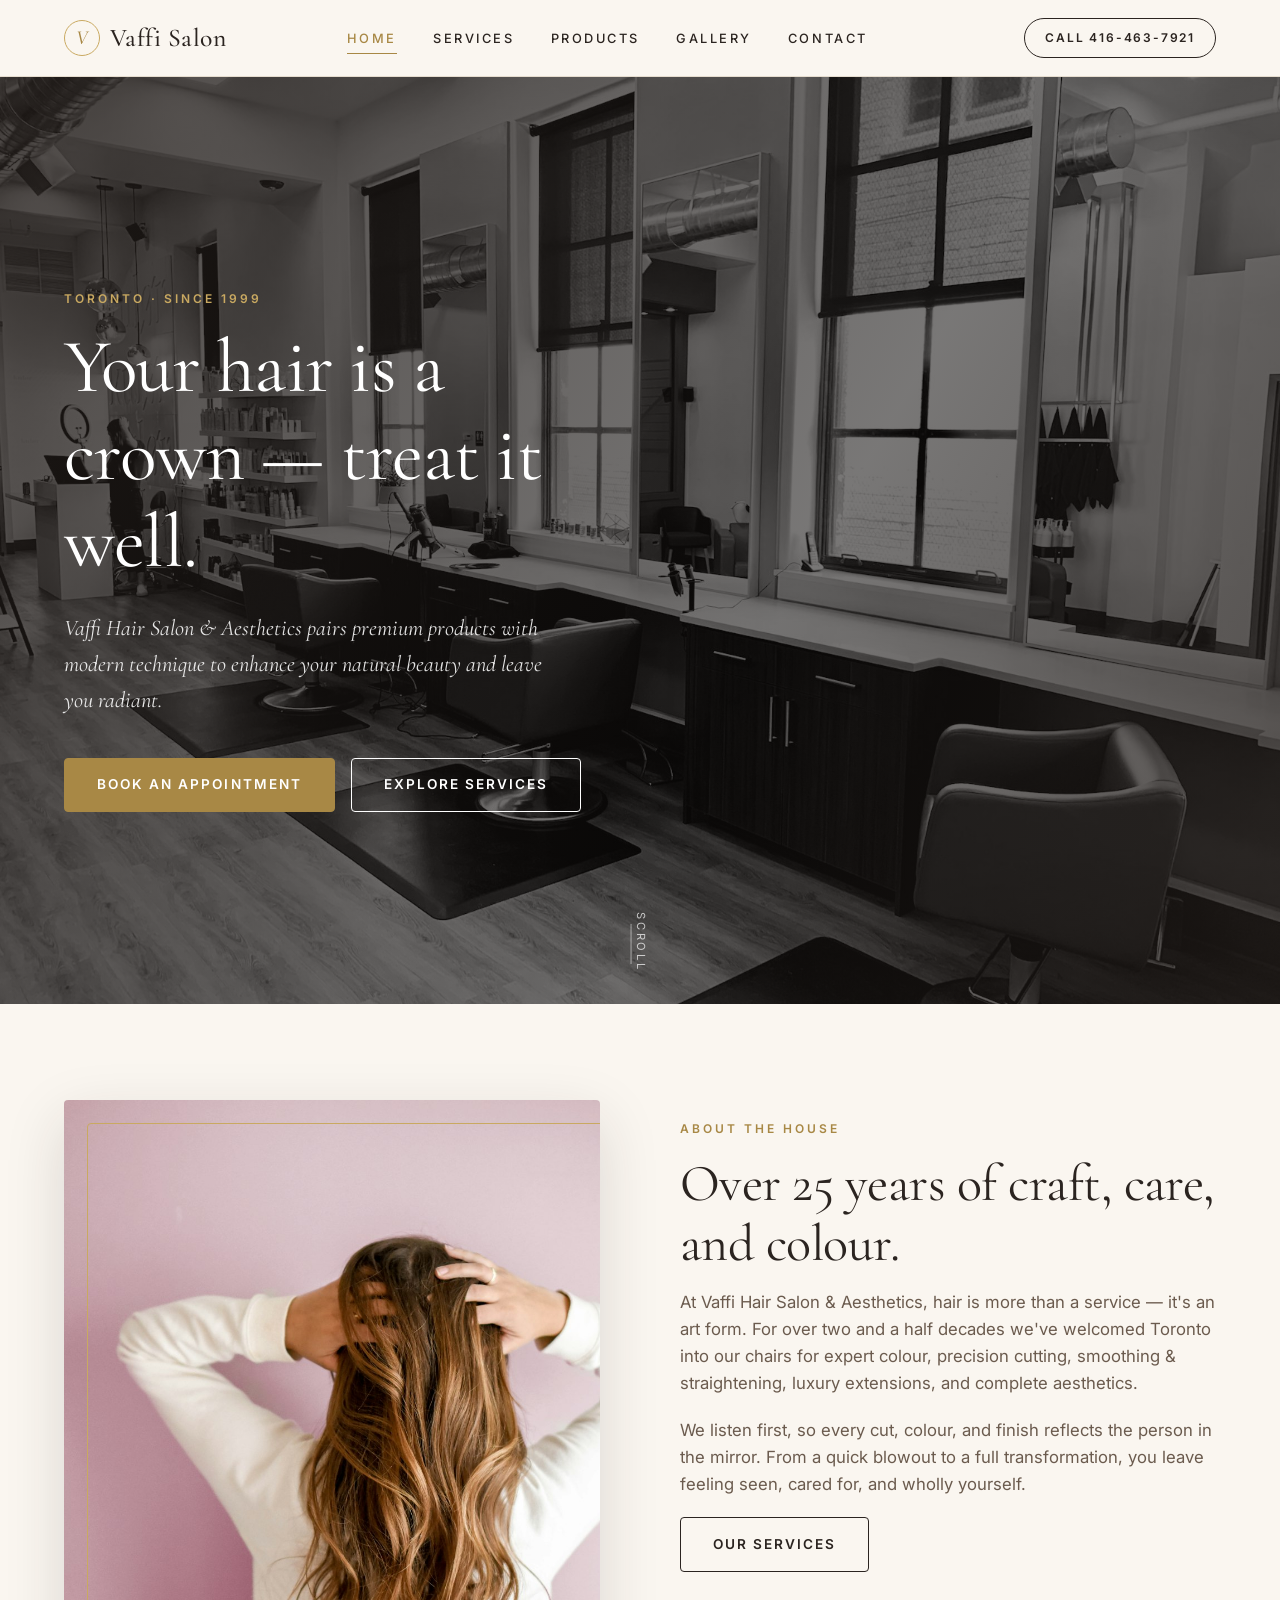
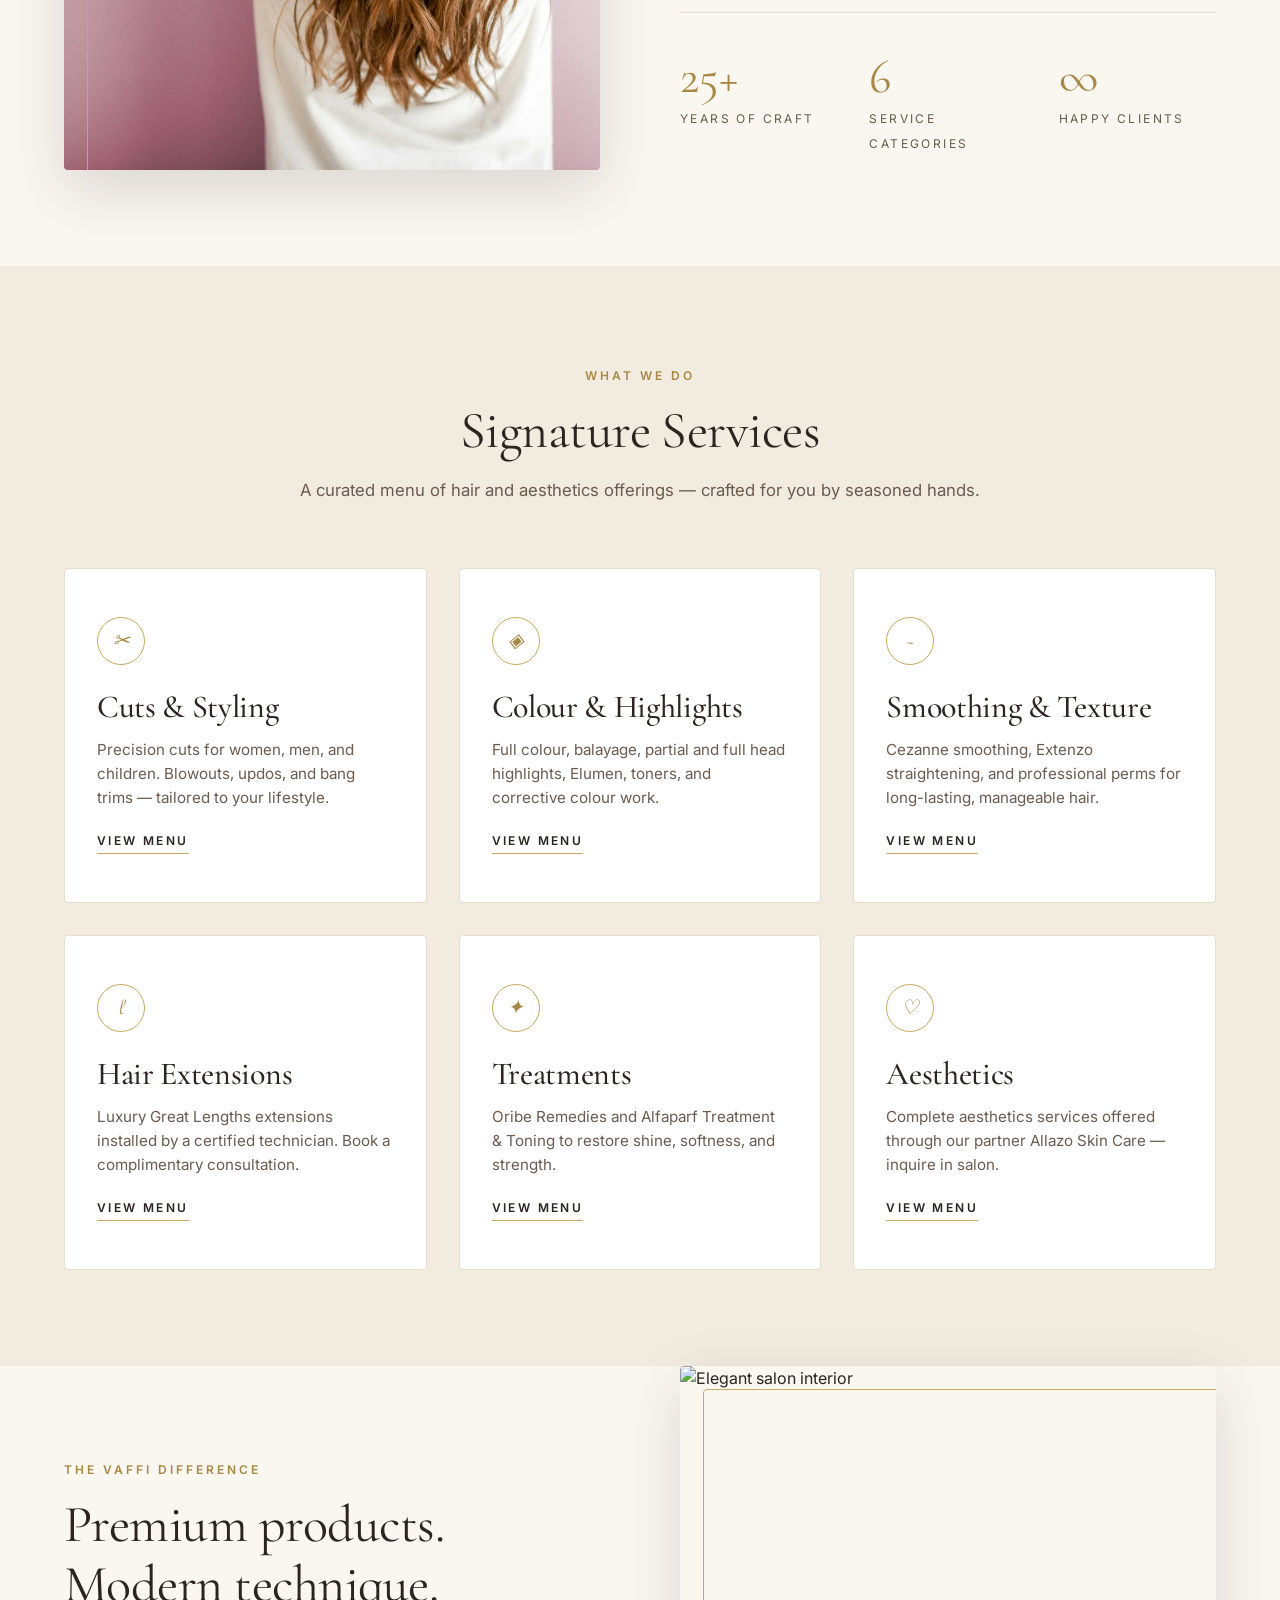
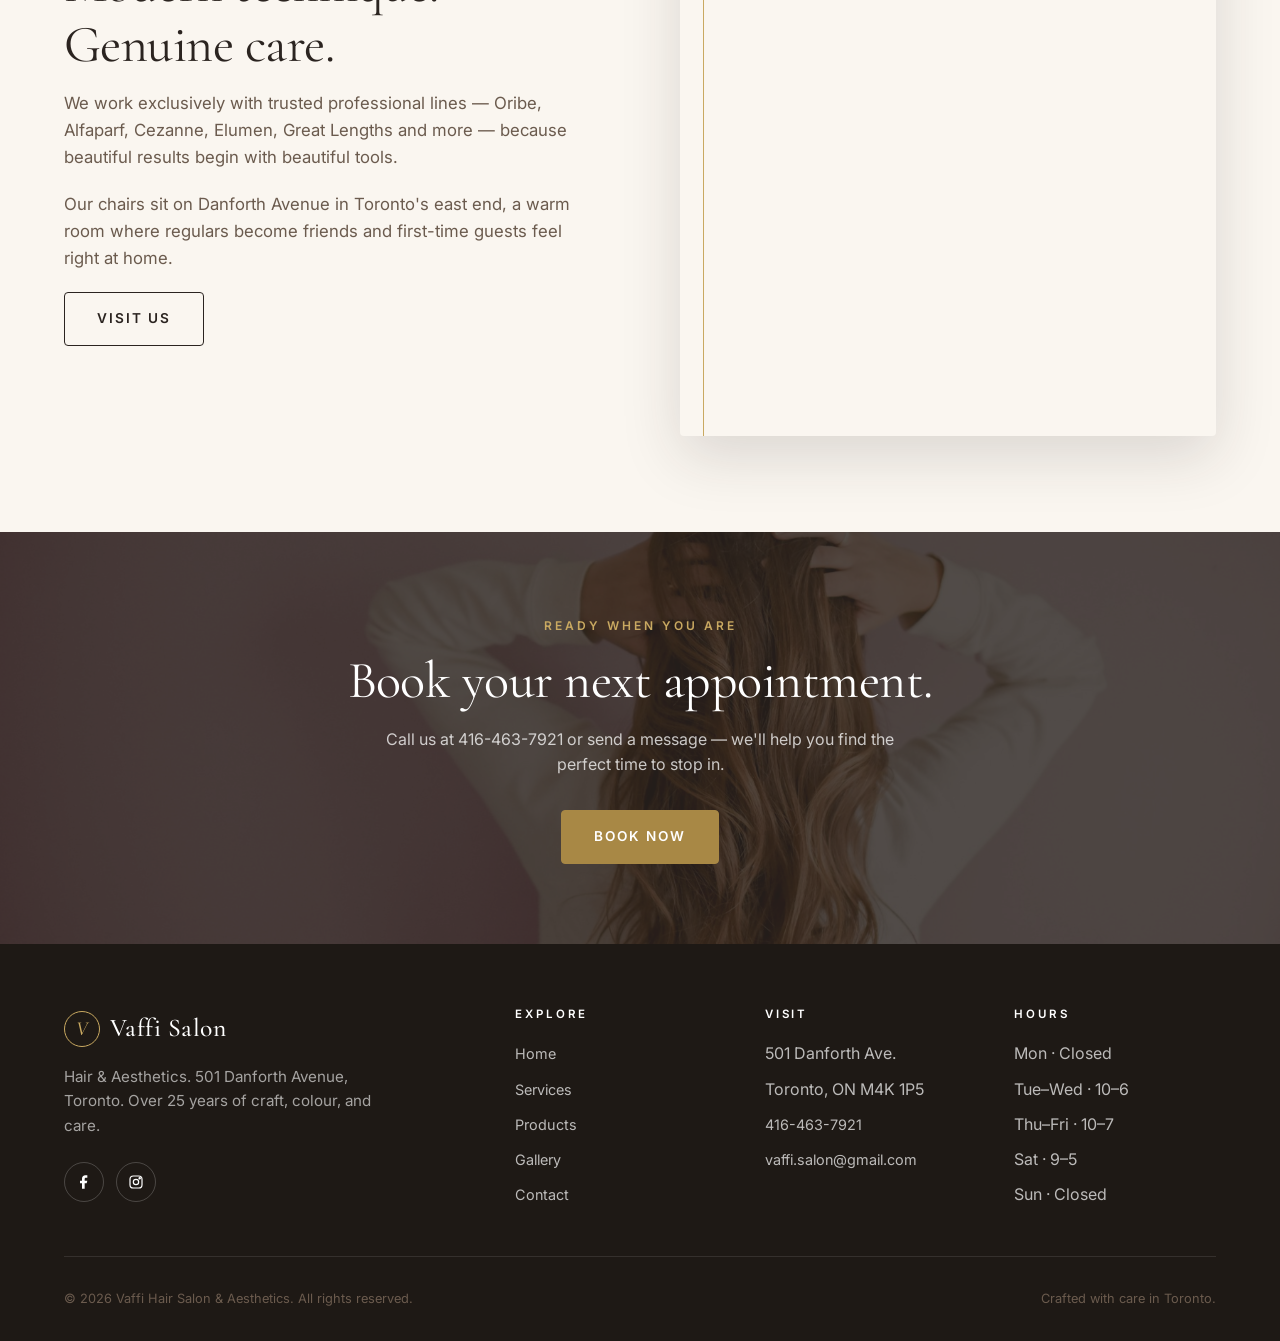
==== index.html @ ed752d8b "Localize all images; fix broken Cezanne product photo Downloaded all 21 Unsplash images into /images" ====
<!DOCTYPE html>
<html lang="en">
<head>
  <meta charset="UTF-8" />
  <meta name="viewport" content="width=device-width, initial-scale=1, viewport-fit=cover" />
  <meta name="description" content="Vaffi Hair Salon & Aesthetics — Toronto's premier destination for expert cuts, colour, smoothing, extensions, and aesthetics. Over 25 years of craft." />
  <meta name="theme-color" content="#2b2420" />
  <title>Vaffi Hair Salon & Aesthetics — Toronto</title>

  <link rel="preconnect" href="https://fonts.googleapis.com" />
  <link rel="preconnect" href="https://fonts.gstatic.com" crossorigin />
  <link href="https://fonts.googleapis.com/css2?family=Cormorant+Garamond:ital,wght@0,400;0,500;0,600;1,400&family=Inter:wght@300;400;500;600;700&display=swap" rel="stylesheet" />
  <link rel="stylesheet" href="css/style.css" />
  <link rel="icon" href="data:image/svg+xml,%3Csvg xmlns='http://www.w3.org/2000/svg' viewBox='0 0 100 100'%3E%3Ctext y='.9em' font-size='90' font-family='Georgia'%3E%F0%9F%92%87%3C/text%3E%3C/svg%3E" />
</head>
<body>

  <header class="site-header">
    <nav class="nav">
      <a href="index.html" class="brand">
        <span class="brand-mark">V</span>
        <span>Vaffi Salon</span>
      </a>
      <ul class="nav-links" id="navLinks">
        <li><a href="index.html" class="active">Home</a></li>
        <li><a href="services.html">Services</a></li>
        <li><a href="products.html">Products</a></li>
        <li><a href="gallery.html">Gallery</a></li>
        <li><a href="contact.html">Contact</a></li>
        <li><a href="contact.html" class="nav-cta-mobile btn btn--gold" style="display:none">Book Now</a></li>
      </ul>
      <a href="tel:+14164637921" class="nav-cta">Call 416-463-7921</a>
      <button class="nav-toggle" id="navToggle" aria-label="Toggle menu" aria-expanded="false">
        <span></span><span></span><span></span>
      </button>
    </nav>
  </header>

  <main>

    <section class="hero">
      <div class="hero__bg"></div>
      <div class="hero__overlay"></div>
      <div class="hero__content">
        <span class="eyebrow">Toronto · Since 1999</span>
        <h1>Your hair is a crown — treat it well.</h1>
        <p class="hero__tagline">Vaffi Hair Salon &amp; Aesthetics pairs premium products with modern technique to enhance your natural beauty and leave you radiant.</p>
        <div class="hero__ctas">
          <a href="contact.html" class="btn btn--gold">Book an Appointment</a>
          <a href="services.html" class="btn">Explore Services</a>
        </div>
      </div>
      <div class="hero__scroll">Scroll</div>
    </section>

    <section class="about">
      <div class="container">
        <div class="about__grid">
          <div class="about__image reveal">
            <img src="images/stylist.jpg" alt="Stylist working in the salon" />
          </div>
          <div class="about__text reveal">
            <span class="eyebrow">About the House</span>
            <h2>Over 25 years of craft, care, and colour.</h2>
            <p>At Vaffi Hair Salon &amp; Aesthetics, hair is more than a service — it's an art form. For over two and a half decades we've welcomed Toronto into our chairs for expert colour, precision cutting, smoothing &amp; straightening, luxury extensions, and complete aesthetics.</p>
            <p>We listen first, so every cut, colour, and finish reflects the person in the mirror. From a quick blowout to a full transformation, you leave feeling seen, cared for, and wholly yourself.</p>
            <a href="services.html" class="btn btn--ghost">Our Services</a>
            <div class="about__stats">
              <div class="stat">
                <span class="stat__num">25+</span>
                <span class="stat__label">Years of Craft</span>
              </div>
              <div class="stat">
                <span class="stat__num">6</span>
                <span class="stat__label">Service Categories</span>
              </div>
              <div class="stat">
                <span class="stat__num">∞</span>
                <span class="stat__label">Happy Clients</span>
              </div>
            </div>
          </div>
        </div>
      </div>
    </section>

    <section class="services-preview">
      <div class="container">
        <div class="section-header reveal">
          <span class="eyebrow">What We Do</span>
          <h2>Signature Services</h2>
          <p>A curated menu of hair and aesthetics offerings — crafted for you by seasoned hands.</p>
        </div>
        <div class="services-grid">
          <article class="service-card reveal">
            <div class="service-card__icon">✂</div>
            <h3>Cuts &amp; Styling</h3>
            <p>Precision cuts for women, men, and children. Blowouts, updos, and bang trims — tailored to your lifestyle.</p>
            <a href="services.html#cuts" class="service-card__link">View Menu</a>
          </article>
          <article class="service-card reveal">
            <div class="service-card__icon">◈</div>
            <h3>Colour &amp; Highlights</h3>
            <p>Full colour, balayage, partial and full head highlights, Elumen, toners, and corrective colour work.</p>
            <a href="services.html#colour" class="service-card__link">View Menu</a>
          </article>
          <article class="service-card reveal">
            <div class="service-card__icon">~</div>
            <h3>Smoothing &amp; Texture</h3>
            <p>Cezanne smoothing, Extenzo straightening, and professional perms for long-lasting, manageable hair.</p>
            <a href="services.html#texture" class="service-card__link">View Menu</a>
          </article>
          <article class="service-card reveal">
            <div class="service-card__icon">ℓ</div>
            <h3>Hair Extensions</h3>
            <p>Luxury Great Lengths extensions installed by a certified technician. Book a complimentary consultation.</p>
            <a href="services.html#extensions" class="service-card__link">View Menu</a>
          </article>
          <article class="service-card reveal">
            <div class="service-card__icon">✦</div>
            <h3>Treatments</h3>
            <p>Oribe Remedies and Alfaparf Treatment &amp; Toning to restore shine, softness, and strength.</p>
            <a href="services.html#treatments" class="service-card__link">View Menu</a>
          </article>
          <article class="service-card reveal">
            <div class="service-card__icon">♡</div>
            <h3>Aesthetics</h3>
            <p>Complete aesthetics services offered through our partner Allazo Skin Care — inquire in salon.</p>
            <a href="services.html#aesthetics" class="service-card__link">View Menu</a>
          </article>
        </div>
      </div>
    </section>

    <section class="about" style="padding-top: 0;">
      <div class="container">
        <div class="about__grid" style="direction: rtl;">
          <div class="about__image reveal" style="direction: ltr;">
            <img src="images/salon-interior.jpg" alt="Elegant salon interior" />
          </div>
          <div class="about__text reveal" style="direction: ltr;">
            <span class="eyebrow">The Vaffi Difference</span>
            <h2>Premium products. Modern technique. Genuine care.</h2>
            <p>We work exclusively with trusted professional lines — Oribe, Alfaparf, Cezanne, Elumen, Great Lengths and more — because beautiful results begin with beautiful tools.</p>
            <p>Our chairs sit on Danforth Avenue in Toronto's east end, a warm room where regulars become friends and first-time guests feel right at home.</p>
            <a href="contact.html" class="btn btn--ghost">Visit Us</a>
          </div>
        </div>
      </div>
    </section>

    <section class="cta-strip">
      <div class="container cta-strip__inner">
        <span class="eyebrow" style="color: var(--gold);">Ready When You Are</span>
        <h2>Book your next appointment.</h2>
        <p>Call us at 416-463-7921 or send a message — we'll help you find the perfect time to stop in.</p>
        <a href="contact.html" class="btn">Book Now</a>
      </div>
    </section>

  </main>

  <footer class="site-footer">
    <div class="container">
      <div class="footer-grid">
        <div class="footer-brand">
          <a href="index.html" class="brand">
            <span class="brand-mark" style="border-color: var(--gold); color: var(--gold);">V</span>
            <span style="color: var(--white);">Vaffi Salon</span>
          </a>
          <p>Hair &amp; Aesthetics. 501 Danforth Avenue, Toronto. Over 25 years of craft, colour, and care.</p>
          <div class="socials">
            <a href="https://www.facebook.com/VaffiSalon" target="_blank" rel="noopener" aria-label="Facebook">
              <svg width="16" height="16" viewBox="0 0 24 24" fill="currentColor"><path d="M13 22v-8h3l1-4h-4V7.5c0-1 .5-2 2-2h2V2h-3c-3 0-5 2-5 5v3H6v4h3v8h4z"/></svg>
            </a>
            <a href="https://www.instagram.com/vaffisalon" target="_blank" rel="noopener" aria-label="Instagram">
              <svg width="16" height="16" viewBox="0 0 24 24" fill="none" stroke="currentColor" stroke-width="1.8"><rect x="3" y="3" width="18" height="18" rx="5"/><circle cx="12" cy="12" r="4"/><circle cx="17.5" cy="6.5" r="1" fill="currentColor"/></svg>
            </a>
          </div>
        </div>

        <div class="footer-col">
          <h4>Explore</h4>
          <ul>
            <li><a href="index.html">Home</a></li>
            <li><a href="services.html">Services</a></li>
            <li><a href="products.html">Products</a></li>
            <li><a href="gallery.html">Gallery</a></li>
            <li><a href="contact.html">Contact</a></li>
          </ul>
        </div>

        <div class="footer-col">
          <h4>Visit</h4>
          <ul>
            <li>501 Danforth Ave.</li>
            <li>Toronto, ON M4K 1P5</li>
            <li><a href="tel:+14164637921">416-463-7921</a></li>
            <li><a href="mailto:vaffi.salon@gmail.com">vaffi.salon@gmail.com</a></li>
          </ul>
        </div>

        <div class="footer-col">
          <h4>Hours</h4>
          <ul>
            <li>Mon · Closed</li>
            <li>Tue–Wed · 10–6</li>
            <li>Thu–Fri · 10–7</li>
            <li>Sat · 9–5</li>
            <li>Sun · Closed</li>
          </ul>
        </div>
      </div>

      <div class="footer-bottom">
        <p>© <span id="year"></span> Vaffi Hair Salon &amp; Aesthetics. All rights reserved.</p>
        <p>Crafted with care in Toronto.</p>
      </div>
    </div>
  </footer>

  <script src="js/main.js"></script>
</body>
</html>
---- css/style.css ----
:root {
  --bg: #faf6f0;
  --bg-alt: #f1ebe0;
  --ink: #2b2420;
  --ink-soft: #6b5b4e;
  --line: #e6ddcf;
  --gold: #c9a961;
  --gold-deep: #a88845;
  --plum: #3a1f2b;
  --white: #ffffff;
  --shadow-sm: 0 2px 8px rgba(43, 36, 32, 0.06);
  --shadow-md: 0 10px 30px rgba(43, 36, 32, 0.10);
  --shadow-lg: 0 20px 60px rgba(43, 36, 32, 0.15);
  --radius: 4px;
  --container: 1200px;
  --transition: 0.35s cubic-bezier(0.22, 0.61, 0.36, 1);
}

* { box-sizing: border-box; margin: 0; padding: 0; }

html { scroll-behavior: smooth; -webkit-text-size-adjust: 100%; }

body {
  font-family: 'Inter', -apple-system, BlinkMacSystemFont, 'Segoe UI', sans-serif;
  font-size: 16px;
  line-height: 1.6;
  color: var(--ink);
  background: var(--bg);
  overflow-x: hidden;
  -webkit-font-smoothing: antialiased;
  -moz-osx-font-smoothing: grayscale;
}

img { max-width: 100%; height: auto; display: block; }
a { color: inherit; text-decoration: none; transition: color var(--transition); }
a:hover { color: var(--gold-deep); }

h1, h2, h3, h4, h5 {
  font-family: 'Cormorant Garamond', 'Playfair Display', Georgia, serif;
  font-weight: 500;
  line-height: 1.15;
  color: var(--ink);
  letter-spacing: -0.01em;
}

h1 { font-size: clamp(2.5rem, 6vw, 4.75rem); font-weight: 400; }
h2 { font-size: clamp(2rem, 4.5vw, 3.25rem); font-weight: 400; }
h3 { font-size: clamp(1.5rem, 3vw, 2rem); }
h4 { font-size: 1.25rem; }

p { color: var(--ink-soft); }

.container {
  width: 100%;
  max-width: var(--container);
  margin: 0 auto;
  padding: 0 1.5rem;
}

.eyebrow {
  display: inline-block;
  font-size: 0.75rem;
  font-weight: 600;
  letter-spacing: 0.25em;
  text-transform: uppercase;
  color: var(--gold-deep);
  margin-bottom: 1rem;
}

.btn {
  display: inline-flex;
  align-items: center;
  justify-content: center;
  gap: 0.5rem;
  padding: 0.95rem 2rem;
  font-size: 0.85rem;
  font-weight: 600;
  letter-spacing: 0.15em;
  text-transform: uppercase;
  border: 1px solid var(--ink);
  background: var(--ink);
  color: var(--white);
  border-radius: var(--radius);
  cursor: pointer;
  transition: all var(--transition);
  white-space: nowrap;
}

.btn:hover {
  background: var(--gold-deep);
  border-color: var(--gold-deep);
  color: var(--white);
  transform: translateY(-1px);
  box-shadow: var(--shadow-md);
}

.btn--ghost {
  background: transparent;
  color: var(--ink);
}

.btn--ghost:hover {
  background: var(--ink);
  color: var(--white);
  border-color: var(--ink);
}

.btn--gold {
  background: var(--gold-deep);
  border-color: var(--gold-deep);
}

.btn--gold:hover {
  background: var(--ink);
  border-color: var(--ink);
}

/* ========== HEADER / NAV ========== */
.site-header {
  position: sticky;
  top: 0;
  z-index: 100;
  background: rgba(250, 246, 240, 0.92);
  backdrop-filter: saturate(180%) blur(14px);
  -webkit-backdrop-filter: saturate(180%) blur(14px);
  border-bottom: 1px solid var(--line);
  transition: all var(--transition);
}

.nav {
  display: flex;
  align-items: center;
  justify-content: space-between;
  padding: 1.1rem 1.5rem;
  max-width: var(--container);
  margin: 0 auto;
}

.brand {
  display: flex;
  align-items: center;
  gap: 0.6rem;
  font-family: 'Cormorant Garamond', serif;
  font-size: 1.6rem;
  font-weight: 500;
  letter-spacing: 0.02em;
  color: var(--ink);
}

.brand-mark {
  width: 36px;
  height: 36px;
  display: grid;
  place-items: center;
  border: 1px solid var(--gold);
  border-radius: 50%;
  color: var(--gold-deep);
  font-family: 'Cormorant Garamond', serif;
  font-size: 1.25rem;
  font-style: italic;
}

.nav-links {
  display: flex;
  align-items: center;
  gap: 2.25rem;
  list-style: none;
}

.nav-links a {
  font-size: 0.8rem;
  font-weight: 500;
  letter-spacing: 0.2em;
  text-transform: uppercase;
  color: var(--ink);
  position: relative;
  padding: 0.25rem 0;
}

.nav-links a::after {
  content: '';
  position: absolute;
  left: 0;
  bottom: -4px;
  width: 0;
  height: 1px;
  background: var(--gold-deep);
  transition: width var(--transition);
}

.nav-links a:hover::after,
.nav-links a.active::after { width: 100%; }
.nav-links a.active { color: var(--gold-deep); }

.nav-cta {
  display: inline-flex;
  align-items: center;
  gap: 0.4rem;
  padding: 0.6rem 1.25rem;
  border: 1px solid var(--ink);
  border-radius: 999px;
  font-size: 0.75rem;
  font-weight: 600;
  letter-spacing: 0.15em;
  text-transform: uppercase;
}

.nav-cta:hover {
  background: var(--ink);
  color: var(--white);
}

.nav-toggle {
  display: none;
  flex-direction: column;
  justify-content: center;
  gap: 5px;
  width: 40px;
  height: 40px;
  background: transparent;
  border: none;
  cursor: pointer;
  padding: 0;
}

.nav-toggle span {
  display: block;
  width: 22px;
  height: 1.5px;
  background: var(--ink);
  transition: all var(--transition);
  margin: 0 auto;
}

.nav-toggle.is-open span:nth-child(1) { transform: translateY(6.5px) rotate(45deg); }
.nav-toggle.is-open span:nth-child(2) { opacity: 0; }
.nav-toggle.is-open span:nth-child(3) { transform: translateY(-6.5px) rotate(-45deg); }

/* ========== HERO ========== */
.hero {
  position: relative;
  min-height: 92vh;
  display: flex;
  align-items: center;
  overflow: hidden;
  background: var(--bg);
}

.hero__bg {
  position: absolute;
  inset: 0;
  background-image: url('../images/hero-bg.jpg');
  background-size: cover;
  background-position: center;
  filter: brightness(0.55);
  transform: scale(1.05);
  animation: slow-zoom 20s ease-out infinite alternate;
}

@keyframes slow-zoom {
  from { transform: scale(1.02); }
  to { transform: scale(1.1); }
}

.hero__overlay {
  position: absolute;
  inset: 0;
  background: linear-gradient(120deg, rgba(43,36,32,0.65) 0%, rgba(43,36,32,0.2) 60%, rgba(43,36,32,0.6) 100%);
}

.hero__content {
  position: relative;
  z-index: 2;
  max-width: var(--container);
  margin: 0 auto;
  padding: 7rem 1.5rem 6rem;
  width: 100%;
  color: var(--white);
}

.hero__content .eyebrow { color: var(--gold); }

.hero h1 {
  color: var(--white);
  max-width: 14ch;
  margin-bottom: 1.5rem;
}

.hero__tagline {
  font-family: 'Cormorant Garamond', serif;
  font-style: italic;
  font-size: clamp(1.1rem, 2vw, 1.4rem);
  color: rgba(255,255,255,0.88);
  max-width: 50ch;
  margin-bottom: 2.5rem;
}

.hero__ctas {
  display: flex;
  gap: 1rem;
  flex-wrap: wrap;
}

.hero__ctas .btn {
  border-color: var(--white);
  color: var(--white);
  background: transparent;
}

.hero__ctas .btn:hover {
  background: var(--white);
  color: var(--ink);
}

.hero__ctas .btn--gold {
  background: var(--gold-deep);
  border-color: var(--gold-deep);
  color: var(--white);
}

.hero__ctas .btn--gold:hover {
  background: var(--white);
  color: var(--ink);
  border-color: var(--white);
}

.hero__scroll {
  position: absolute;
  bottom: 2rem;
  left: 50%;
  transform: translateX(-50%);
  color: rgba(255,255,255,0.7);
  font-size: 0.7rem;
  letter-spacing: 0.25em;
  text-transform: uppercase;
  z-index: 2;
  writing-mode: vertical-rl;
}

.hero__scroll::after {
  content: '';
  display: block;
  width: 1px;
  height: 40px;
  background: rgba(255,255,255,0.5);
  margin: 0.75rem auto 0;
  animation: scroll-pulse 2s ease-in-out infinite;
}

@keyframes scroll-pulse {
  0%, 100% { opacity: 0.3; transform: scaleY(0.5); }
  50% { opacity: 1; transform: scaleY(1); }
}

/* ========== PAGE HERO (sub pages) ========== */
.page-hero {
  position: relative;
  padding: 7rem 0 5rem;
  background: var(--bg-alt);
  text-align: center;
  overflow: hidden;
}

.page-hero::before {
  content: '';
  position: absolute;
  inset: 0;
  background-image: radial-gradient(ellipse at top, rgba(201,169,97,0.08), transparent 60%);
  pointer-events: none;
}

.page-hero__content {
  position: relative;
  z-index: 2;
}

.page-hero .breadcrumbs {
  margin-top: 1.5rem;
  font-size: 0.8rem;
  letter-spacing: 0.2em;
  text-transform: uppercase;
  color: var(--ink-soft);
}

.page-hero .breadcrumbs a:hover { color: var(--gold-deep); }

/* ========== SECTIONS ========== */
section { padding: 6rem 0; }

.section-header {
  text-align: center;
  max-width: 680px;
  margin: 0 auto 4rem;
}

.section-header p {
  margin-top: 1rem;
  font-size: 1.05rem;
}

/* ========== ABOUT (homepage) ========== */
.about {
  background: var(--bg);
}

.about__grid {
  display: grid;
  grid-template-columns: 1fr 1fr;
  gap: 5rem;
  align-items: center;
}

.about__image {
  position: relative;
  aspect-ratio: 4/5;
  overflow: hidden;
  border-radius: var(--radius);
  box-shadow: var(--shadow-lg);
}

.about__image img {
  width: 100%;
  height: 100%;
  object-fit: cover;
  transition: transform 1s ease;
}

.about__image:hover img { transform: scale(1.04); }

.about__image::after {
  content: '';
  position: absolute;
  inset: -1px;
  border: 1px solid var(--gold);
  transform: translate(1.5rem, 1.5rem);
  pointer-events: none;
  border-radius: var(--radius);
}

.about__text p { margin: 1rem 0 1.25rem; font-size: 1.05rem; }

.about__stats {
  display: grid;
  grid-template-columns: repeat(3, 1fr);
  gap: 2rem;
  margin-top: 2.5rem;
  padding-top: 2.5rem;
  border-top: 1px solid var(--line);
}

.stat__num {
  font-family: 'Cormorant Garamond', serif;
  font-size: 3rem;
  color: var(--gold-deep);
  line-height: 1;
  display: block;
  margin-bottom: 0.25rem;
}

.stat__label {
  font-size: 0.75rem;
  letter-spacing: 0.2em;
  text-transform: uppercase;
  color: var(--ink-soft);
}

/* ========== SERVICES PREVIEW ========== */
.services-preview {
  background: var(--bg-alt);
}

.services-grid {
  display: grid;
  grid-template-columns: repeat(3, 1fr);
  gap: 2rem;
}

.service-card {
  position: relative;
  padding: 3rem 2rem;
  background: var(--white);
  border: 1px solid var(--line);
  border-radius: var(--radius);
  transition: all var(--transition);
  overflow: hidden;
}

.service-card::before {
  content: '';
  position: absolute;
  top: 0;
  left: 0;
  width: 100%;
  height: 2px;
  background: var(--gold-deep);
  transform: scaleX(0);
  transform-origin: left;
  transition: transform 0.5s ease;
}

.service-card:hover {
  transform: translateY(-6px);
  box-shadow: var(--shadow-md);
  border-color: transparent;
}

.service-card:hover::before { transform: scaleX(1); }

.service-card__icon {
  width: 48px;
  height: 48px;
  display: grid;
  place-items: center;
  border: 1px solid var(--gold);
  border-radius: 50%;
  color: var(--gold-deep);
  margin-bottom: 1.5rem;
  font-family: 'Cormorant Garamond', serif;
  font-size: 1.25rem;
  font-style: italic;
}

.service-card h3 { margin-bottom: 0.75rem; }

.service-card p { font-size: 0.95rem; }

.service-card__link {
  display: inline-block;
  margin-top: 1.25rem;
  font-size: 0.75rem;
  letter-spacing: 0.2em;
  text-transform: uppercase;
  font-weight: 600;
  color: var(--ink);
  border-bottom: 1px solid var(--gold);
  padding-bottom: 3px;
}

.service-card__link:hover { color: var(--gold-deep); }

/* ========== SERVICE LIST (services page) ========== */
.service-category {
  margin-bottom: 4rem;
}

.service-category:last-child { margin-bottom: 0; }

.service-category__header {
  display: flex;
  align-items: baseline;
  gap: 1.5rem;
  margin-bottom: 2rem;
  padding-bottom: 1rem;
  border-bottom: 1px solid var(--line);
}

.service-category__header h2 {
  font-size: clamp(1.75rem, 3vw, 2.5rem);
}

.service-category__count {
  font-size: 0.8rem;
  letter-spacing: 0.2em;
  text-transform: uppercase;
  color: var(--gold-deep);
}

.service-list {
  display: grid;
  grid-template-columns: repeat(2, 1fr);
  gap: 0.5rem 3rem;
  list-style: none;
}

.service-list li {
  display: flex;
  align-items: center;
  justify-content: space-between;
  padding: 1rem 0;
  border-bottom: 1px dashed var(--line);
  gap: 1rem;
}

.service-list li:last-child,
.service-list li:nth-last-child(2):not(:last-child):nth-child(even) { border-bottom: 1px dashed var(--line); }

.service-list .name {
  font-family: 'Cormorant Garamond', serif;
  font-size: 1.3rem;
  color: var(--ink);
}

.service-list .note {
  font-size: 0.8rem;
  color: var(--ink-soft);
  font-style: italic;
}

.price-note {
  max-width: 720px;
  margin: 3rem auto 0;
  text-align: center;
  padding: 2rem;
  background: var(--bg-alt);
  border-left: 3px solid var(--gold);
  border-radius: var(--radius);
}

.price-note p { font-size: 0.95rem; color: var(--ink); }

/* ========== GALLERY ========== */
.gallery-intro {
  text-align: center;
  max-width: 640px;
  margin: 0 auto 4rem;
}

.gallery-grid {
  display: grid;
  grid-template-columns: repeat(3, 1fr);
  gap: 1rem;
}

.gallery-item {
  position: relative;
  aspect-ratio: 3/4;
  overflow: hidden;
  border-radius: var(--radius);
  cursor: pointer;
  background: var(--bg-alt);
}

.gallery-item:nth-child(4n+1) { aspect-ratio: 4/5; }
.gallery-item:nth-child(5n+3) { aspect-ratio: 1/1; }

.gallery-item img {
  width: 100%;
  height: 100%;
  object-fit: cover;
  transition: transform 0.8s ease;
}

.gallery-item::after {
  content: '';
  position: absolute;
  inset: 0;
  background: linear-gradient(to top, rgba(43,36,32,0.6), transparent 50%);
  opacity: 0;
  transition: opacity var(--transition);
}

.gallery-item:hover img { transform: scale(1.05); }
.gallery-item:hover::after { opacity: 1; }

.gallery-item__label {
  position: absolute;
  left: 1rem;
  bottom: 1rem;
  color: var(--white);
  font-family: 'Cormorant Garamond', serif;
  font-size: 1.1rem;
  font-style: italic;
  opacity: 0;
  transform: translateY(6px);
  transition: all var(--transition);
  z-index: 2;
}

.gallery-item:hover .gallery-item__label {
  opacity: 1;
  transform: translateY(0);
}

/* Lightbox */
.lightbox {
  position: fixed;
  inset: 0;
  background: rgba(20, 15, 12, 0.95);
  display: none;
  align-items: center;
  justify-content: center;
  z-index: 1000;
  padding: 2rem;
}

.lightbox.is-open { display: flex; animation: fadeIn 0.3s ease; }

.lightbox img {
  max-width: 90vw;
  max-height: 90vh;
  object-fit: contain;
  border-radius: var(--radius);
}

.lightbox__close {
  position: absolute;
  top: 1.5rem;
  right: 1.5rem;
  width: 44px;
  height: 44px;
  background: rgba(255,255,255,0.1);
  border: 1px solid rgba(255,255,255,0.3);
  color: var(--white);
  border-radius: 50%;
  font-size: 1.5rem;
  cursor: pointer;
  display: grid;
  place-items: center;
  transition: all var(--transition);
}

.lightbox__close:hover {
  background: var(--white);
  color: var(--ink);
}

@keyframes fadeIn { from { opacity: 0; } to { opacity: 1; } }

/* ========== PRODUCTS ========== */
.products-grid {
  display: grid;
  grid-template-columns: repeat(auto-fill, minmax(260px, 1fr));
  gap: 2rem;
}

.product-card {
  background: var(--white);
  border: 1px solid var(--line);
  border-radius: var(--radius);
  overflow: hidden;
  transition: all var(--transition);
}

.product-card:hover {
  transform: translateY(-4px);
  box-shadow: var(--shadow-md);
}

.product-card__img {
  aspect-ratio: 4/5;
  overflow: hidden;
  background: var(--bg-alt);
}

.product-card__img img {
  width: 100%;
  height: 100%;
  object-fit: cover;
  transition: transform 0.8s ease;
}

.product-card:hover .product-card__img img { transform: scale(1.04); }

.product-card__body {
  padding: 1.5rem;
  text-align: center;
}

.product-card__brand {
  font-size: 0.7rem;
  letter-spacing: 0.25em;
  text-transform: uppercase;
  color: var(--gold-deep);
  font-weight: 600;
  margin-bottom: 0.5rem;
}

.product-card__name {
  font-family: 'Cormorant Garamond', serif;
  font-size: 1.3rem;
  margin-bottom: 0.5rem;
}

.product-card__desc {
  font-size: 0.9rem;
  color: var(--ink-soft);
}

.products-intro {
  text-align: center;
  max-width: 720px;
  margin: 0 auto 4rem;
}

/* ========== VIDEO PAGE ========== */
.video-grid {
  display: grid;
  grid-template-columns: repeat(2, 1fr);
  gap: 2rem;
}

.video-card {
  background: var(--white);
  border-radius: var(--radius);
  overflow: hidden;
  box-shadow: var(--shadow-sm);
}

.video-card__frame {
  position: relative;
  aspect-ratio: 16/9;
  background: var(--ink);
  overflow: hidden;
}

.video-card__frame img {
  width: 100%;
  height: 100%;
  object-fit: cover;
  transition: transform 0.6s ease;
}

.video-card:hover .video-card__frame img { transform: scale(1.03); }

.video-card__play {
  position: absolute;
  top: 50%;
  left: 50%;
  transform: translate(-50%, -50%);
  width: 70px;
  height: 70px;
  background: rgba(255,255,255,0.95);
  color: var(--ink);
  border-radius: 50%;
  display: grid;
  place-items: center;
  font-size: 1.2rem;
  transition: all var(--transition);
  pointer-events: none;
}

.video-card:hover .video-card__play {
  background: var(--gold-deep);
  color: var(--white);
  transform: translate(-50%, -50%) scale(1.08);
}

.video-card__body { padding: 1.5rem; }
.video-card__body h3 { margin-bottom: 0.5rem; font-size: 1.35rem; }

/* ========== CONTACT ========== */
.contact-grid {
  display: grid;
  grid-template-columns: 1fr 1fr;
  gap: 4rem;
  align-items: start;
}

.contact-info h3 { margin-bottom: 1rem; font-size: 1.5rem; }
.contact-info h3:not(:first-child) { margin-top: 2.5rem; }

.contact-detail {
  display: flex;
  align-items: flex-start;
  gap: 1rem;
  padding: 1rem 0;
  border-bottom: 1px solid var(--line);
}

.contact-detail:last-child { border-bottom: none; }

.contact-detail__icon {
  width: 40px;
  height: 40px;
  flex-shrink: 0;
  display: grid;
  place-items: center;
  border: 1px solid var(--gold);
  border-radius: 50%;
  color: var(--gold-deep);
  font-family: 'Cormorant Garamond', serif;
  font-style: italic;
}

.contact-detail__label {
  font-size: 0.72rem;
  letter-spacing: 0.25em;
  text-transform: uppercase;
  color: var(--ink-soft);
  margin-bottom: 0.25rem;
}

.contact-detail__value { font-size: 1.05rem; color: var(--ink); }
.contact-detail__value a:hover { color: var(--gold-deep); }

.hours-list {
  list-style: none;
  border: 1px solid var(--line);
  border-radius: var(--radius);
  overflow: hidden;
}

.hours-list li {
  display: flex;
  justify-content: space-between;
  padding: 0.9rem 1.25rem;
  border-bottom: 1px solid var(--line);
  font-size: 0.95rem;
}

.hours-list li:last-child { border-bottom: none; }
.hours-list li.today {
  background: var(--bg-alt);
  font-weight: 600;
  color: var(--ink);
}
.hours-list .day {
  letter-spacing: 0.1em;
  text-transform: uppercase;
  font-size: 0.8rem;
  color: var(--ink-soft);
  font-weight: 600;
}
.hours-list li.today .day { color: var(--gold-deep); }
.hours-list .time { color: var(--ink); }
.hours-list .closed { color: #b85a5a; font-style: italic; }

.contact-form {
  background: var(--white);
  padding: 2.5rem;
  border-radius: var(--radius);
  border: 1px solid var(--line);
}

.form-group { margin-bottom: 1.25rem; }

.form-group label {
  display: block;
  font-size: 0.72rem;
  letter-spacing: 0.2em;
  text-transform: uppercase;
  color: var(--ink-soft);
  margin-bottom: 0.5rem;
  font-weight: 600;
}

.form-group input,
.form-group textarea,
.form-group select {
  width: 100%;
  padding: 0.9rem 1rem;
  font-family: inherit;
  font-size: 1rem;
  color: var(--ink);
  background: var(--bg);
  border: 1px solid var(--line);
  border-radius: var(--radius);
  transition: all var(--transition);
}

.form-group input:focus,
.form-group textarea:focus,
.form-group select:focus {
  outline: none;
  border-color: var(--gold-deep);
  background: var(--white);
}

.form-group textarea {
  resize: vertical;
  min-height: 120px;
}

.map-embed {
  margin-top: 2.5rem;
  aspect-ratio: 16/9;
  border-radius: var(--radius);
  overflow: hidden;
  border: 1px solid var(--line);
}

.map-embed iframe { width: 100%; height: 100%; border: 0; }

/* ========== CTA STRIP ========== */
.cta-strip {
  background: var(--ink);
  color: var(--white);
  padding: 5rem 0;
  text-align: center;
  position: relative;
  overflow: hidden;
}

.cta-strip::before {
  content: '';
  position: absolute;
  inset: 0;
  background-image: url('../images/stylist.jpg');
  background-size: cover;
  background-position: center;
  opacity: 0.18;
}

.cta-strip__inner { position: relative; z-index: 2; }

.cta-strip h2 { color: var(--white); margin-bottom: 1rem; }
.cta-strip p { color: rgba(255,255,255,0.75); margin-bottom: 2rem; max-width: 560px; margin-left: auto; margin-right: auto; }

.cta-strip .btn {
  background: var(--gold-deep);
  border-color: var(--gold-deep);
  color: var(--white);
}

.cta-strip .btn:hover {
  background: var(--white);
  color: var(--ink);
  border-color: var(--white);
}

/* ========== FOOTER ========== */
.site-footer {
  background: #1e1915;
  color: rgba(255,255,255,0.7);
  padding: 4rem 0 2rem;
}

.footer-grid {
  display: grid;
  grid-template-columns: 2fr 1fr 1fr 1fr;
  gap: 3rem;
  margin-bottom: 3rem;
}

.footer-brand .brand { color: var(--white); margin-bottom: 1rem; }
.footer-brand p { color: rgba(255,255,255,0.6); font-size: 0.95rem; max-width: 32ch; }

.footer-col h4 {
  color: var(--white);
  font-family: 'Inter', sans-serif;
  font-size: 0.72rem;
  letter-spacing: 0.25em;
  text-transform: uppercase;
  font-weight: 600;
  margin-bottom: 1.25rem;
}

.footer-col ul {
  list-style: none;
  display: flex;
  flex-direction: column;
  gap: 0.6rem;
}

.footer-col a {
  font-size: 0.9rem;
  color: rgba(255,255,255,0.7);
}

.footer-col a:hover { color: var(--gold); }

.socials {
  display: flex;
  gap: 0.75rem;
  margin-top: 1.5rem;
}

.socials a {
  width: 40px;
  height: 40px;
  display: grid;
  place-items: center;
  border: 1px solid rgba(255,255,255,0.2);
  border-radius: 50%;
  color: var(--white);
  transition: all var(--transition);
}

.socials a:hover {
  background: var(--gold-deep);
  border-color: var(--gold-deep);
  color: var(--white);
}

.footer-bottom {
  padding-top: 2rem;
  border-top: 1px solid rgba(255,255,255,0.1);
  display: flex;
  justify-content: space-between;
  align-items: center;
  font-size: 0.8rem;
  color: rgba(255,255,255,0.5);
  flex-wrap: wrap;
  gap: 0.5rem;
}

/* ========== REVEAL ON SCROLL ========== */
.reveal {
  opacity: 0;
  transform: translateY(24px);
  transition: opacity 0.8s ease, transform 0.8s ease;
}

.reveal.is-visible {
  opacity: 1;
  transform: translateY(0);
}

/* ========== RESPONSIVE ========== */
@media (max-width: 960px) {
  .about__grid { grid-template-columns: 1fr; gap: 3rem; }
  .services-grid { grid-template-columns: repeat(2, 1fr); }
  .service-list { grid-template-columns: 1fr; gap: 0 1rem; }
  .contact-grid { grid-template-columns: 1fr; gap: 3rem; }
  .footer-grid { grid-template-columns: 1fr 1fr; gap: 2.5rem; }
  .video-grid { grid-template-columns: 1fr; }
}

@media (max-width: 720px) {
  section { padding: 4.5rem 0; }
  .hero { min-height: 85vh; }
  .hero__content { padding: 5rem 1.5rem 4rem; }
  .hero__scroll { display: none; }

  .nav-links {
    position: fixed;
    top: 72px;
    right: 0;
    width: 100%;
    max-width: 320px;
    height: calc(100vh - 72px);
    flex-direction: column;
    align-items: flex-start;
    gap: 1.5rem;
    padding: 2.5rem 2rem;
    background: var(--bg);
    border-left: 1px solid var(--line);
    transform: translateX(100%);
    transition: transform var(--transition);
    overflow-y: auto;
  }

  .nav-links.is-open { transform: translateX(0); }

  .nav-links a { font-size: 1rem; }

  .nav-toggle { display: flex; }

  .nav-cta { display: none; }

  .nav-links .nav-cta-mobile {
    display: inline-flex;
    margin-top: 1rem;
  }

  .services-grid { grid-template-columns: 1fr; gap: 1.25rem; }
  .gallery-grid { grid-template-columns: repeat(2, 1fr); gap: 0.5rem; }
  .about__stats { gap: 1rem; }
  .stat__num { font-size: 2.25rem; }
  .page-hero { padding: 5rem 0 3.5rem; }
  .contact-form { padding: 1.75rem; }

  .footer-grid { grid-template-columns: 1fr; gap: 2rem; }
  .footer-bottom { flex-direction: column; text-align: center; }

  .service-category__header { flex-wrap: wrap; gap: 0.5rem; }
}

@media (max-width: 480px) {
  .hero__ctas { flex-direction: column; align-items: stretch; }
  .hero__ctas .btn { width: 100%; }
  .gallery-grid { grid-template-columns: 1fr; }
  .products-grid { grid-template-columns: 1fr; }
}

@media (prefers-reduced-motion: reduce) {
  *, *::before, *::after {
    animation-duration: 0.01ms !important;
    transition-duration: 0.01ms !important;
  }
  .hero__bg { animation: none; }
  .reveal { opacity: 1; transform: none; }
}
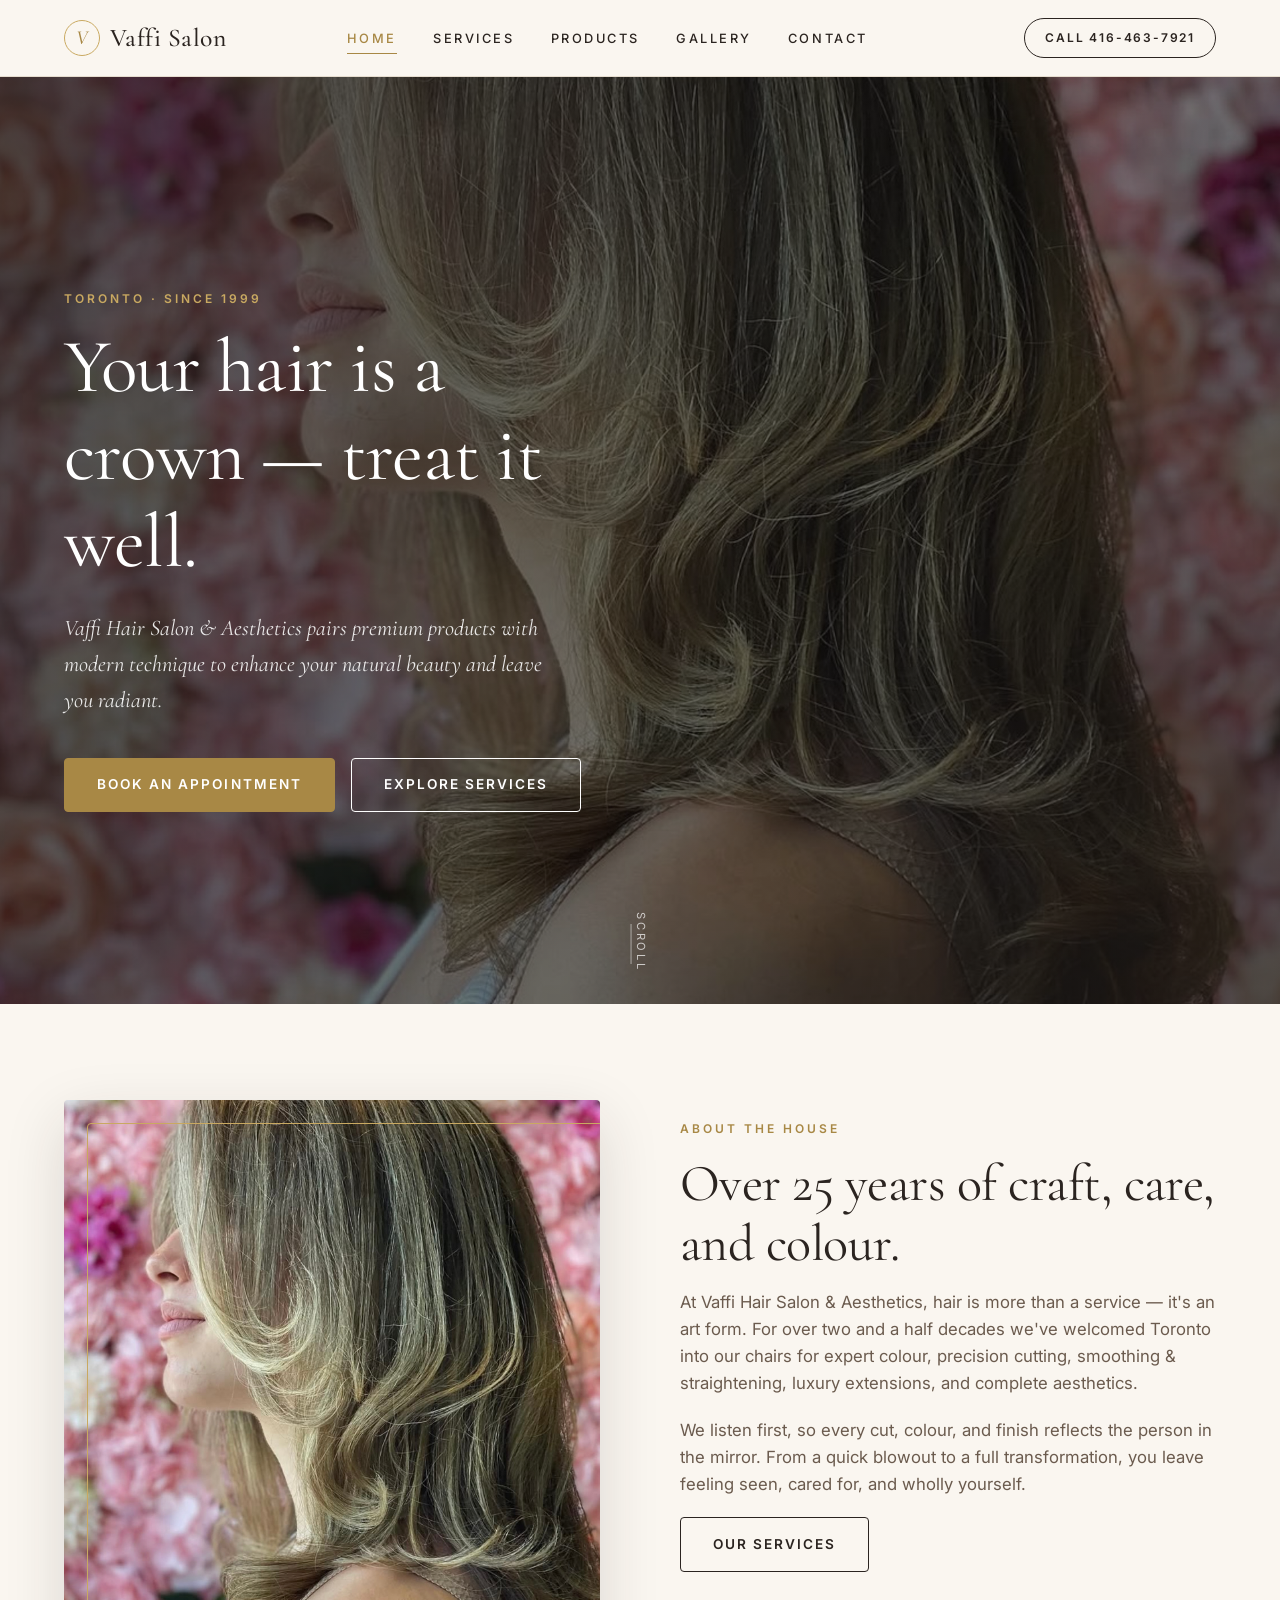
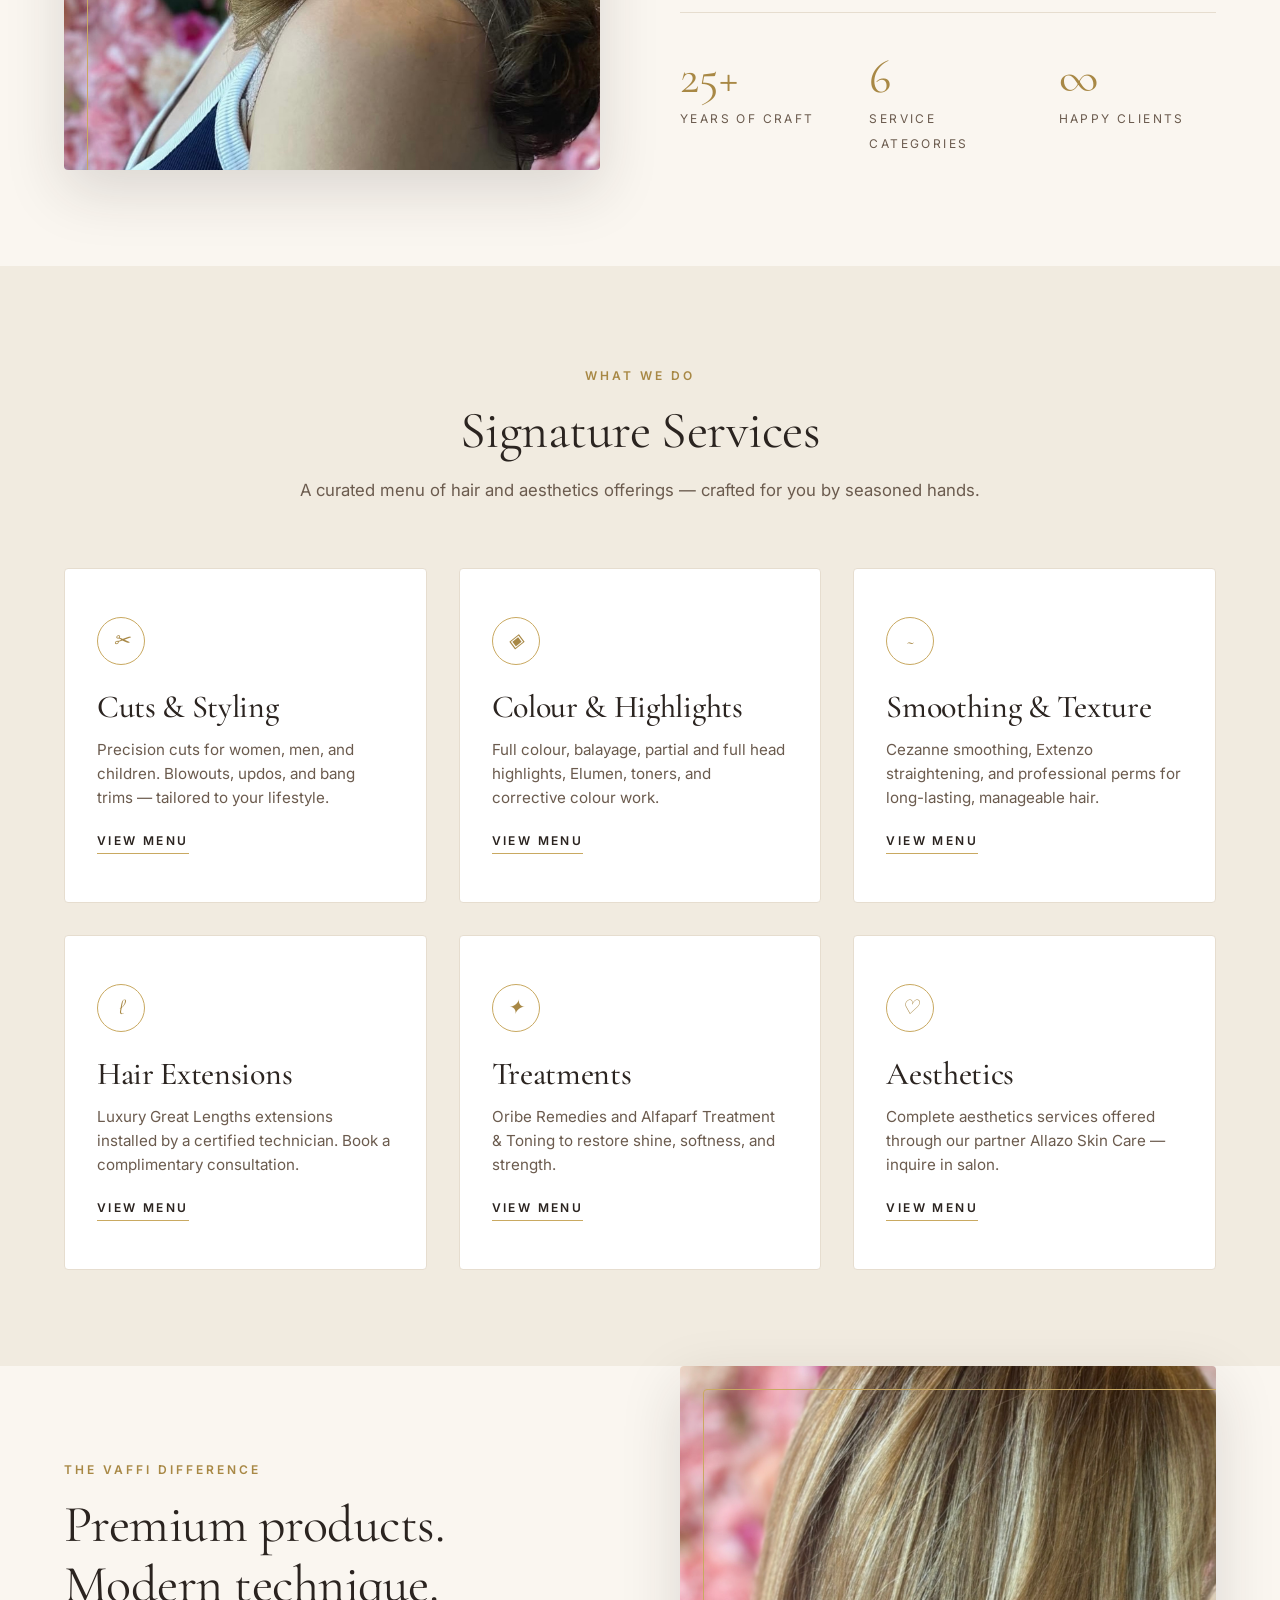
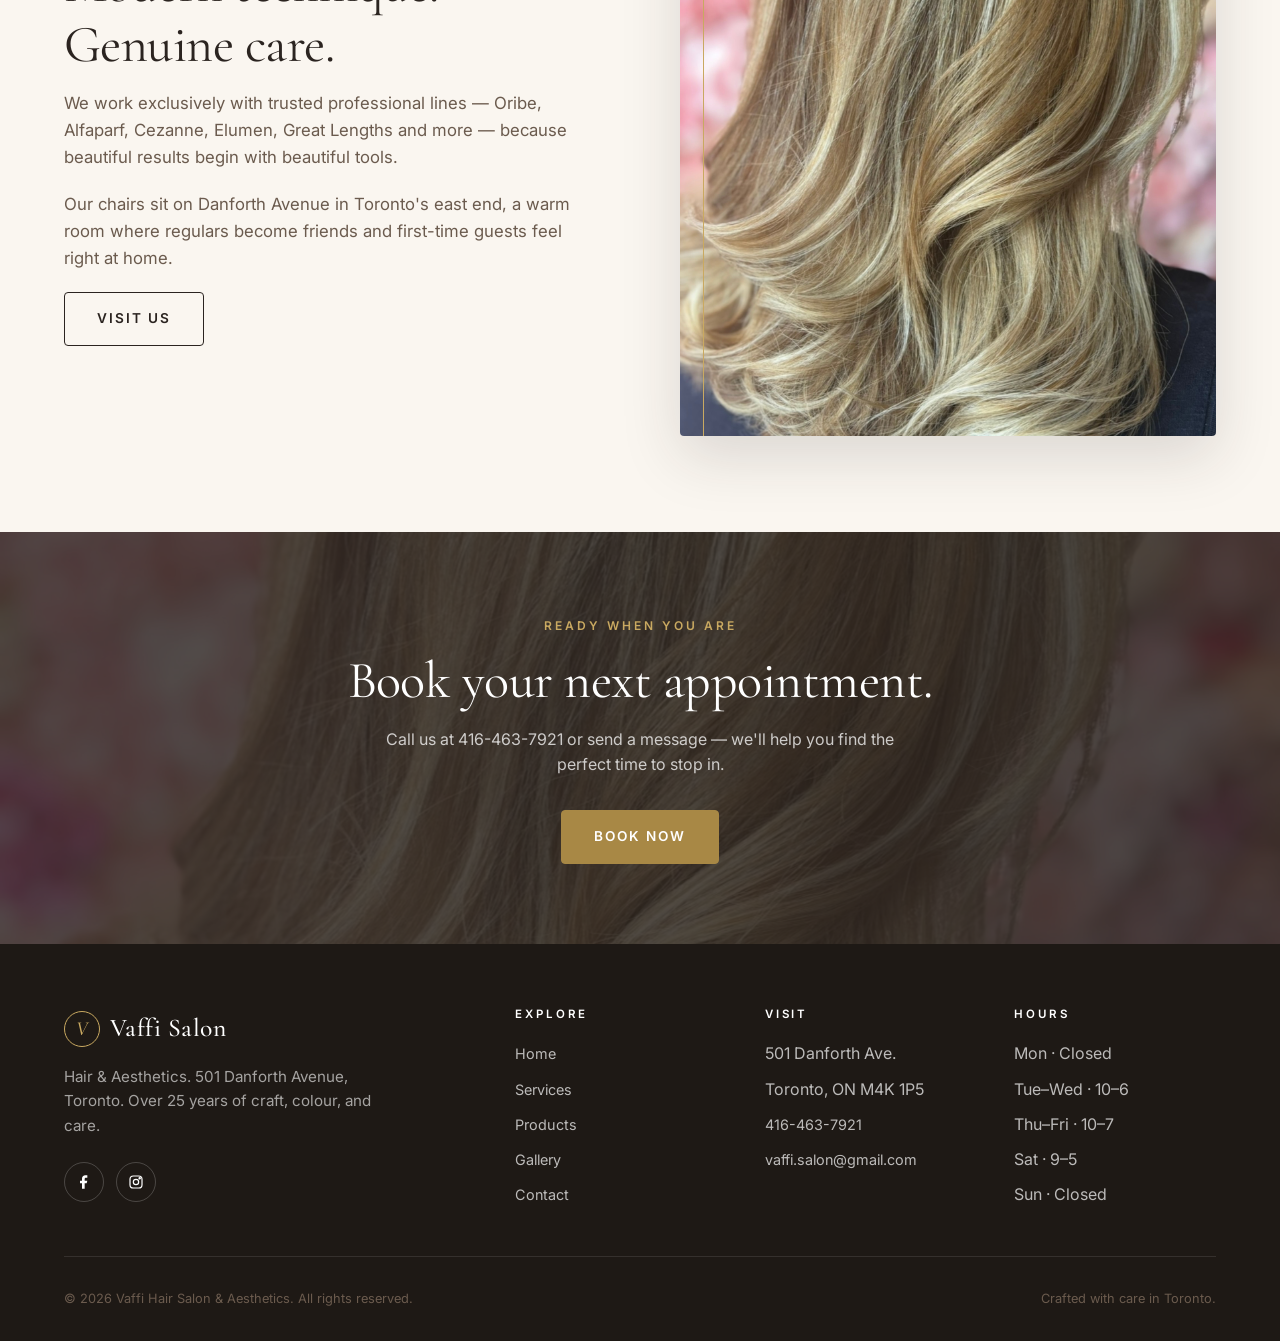
==== commit b71d333d: "Use original Vaffi photos and carrier brand logos - Pulled the 2 real salon photos from the Wix CDN " ====
--- a/index.html
+++ b/index.html
@@ -57,7 +57,7 @@
       <div class="container">
         <div class="about__grid">
           <div class="about__image reveal">
-            <img src="images/stylist.jpg" alt="Stylist working in the salon" />
+            <img src="images/vaffi-hair-1.jpg" alt="Signature Vaffi colour and cut" />
           </div>
           <div class="about__text reveal">
             <span class="eyebrow">About the House</span>
@@ -136,7 +136,7 @@
       <div class="container">
         <div class="about__grid" style="direction: rtl;">
           <div class="about__image reveal" style="direction: ltr;">
-            <img src="images/salon-interior.jpg" alt="Elegant salon interior" />
+            <img src="images/vaffi-hair-2.jpg" alt="Blonde layered styling at Vaffi" />
           </div>
           <div class="about__text reveal" style="direction: ltr;">
             <span class="eyebrow">The Vaffi Difference</span>
--- a/css/style.css
+++ b/css/style.css
@@ -249,7 +249,7 @@
 .hero__bg {
   position: absolute;
   inset: 0;
-  background-image: url('../images/hero-bg.jpg');
+  background-image: url('../images/vaffi-hair-1.jpg');
   background-size: cover;
   background-position: center;
   filter: brightness(0.55);
@@ -782,6 +782,88 @@
   margin: 0 auto 4rem;
 }
 
+/* ========== BRANDS GRID ========== */
+.brands-grid {
+  display: grid;
+  grid-template-columns: repeat(5, 1fr);
+  gap: 1.25rem;
+  margin-bottom: 4rem;
+}
+
+.brand-tile {
+  aspect-ratio: 1 / 1;
+  background: var(--white);
+  border: 1px solid var(--line);
+  border-radius: var(--radius);
+  display: grid;
+  place-items: center;
+  padding: 2rem;
+  transition: all var(--transition);
+  position: relative;
+  overflow: hidden;
+}
+
+.brand-tile::before {
+  content: '';
+  position: absolute;
+  inset: 0;
+  background: linear-gradient(135deg, transparent 50%, rgba(201,169,97,0.06) 100%);
+  opacity: 0;
+  transition: opacity var(--transition);
+}
+
+.brand-tile:hover {
+  transform: translateY(-4px);
+  box-shadow: var(--shadow-md);
+  border-color: transparent;
+}
+
+.brand-tile:hover::before { opacity: 1; }
+
+.brand-tile img {
+  max-width: 75%;
+  max-height: 65%;
+  width: auto;
+  height: auto;
+  object-fit: contain;
+  filter: grayscale(0.25);
+  transition: filter var(--transition);
+  position: relative;
+  z-index: 1;
+}
+
+.brand-tile:hover img { filter: grayscale(0); }
+
+.brand-tile__name {
+  position: absolute;
+  bottom: 0.75rem;
+  left: 0;
+  right: 0;
+  text-align: center;
+  font-size: 0.65rem;
+  letter-spacing: 0.2em;
+  text-transform: uppercase;
+  color: var(--ink-soft);
+  opacity: 0;
+  transform: translateY(4px);
+  transition: all var(--transition);
+  z-index: 1;
+}
+
+.brand-tile:hover .brand-tile__name {
+  opacity: 1;
+  transform: translateY(0);
+}
+
+@media (max-width: 960px) {
+  .brands-grid { grid-template-columns: repeat(3, 1fr); }
+}
+
+@media (max-width: 540px) {
+  .brands-grid { grid-template-columns: repeat(2, 1fr); gap: 0.75rem; }
+  .brand-tile { padding: 1.25rem; }
+}
+
 /* ========== VIDEO PAGE ========== */
 .video-grid {
   display: grid;
@@ -985,7 +1067,7 @@
   content: '';
   position: absolute;
   inset: 0;
-  background-image: url('../images/stylist.jpg');
+  background-image: url('../images/vaffi-hair-2.jpg');
   background-size: cover;
   background-position: center;
   opacity: 0.18;
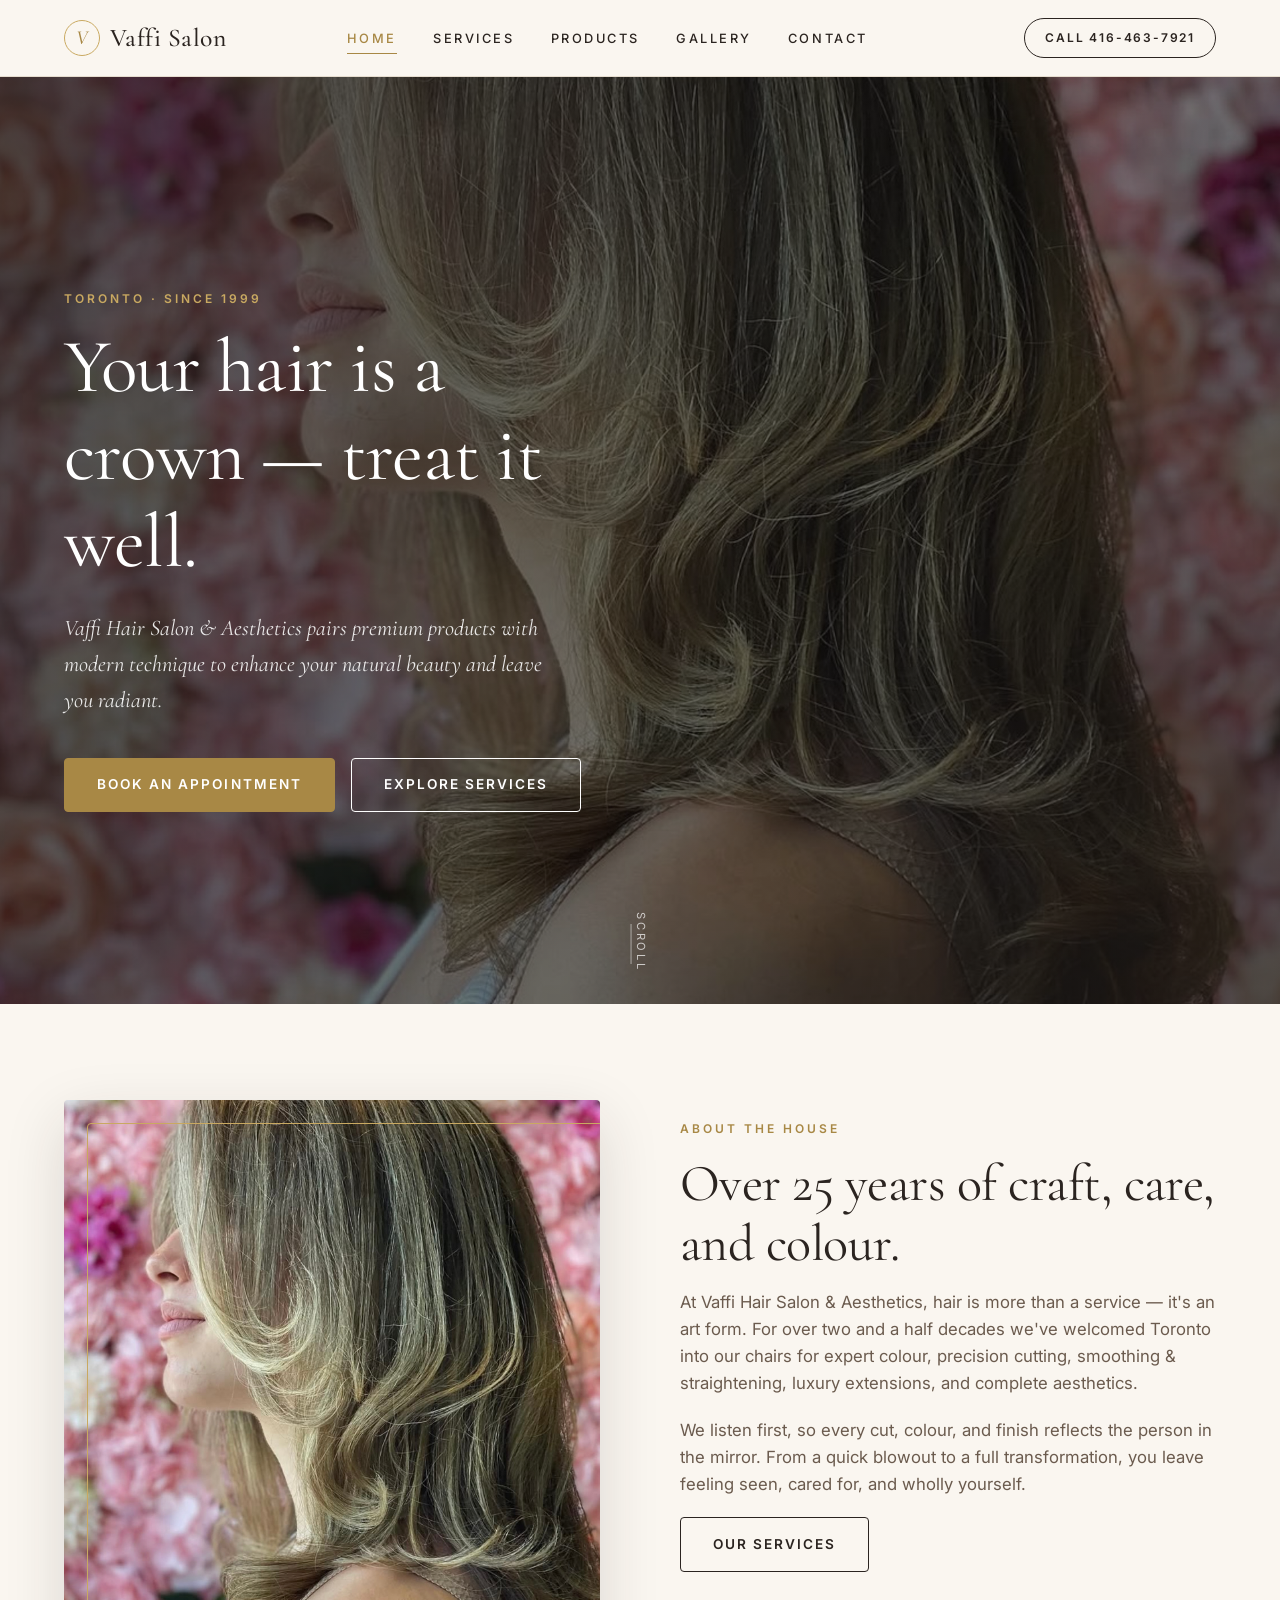
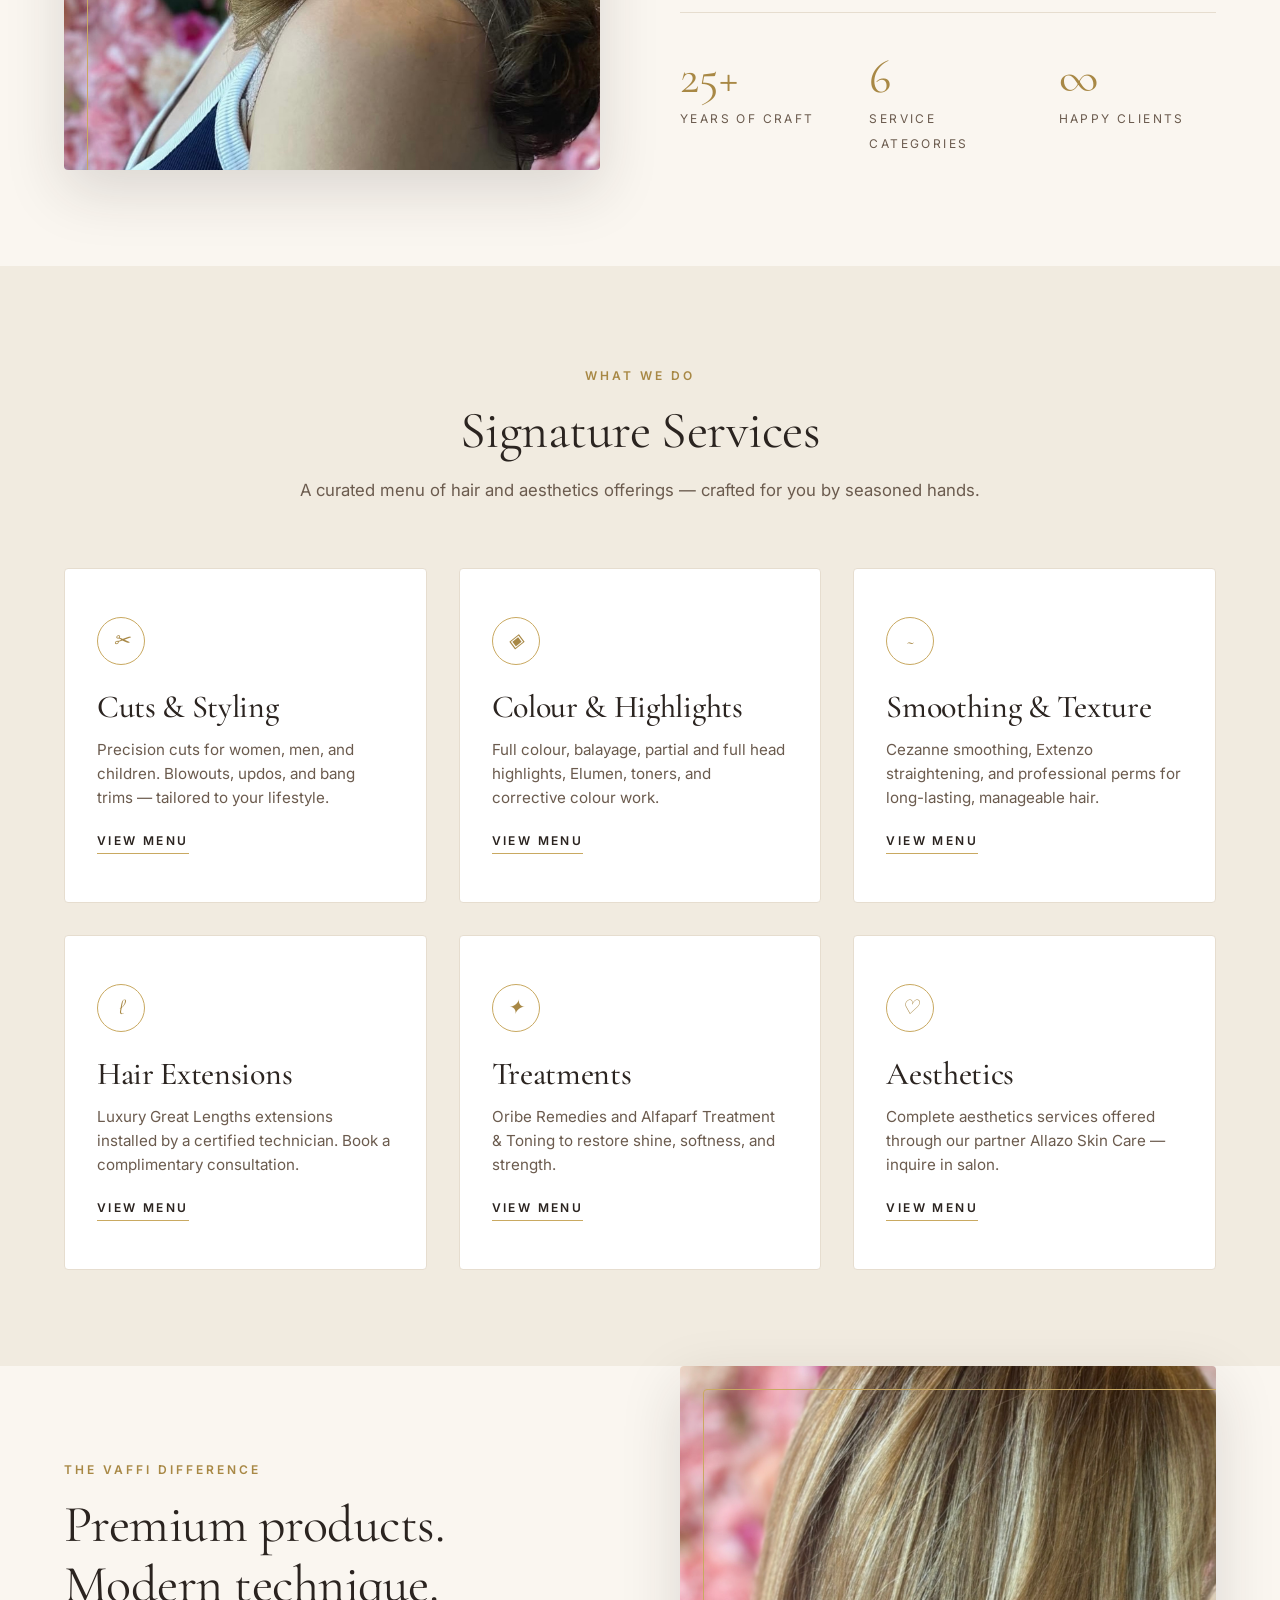
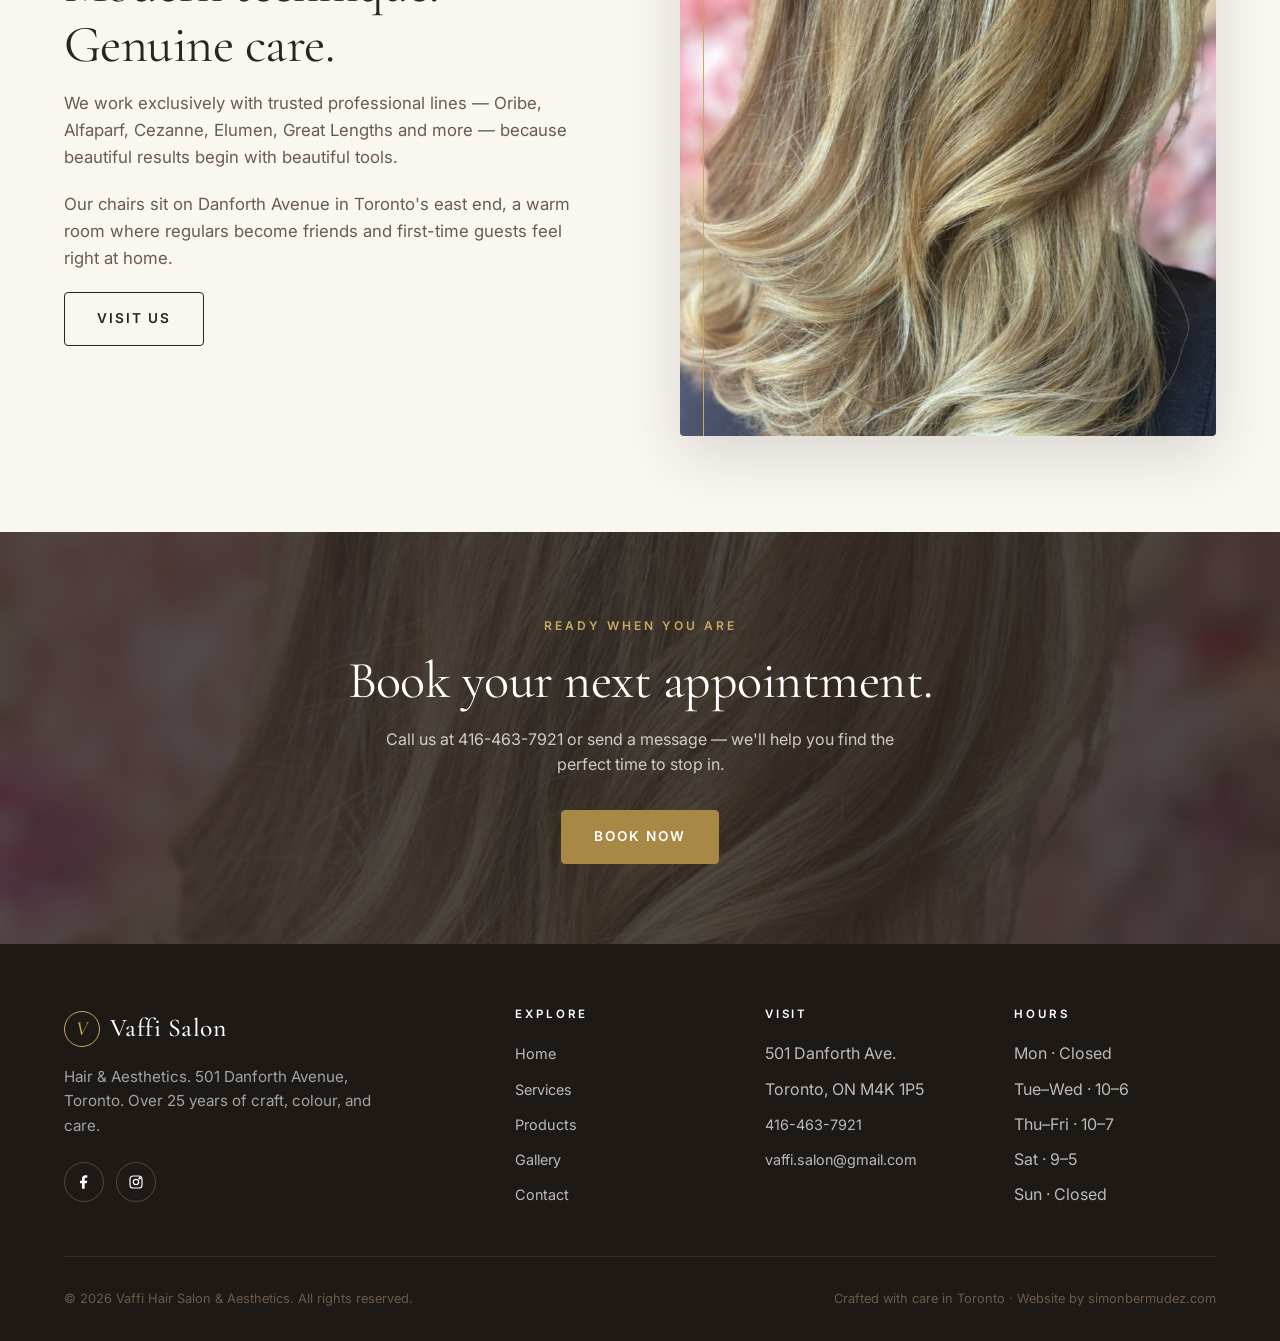
==== commit fc983757: "Add 'Website by simonbermudez.com' credit to all footers" ====
--- a/index.html
+++ b/index.html
@@ -214,7 +214,7 @@
 
       <div class="footer-bottom">
         <p>© <span id="year"></span> Vaffi Hair Salon &amp; Aesthetics. All rights reserved.</p>
-        <p>Crafted with care in Toronto.</p>
+        <p>Crafted with care in Toronto · Website by <a href="https://simonbermudez.com" target="_blank" rel="noopener">simonbermudez.com</a></p>
       </div>
     </div>
   </footer>
--- a/css/style.css
+++ b/css/style.css
@@ -669,6 +669,150 @@
 .gallery-item:hover .gallery-item__label {
   opacity: 1;
   transform: translateY(0);
+}
+
+/* ========== INSTAGRAM FEED ========== */
+.ig-header {
+  display: flex;
+  flex-direction: column;
+  align-items: center;
+  gap: 0.75rem;
+  margin-bottom: 3rem;
+  text-align: center;
+}
+
+.ig-handle {
+  display: inline-flex;
+  align-items: center;
+  gap: 0.6rem;
+  padding: 0.65rem 1.25rem;
+  background: var(--white);
+  border: 1px solid var(--line);
+  border-radius: 999px;
+  font-size: 0.85rem;
+  font-weight: 500;
+  letter-spacing: 0.08em;
+  color: var(--ink);
+  transition: all var(--transition);
+}
+
+.ig-handle:hover {
+  border-color: var(--gold-deep);
+  color: var(--gold-deep);
+  transform: translateY(-1px);
+}
+
+.ig-handle svg { color: var(--gold-deep); }
+
+.ig-meta {
+  font-size: 0.78rem;
+  letter-spacing: 0.18em;
+  text-transform: uppercase;
+  color: var(--ink-soft);
+}
+
+.ig-meta span { color: var(--gold-deep); font-weight: 600; }
+
+.ig-grid {
+  display: grid;
+  grid-template-columns: repeat(3, 1fr);
+  gap: 1rem;
+}
+
+.ig-card {
+  position: relative;
+  aspect-ratio: 1 / 1;
+  overflow: hidden;
+  border-radius: var(--radius);
+  background: var(--bg-alt);
+  cursor: pointer;
+  display: block;
+}
+
+.ig-card img {
+  width: 100%;
+  height: 100%;
+  object-fit: cover;
+  transition: transform 0.8s ease;
+}
+
+.ig-card:hover img { transform: scale(1.06); }
+
+.ig-card__overlay {
+  position: absolute;
+  inset: 0;
+  background: linear-gradient(to top, rgba(20,15,12,0.85) 0%, rgba(20,15,12,0.35) 50%, transparent 80%);
+  opacity: 0;
+  transition: opacity var(--transition);
+  display: flex;
+  flex-direction: column;
+  justify-content: flex-end;
+  padding: 1.25rem;
+  color: var(--white);
+}
+
+.ig-card:hover .ig-card__overlay { opacity: 1; }
+
+.ig-card__caption {
+  font-family: 'Cormorant Garamond', serif;
+  font-size: 1rem;
+  line-height: 1.35;
+  margin-bottom: 0.6rem;
+  transform: translateY(10px);
+  transition: transform var(--transition);
+}
+
+.ig-card:hover .ig-card__caption { transform: translateY(0); }
+
+.ig-card__cta {
+  display: inline-flex;
+  align-items: center;
+  gap: 0.35rem;
+  font-size: 0.7rem;
+  letter-spacing: 0.2em;
+  text-transform: uppercase;
+  font-weight: 600;
+  color: var(--gold);
+  transform: translateY(10px);
+  transition: transform var(--transition) 0.05s;
+}
+
+.ig-card:hover .ig-card__cta { transform: translateY(0); }
+
+.ig-card__badge {
+  position: absolute;
+  top: 0.75rem;
+  right: 0.75rem;
+  width: 30px;
+  height: 30px;
+  background: rgba(20,15,12,0.55);
+  backdrop-filter: blur(8px);
+  border-radius: 50%;
+  display: grid;
+  place-items: center;
+  color: var(--white);
+  opacity: 0.9;
+  z-index: 1;
+}
+
+.ig-empty {
+  text-align: center;
+  padding: 4rem 1rem;
+  color: var(--ink-soft);
+}
+
+.ig-footer {
+  text-align: center;
+  margin-top: 3.5rem;
+}
+
+@media (max-width: 720px) {
+  .ig-grid { grid-template-columns: repeat(2, 1fr); gap: 0.5rem; }
+  .ig-card__caption { font-size: 0.9rem; }
+}
+
+@media (max-width: 420px) {
+  .ig-grid { grid-template-columns: 1fr; }
 }
 
 /* Lightbox */
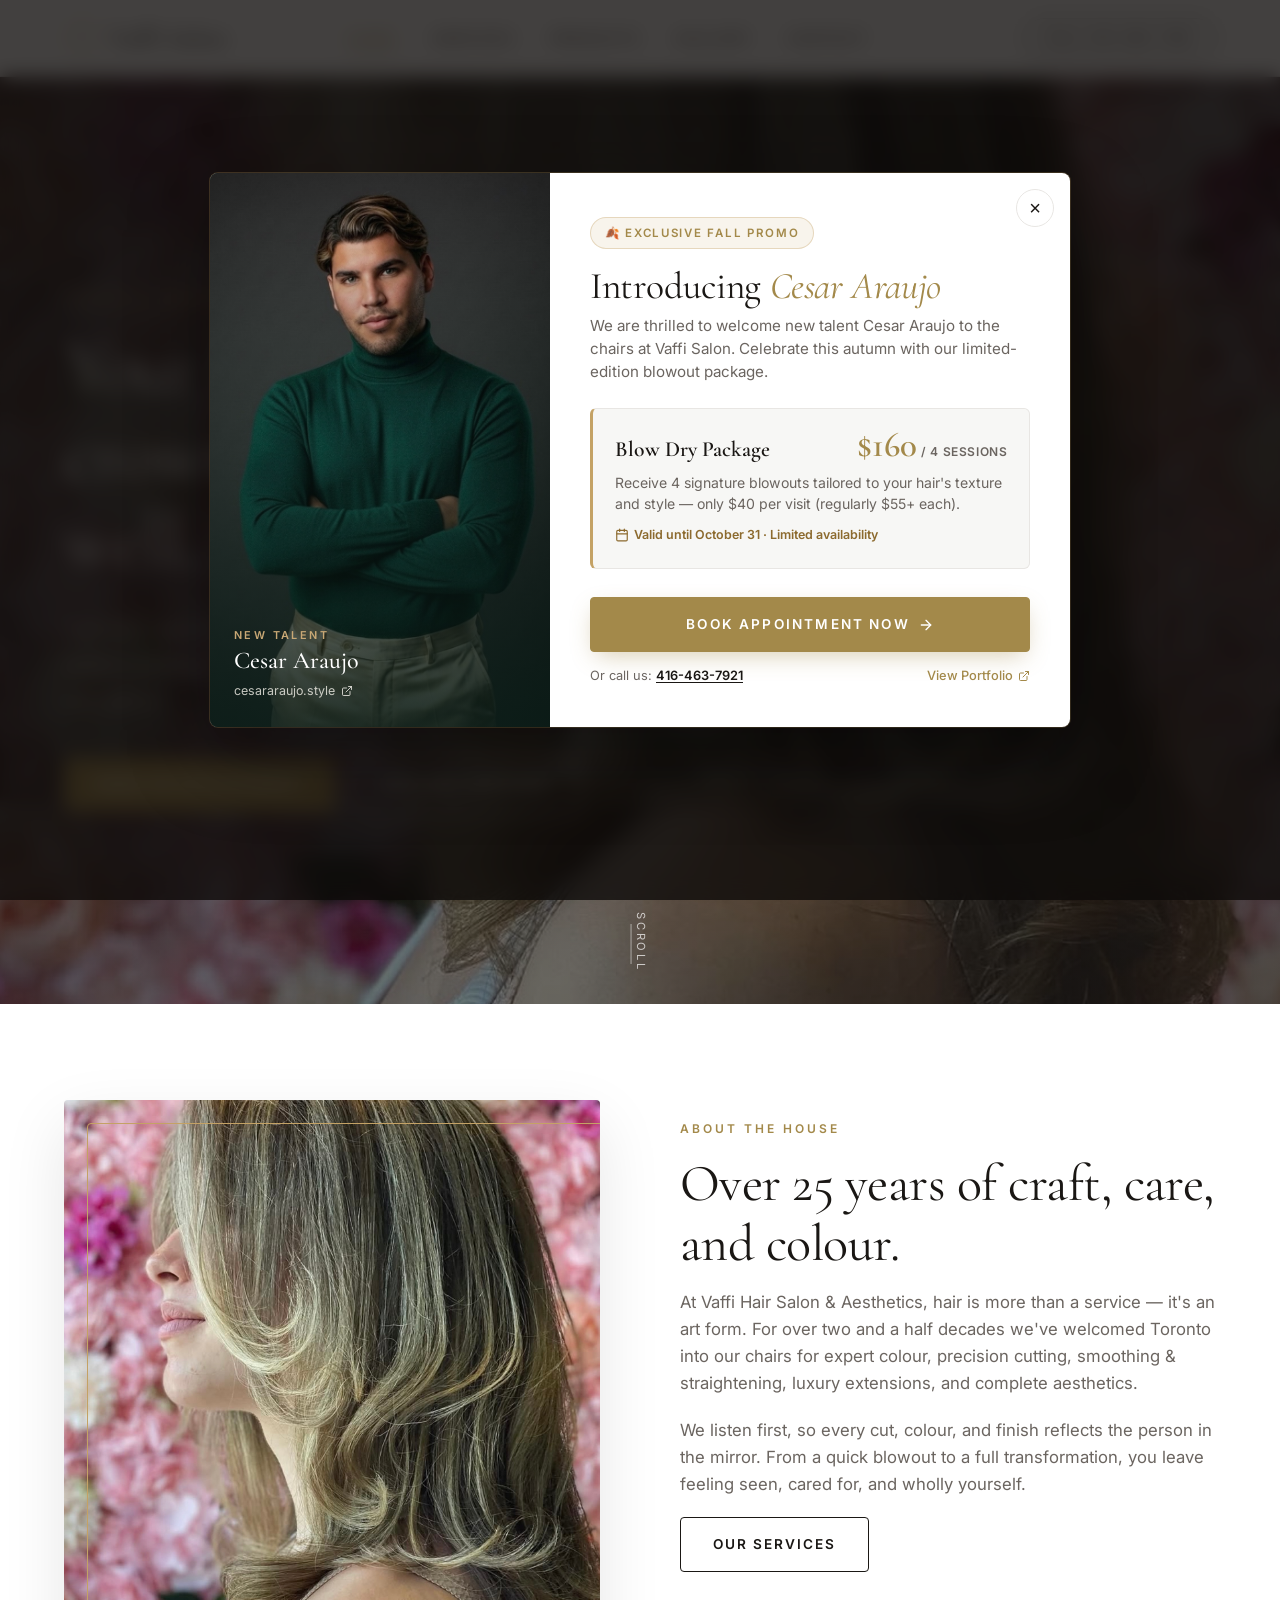
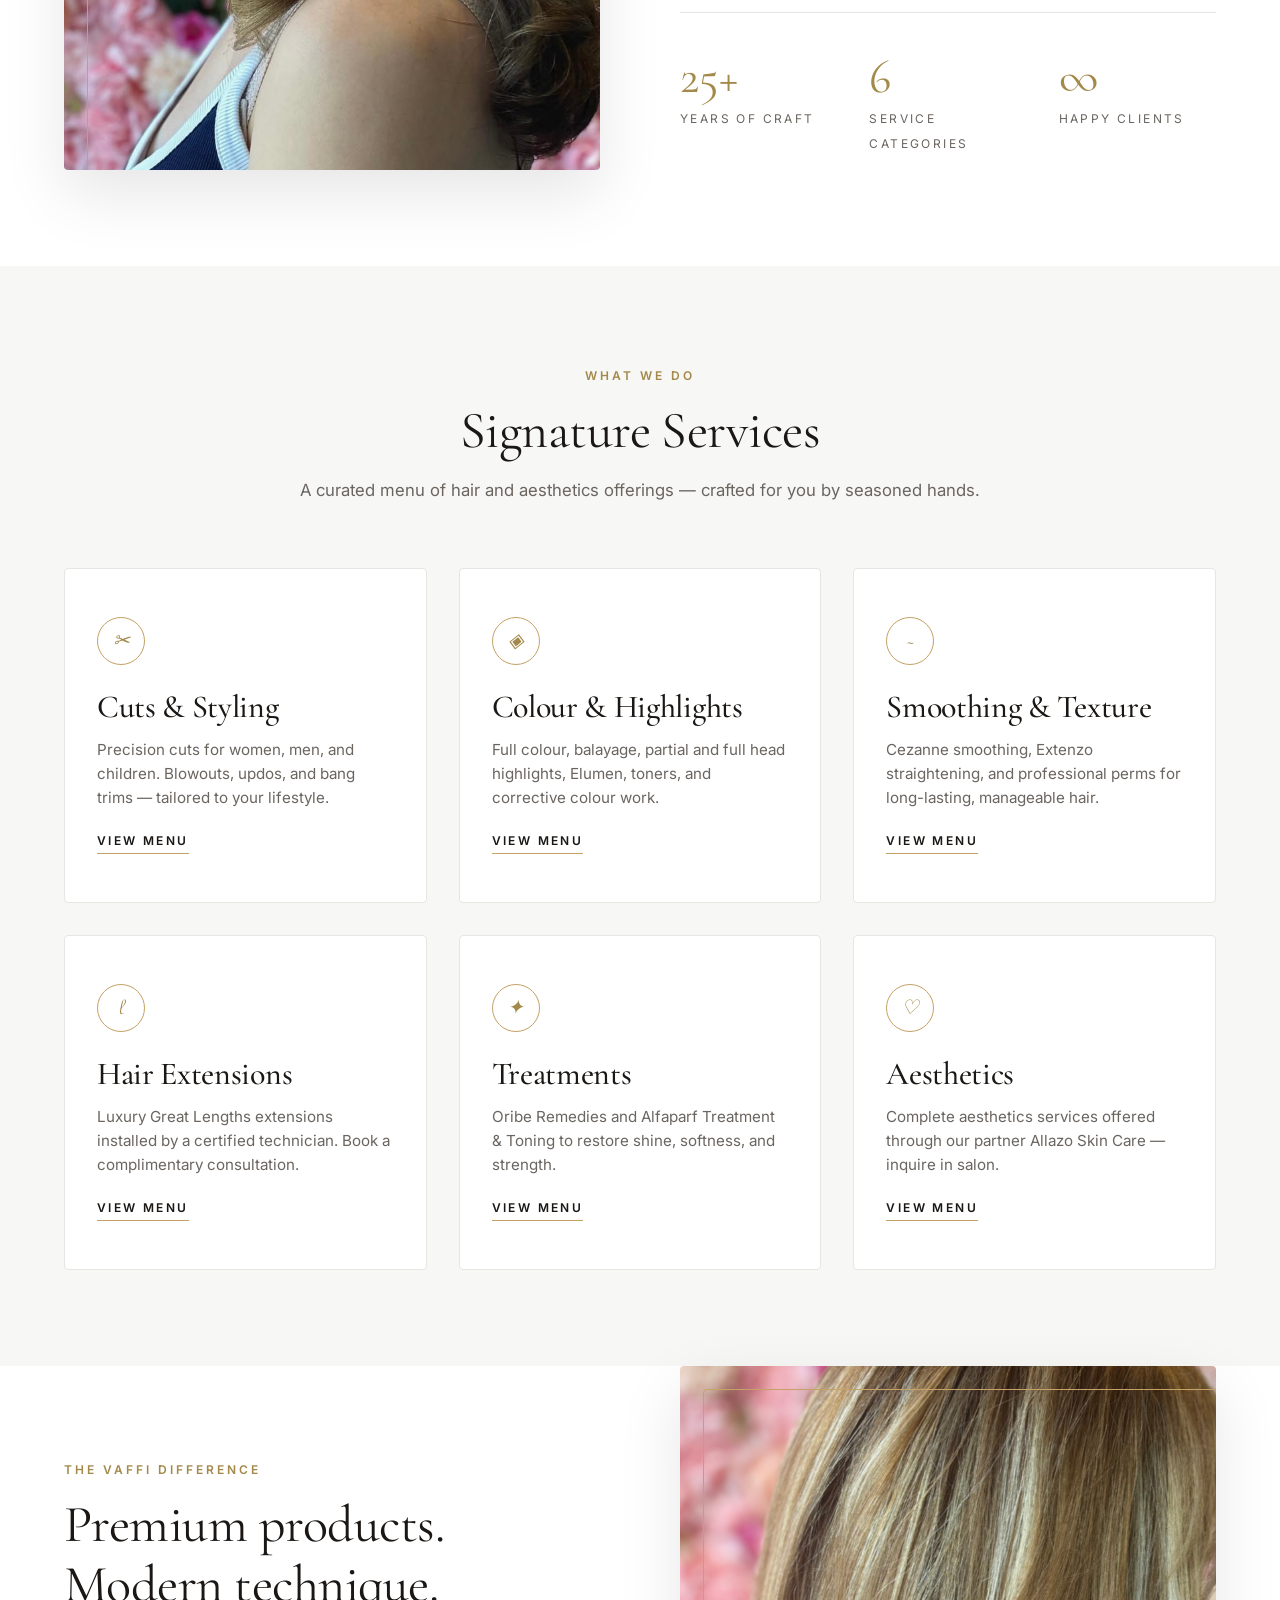
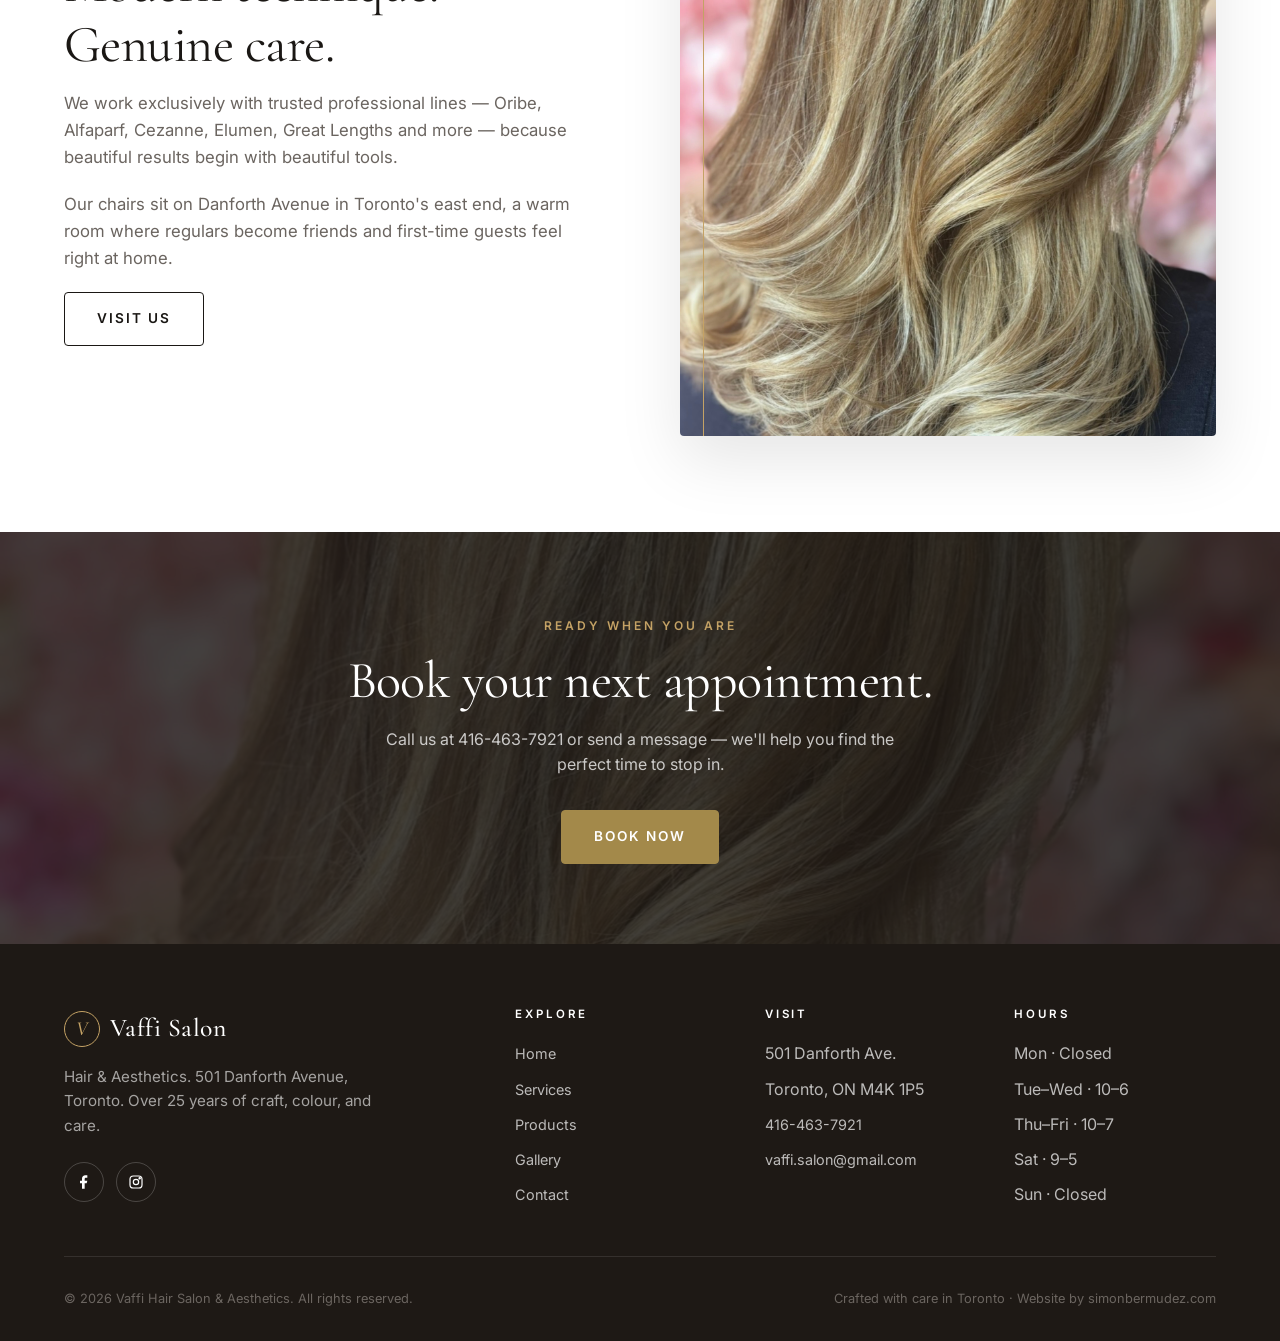
==== commit 766f32e8: "feat: implement Cesar Araujo fall promo modal with persistent session state and deep-linked contact " ====
--- a/index.html
+++ b/index.html
@@ -3,15 +3,117 @@
 <head>
   <meta charset="UTF-8" />
   <meta name="viewport" content="width=device-width, initial-scale=1, viewport-fit=cover" />
-  <meta name="description" content="Vaffi Hair Salon & Aesthetics — Toronto's premier destination for expert cuts, colour, smoothing, extensions, and aesthetics. Over 25 years of craft." />
+
+  <title>Vaffi Hair Salon &amp; Aesthetics | Toronto Colour, Cuts &amp; Extensions on Danforth</title>
+  <meta name="description" content="Vaffi Hair Salon &amp; Aesthetics on Danforth Avenue in Toronto/Greektown. Expert colour, balayage, precision cuts, Great Lengths extensions, smoothing treatments and aesthetics. Over 25 years of craft. Call 416-463-7921 to book." />
+  <meta name="keywords" content="Toronto hair salon, Danforth salon, Greektown salon, balayage Toronto, hair colour Toronto, Great Lengths extensions, Cezanne smoothing, hair salon near me, Vaffi Salon" />
+  <meta name="author" content="Vaffi Hair Salon &amp; Aesthetics" />
+  <meta name="robots" content="index, follow, max-image-preview:large" />
   <meta name="theme-color" content="#2b2420" />
-  <title>Vaffi Hair Salon & Aesthetics — Toronto</title>
+  <link rel="canonical" href="https://vaffisalon.com/" />
+
+  <meta property="og:type" content="website" />
+  <meta property="og:site_name" content="Vaffi Hair Salon &amp; Aesthetics" />
+  <meta property="og:locale" content="en_CA" />
+  <meta property="og:title" content="Vaffi Hair Salon &amp; Aesthetics | Toronto" />
+  <meta property="og:description" content="Expert colour, cuts, extensions &amp; aesthetics on Danforth Avenue, Toronto. Over 25 years of craft." />
+  <meta property="og:url" content="https://vaffisalon.com/" />
+  <meta property="og:image" content="https://vaffisalon.com/images/og-image.jpg" />
+  <meta property="og:image:width" content="1200" />
+  <meta property="og:image:height" content="630" />
+  <meta property="og:image:alt" content="Signature blonde colour work at Vaffi Hair Salon, Toronto" />
+
+  <meta name="twitter:card" content="summary_large_image" />
+  <meta name="twitter:title" content="Vaffi Hair Salon &amp; Aesthetics | Toronto" />
+  <meta name="twitter:description" content="Expert colour, cuts, extensions &amp; aesthetics on Danforth Ave, Toronto." />
+  <meta name="twitter:image" content="https://vaffisalon.com/images/og-image.jpg" />
+
+  <meta name="geo.region" content="CA-ON" />
+  <meta name="geo.placename" content="Toronto" />
+  <meta name="geo.position" content="43.6764;-79.3494" />
+  <meta name="ICBM" content="43.6764, -79.3494" />
 
   <link rel="preconnect" href="https://fonts.googleapis.com" />
   <link rel="preconnect" href="https://fonts.gstatic.com" crossorigin />
   <link href="https://fonts.googleapis.com/css2?family=Cormorant+Garamond:ital,wght@0,400;0,500;0,600;1,400&family=Inter:wght@300;400;500;600;700&display=swap" rel="stylesheet" />
   <link rel="stylesheet" href="css/style.css" />
   <link rel="icon" href="data:image/svg+xml,%3Csvg xmlns='http://www.w3.org/2000/svg' viewBox='0 0 100 100'%3E%3Ctext y='.9em' font-size='90' font-family='Georgia'%3E%F0%9F%92%87%3C/text%3E%3C/svg%3E" />
+
+  <script type="application/ld+json">
+  {
+    "@context": "https://schema.org",
+    "@type": "HairSalon",
+    "@id": "https://vaffisalon.com/#salon",
+    "name": "Vaffi Hair Salon & Aesthetics",
+    "alternateName": "Vaffi Salon",
+    "url": "https://vaffisalon.com/",
+    "image": [
+      "https://vaffisalon.com/images/vaffi-hair-1.jpg",
+      "https://vaffisalon.com/images/vaffi-hair-2.jpg"
+    ],
+    "logo": "https://vaffisalon.com/images/og-image.jpg",
+    "description": "Toronto/Greektown hair salon offering expert colour, cuts, smoothing, Great Lengths extensions and aesthetics. Over 25 years of craft.",
+    "telephone": "+1-416-463-7921",
+    "email": "vaffi.salon@gmail.com",
+    "priceRange": "$$",
+    "address": {
+      "@type": "PostalAddress",
+      "streetAddress": "501 Danforth Avenue",
+      "addressLocality": "Toronto",
+      "addressRegion": "ON",
+      "postalCode": "M4K 1P5",
+      "addressCountry": "CA"
+    },
+    "geo": {
+      "@type": "GeoCoordinates",
+      "latitude": 43.6764,
+      "longitude": -79.3494
+    },
+    "hasMap": "https://maps.google.com/?q=501+Danforth+Ave+Toronto+ON+M4K+1P5",
+    "openingHoursSpecification": [
+      { "@type": "OpeningHoursSpecification", "dayOfWeek": "Tuesday",   "opens": "10:00", "closes": "18:00" },
+      { "@type": "OpeningHoursSpecification", "dayOfWeek": "Wednesday", "opens": "10:00", "closes": "18:00" },
+      { "@type": "OpeningHoursSpecification", "dayOfWeek": "Thursday",  "opens": "10:00", "closes": "19:00" },
+      { "@type": "OpeningHoursSpecification", "dayOfWeek": "Friday",    "opens": "10:00", "closes": "19:00" },
+      { "@type": "OpeningHoursSpecification", "dayOfWeek": "Saturday",  "opens": "09:00", "closes": "17:00" }
+    ],
+    "sameAs": [
+      "https://www.instagram.com/vaffisalon",
+      "https://www.facebook.com/VaffiSalon"
+    ],
+    "areaServed": [
+      { "@type": "City", "name": "Toronto" },
+      { "@type": "Place", "name": "Greektown, Toronto" },
+      { "@type": "Place", "name": "Danforth, Toronto" },
+      { "@type": "Place", "name": "Riverdale, Toronto" }
+    ],
+    "paymentAccepted": "Cash, Credit Card, Debit",
+    "currenciesAccepted": "CAD",
+    "hasOfferCatalog": {
+      "@type": "OfferCatalog",
+      "name": "Services",
+      "itemListElement": [
+        { "@type": "OfferCatalog", "name": "Hair Cuts & Styling" },
+        { "@type": "OfferCatalog", "name": "Colour & Highlights" },
+        { "@type": "OfferCatalog", "name": "Balayage" },
+        { "@type": "OfferCatalog", "name": "Smoothing & Straightening" },
+        { "@type": "OfferCatalog", "name": "Great Lengths Hair Extensions" },
+        { "@type": "OfferCatalog", "name": "Hair Treatments" },
+        { "@type": "OfferCatalog", "name": "Aesthetics" }
+      ]
+    }
+  }
+  </script>
+
+  <script type="application/ld+json">
+  {
+    "@context": "https://schema.org",
+    "@type": "WebSite",
+    "url": "https://vaffisalon.com/",
+    "name": "Vaffi Hair Salon & Aesthetics",
+    "publisher": { "@id": "https://vaffisalon.com/#salon" }
+  }
+  </script>
 </head>
 <body>
 
@@ -57,7 +159,7 @@
       <div class="container">
         <div class="about__grid">
           <div class="about__image reveal">
-            <img src="images/vaffi-hair-1.jpg" alt="Signature Vaffi colour and cut" />
+            <img src="images/vaffi-hair-1.jpg" alt="Signature blonde colour and layered cut by Vaffi Hair Salon, Toronto" width="900" height="900" loading="eager" fetchpriority="high" />
           </div>
           <div class="about__text reveal">
             <span class="eyebrow">About the House</span>
@@ -136,7 +238,7 @@
       <div class="container">
         <div class="about__grid" style="direction: rtl;">
           <div class="about__image reveal" style="direction: ltr;">
-            <img src="images/vaffi-hair-2.jpg" alt="Blonde layered styling at Vaffi" />
+            <img src="images/vaffi-hair-2.jpg" alt="Blonde layered balayage styling by Vaffi Hair Salon on Danforth Ave, Toronto" width="900" height="900" loading="lazy" />
           </div>
           <div class="about__text reveal" style="direction: ltr;">
             <span class="eyebrow">The Vaffi Difference</span>
@@ -219,6 +321,79 @@
     </div>
   </footer>
 
+  <!-- Floating Promo Reopen Button -->
+  <button id="promoFloatingTrigger" class="promo-floating-trigger" aria-label="View Cesar Araujo Fall Promo" type="button">
+    <span class="trigger-dot" aria-hidden="true"></span>
+    <span>🍂 Fall Promo · 4 Blow Dries $160</span>
+  </button>
+
+  <!-- Cesar Araujo Fall Promo Modal -->
+  <div id="promoModal" class="promo-modal" role="dialog" aria-modal="true" aria-labelledby="promoTitle" aria-describedby="promoDesc" aria-hidden="true">
+    <div class="promo-dialog" role="document">
+      <button type="button" class="promo-dialog__close" id="promoClose" aria-label="Close promotion dialog">&times;</button>
+      
+      <div class="promo-dialog__media">
+        <div class="promo-dialog__img-wrapper">
+          <img src="images/cesar-hero.jpg" alt="Cesar Araujo - Hair Stylist at Vaffi Salon" class="promo-dialog__img" width="880" height="1205" loading="eager" />
+          <div class="promo-dialog__media-overlay"></div>
+          <div class="promo-dialog__media-caption">
+            <span class="promo-dialog__media-tag">New Talent</span>
+            <div class="promo-dialog__media-name">Cesar Araujo</div>
+            <a href="https://cesararaujo.style" target="_blank" rel="noopener" class="promo-dialog__media-link">
+              <span>cesararaujo.style</span>
+              <svg width="12" height="12" viewBox="0 0 24 24" fill="none" stroke="currentColor" stroke-width="2" stroke-linecap="round" stroke-linejoin="round" aria-hidden="true"><path d="M18 13v6a2 2 0 0 1-2 2H5a2 2 0 0 1-2-2V8a2 2 0 0 1 2-2h6"></path><polyline points="15 3 21 3 21 9"></polyline><line x1="10" y1="14" x2="21" y2="3"></line></svg>
+            </a>
+          </div>
+        </div>
+      </div>
+
+      <div class="promo-dialog__content">
+        <div class="promo-badge">
+          <span>🍂 Exclusive Fall Promo</span>
+        </div>
+
+        <h2 id="promoTitle" class="promo-title">
+          Introducing <span>Cesar Araujo</span>
+        </h2>
+        
+        <p id="promoDesc" class="promo-sub">
+          We are thrilled to welcome new talent Cesar Araujo to the chairs at Vaffi Salon. Celebrate this autumn with our limited-edition blowout package.
+        </p>
+
+        <div class="promo-offer">
+          <div class="promo-offer__header">
+            <span class="promo-offer__name">Blow Dry Package</span>
+            <div class="promo-offer__price">
+              <span class="promo-offer__amount">$160</span>
+              <span class="promo-offer__total">/ 4 sessions</span>
+            </div>
+          </div>
+          <p class="promo-offer__detail">
+            Receive 4 signature blowouts tailored to your hair's texture and style — only $40 per visit (regularly $55+ each).
+          </p>
+          <div class="promo-offer__deadline">
+            <svg width="14" height="14" viewBox="0 0 24 24" fill="none" stroke="currentColor" stroke-width="2" stroke-linecap="round" stroke-linejoin="round" aria-hidden="true"><rect x="3" y="4" width="18" height="18" rx="2" ry="2"></rect><line x1="16" y1="2" x2="16" y2="6"></line><line x1="8" y1="2" x2="8" y2="6"></line><line x1="3" y1="10" x2="21" y2="10"></line></svg>
+            <span>Valid until October 31 · Limited availability</span>
+          </div>
+        </div>
+
+        <div class="promo-actions">
+          <a href="contact.html?promo=cesar#contactForm" class="btn btn--gold promo-btn-main" id="promoCtaBtn">
+            <span>Book Appointment Now</span>
+            <svg width="16" height="16" viewBox="0 0 24 24" fill="none" stroke="currentColor" stroke-width="2" stroke-linecap="round" stroke-linejoin="round" aria-hidden="true"><line x1="5" y1="12" x2="19" y2="12"></line><polyline points="12 5 19 12 12 19"></polyline></svg>
+          </a>
+          <div class="promo-actions__footer">
+            <span class="promo-actions__call">Or call us: <a href="tel:+14164637921">416-463-7921</a></span>
+            <a href="https://cesararaujo.style" target="_blank" rel="noopener" class="promo-website-link">
+              <span>View Portfolio</span>
+              <svg width="12" height="12" viewBox="0 0 24 24" fill="none" stroke="currentColor" stroke-width="2" stroke-linecap="round" stroke-linejoin="round" aria-hidden="true"><path d="M18 13v6a2 2 0 0 1-2 2H5a2 2 0 0 1-2-2V8a2 2 0 0 1 2-2h6"></path><polyline points="15 3 21 3 21 9"></polyline><line x1="10" y1="14" x2="21" y2="3"></line></svg>
+            </a>
+          </div>
+        </div>
+      </div>
+    </div>
+  </div>
+
   <script src="js/main.js"></script>
 </body>
 </html>
--- a/css/style.css
+++ b/css/style.css
@@ -1,16 +1,16 @@
 :root {
-  --bg: #faf6f0;
-  --bg-alt: #f1ebe0;
-  --ink: #2b2420;
-  --ink-soft: #6b5b4e;
-  --line: #e6ddcf;
-  --gold: #c9a961;
-  --gold-deep: #a88845;
+  --bg: #ffffff;
+  --bg-alt: #f7f7f5;
+  --ink: #1a1714;
+  --ink-soft: #6b6560;
+  --line: #e8e6e3;
+  --gold: #c4a265;
+  --gold-deep: #a3894a;
   --plum: #3a1f2b;
   --white: #ffffff;
-  --shadow-sm: 0 2px 8px rgba(43, 36, 32, 0.06);
-  --shadow-md: 0 10px 30px rgba(43, 36, 32, 0.10);
-  --shadow-lg: 0 20px 60px rgba(43, 36, 32, 0.15);
+  --shadow-sm: 0 2px 12px rgba(0, 0, 0, 0.04);
+  --shadow-md: 0 12px 40px rgba(0, 0, 0, 0.07);
+  --shadow-lg: 0 24px 64px rgba(0, 0, 0, 0.10);
   --radius: 4px;
   --container: 1200px;
   --transition: 0.35s cubic-bezier(0.22, 0.61, 0.36, 1);
@@ -120,7 +120,7 @@
   position: sticky;
   top: 0;
   z-index: 100;
-  background: rgba(250, 246, 240, 0.92);
+  background: rgba(255, 255, 255, 0.92);
   backdrop-filter: saturate(180%) blur(14px);
   -webkit-backdrop-filter: saturate(180%) blur(14px);
   border-bottom: 1px solid var(--line);
@@ -1168,7 +1168,7 @@
   font-family: inherit;
   font-size: 1rem;
   color: var(--ink);
-  background: var(--bg);
+  background: var(--bg-alt);
   border: 1px solid var(--line);
   border-radius: var(--radius);
   transition: all var(--transition);
@@ -1396,4 +1396,408 @@
   }
   .hero__bg { animation: none; }
   .reveal { opacity: 1; transform: none; }
-}
+  .promo-modal, .promo-dialog, .promo-floating-trigger {
+    transition: none !important;
+  }
+}
+
+/* ========== CESAR ARAUJO FALL PROMO MODAL ========== */
+.promo-modal {
+  position: fixed;
+  inset: 0;
+  z-index: 1100;
+  display: flex;
+  align-items: center;
+  justify-content: center;
+  padding: 1.25rem;
+  background: rgba(14, 11, 9, 0.78);
+  backdrop-filter: blur(10px);
+  -webkit-backdrop-filter: blur(10px);
+  opacity: 0;
+  visibility: hidden;
+  transition: opacity 0.4s cubic-bezier(0.16, 1, 0.3, 1), visibility 0.4s cubic-bezier(0.16, 1, 0.3, 1);
+}
+
+.promo-modal.is-active {
+  opacity: 1;
+  visibility: visible;
+}
+
+.promo-dialog {
+  position: relative;
+  width: 100%;
+  max-width: 860px;
+  background: var(--bg);
+  border-radius: 8px;
+  box-shadow: 0 30px 80px rgba(0, 0, 0, 0.35), 0 0 0 1px rgba(196, 162, 101, 0.25);
+  display: grid;
+  grid-template-columns: 340px 1fr;
+  overflow: hidden;
+  transform: translateY(20px) scale(0.96);
+  transition: transform 0.4s cubic-bezier(0.16, 1, 0.3, 1);
+}
+
+.promo-modal.is-active .promo-dialog {
+  transform: translateY(0) scale(1);
+}
+
+.promo-dialog__close {
+  position: absolute;
+  top: 1rem;
+  right: 1rem;
+  z-index: 10;
+  width: 38px;
+  height: 38px;
+  border-radius: 50%;
+  border: 1px solid var(--line);
+  background: rgba(255, 255, 255, 0.9);
+  backdrop-filter: blur(4px);
+  color: var(--ink);
+  display: grid;
+  place-items: center;
+  font-size: 1.25rem;
+  line-height: 1;
+  cursor: pointer;
+  transition: all var(--transition);
+}
+
+.promo-dialog__close:hover,
+.promo-dialog__close:focus-visible {
+  background: var(--ink);
+  color: var(--white);
+  border-color: var(--ink);
+  transform: rotate(90deg);
+}
+
+/* Left Media Column */
+.promo-dialog__media {
+  position: relative;
+  background: #0a1c17;
+  overflow: hidden;
+  display: flex;
+  flex-direction: column;
+}
+
+.promo-dialog__img-wrapper {
+  position: relative;
+  width: 100%;
+  height: 100%;
+  min-height: 420px;
+}
+
+.promo-dialog__img {
+  width: 100%;
+  height: 100%;
+  object-fit: cover;
+  object-position: center 15%;
+  display: block;
+}
+
+.promo-dialog__media-overlay {
+  position: absolute;
+  inset: 0;
+  background: linear-gradient(180deg, rgba(0,0,0,0.05) 0%, rgba(10, 28, 23, 0.4) 50%, rgba(10, 28, 23, 0.88) 100%);
+  pointer-events: none;
+}
+
+.promo-dialog__media-caption {
+  position: absolute;
+  bottom: 1.5rem;
+  left: 1.5rem;
+  right: 1.5rem;
+  z-index: 2;
+  color: #f4f1ea;
+}
+
+.promo-dialog__media-tag {
+  display: inline-block;
+  font-size: 0.68rem;
+  letter-spacing: 0.22em;
+  text-transform: uppercase;
+  font-weight: 600;
+  color: #c9a875;
+  margin-bottom: 0.25rem;
+}
+
+.promo-dialog__media-name {
+  font-family: 'Cormorant Garamond', Georgia, serif;
+  font-size: 1.5rem;
+  font-weight: 500;
+  line-height: 1.1;
+  color: #ffffff;
+}
+
+.promo-dialog__media-link {
+  font-size: 0.78rem;
+  color: rgba(244, 241, 234, 0.8);
+  display: inline-flex;
+  align-items: center;
+  gap: 0.35rem;
+  margin-top: 0.4rem;
+  transition: color var(--transition);
+}
+
+.promo-dialog__media-link:hover {
+  color: #c9a875;
+}
+
+/* Right Content Column */
+.promo-dialog__content {
+  padding: 2.75rem 2.5rem 2.5rem;
+  display: flex;
+  flex-direction: column;
+  justify-content: center;
+}
+
+.promo-badge {
+  display: inline-flex;
+  align-items: center;
+  gap: 0.4rem;
+  align-self: flex-start;
+  padding: 0.35rem 0.85rem;
+  background: rgba(196, 162, 101, 0.12);
+  border: 1px solid rgba(196, 162, 101, 0.35);
+  border-radius: 999px;
+  font-size: 0.72rem;
+  font-weight: 600;
+  letter-spacing: 0.15em;
+  text-transform: uppercase;
+  color: var(--gold-deep);
+  margin-bottom: 1rem;
+}
+
+.promo-title {
+  font-size: clamp(1.85rem, 3vw, 2.35rem);
+  line-height: 1.12;
+  margin-bottom: 0.5rem;
+  color: var(--ink);
+}
+
+.promo-title span {
+  color: var(--gold-deep);
+  font-style: italic;
+}
+
+.promo-sub {
+  font-size: 0.95rem;
+  color: var(--ink-soft);
+  margin-bottom: 1.5rem;
+  line-height: 1.5;
+}
+
+/* Offer Box */
+.promo-offer {
+  background: var(--bg-alt);
+  border: 1px solid var(--line);
+  border-left: 3px solid var(--gold);
+  border-radius: 6px;
+  padding: 1.15rem 1.35rem;
+  margin-bottom: 1.75rem;
+}
+
+.promo-offer__header {
+  display: flex;
+  align-items: baseline;
+  justify-content: space-between;
+  flex-wrap: wrap;
+  gap: 0.5rem;
+  margin-bottom: 0.35rem;
+}
+
+.promo-offer__name {
+  font-family: 'Cormorant Garamond', Georgia, serif;
+  font-size: 1.35rem;
+  font-weight: 600;
+  color: var(--ink);
+}
+
+.promo-offer__price {
+  display: flex;
+  align-items: baseline;
+  gap: 0.25rem;
+}
+
+.promo-offer__amount {
+  font-family: 'Cormorant Garamond', Georgia, serif;
+  font-size: 2.2rem;
+  font-weight: 600;
+  line-height: 1;
+  color: var(--gold-deep);
+}
+
+.promo-offer__total {
+  font-size: 0.75rem;
+  font-weight: 600;
+  text-transform: uppercase;
+  letter-spacing: 0.05em;
+  color: var(--ink-soft);
+}
+
+.promo-offer__detail {
+  font-size: 0.88rem;
+  color: var(--ink-soft);
+  line-height: 1.5;
+  margin-top: 0.25rem;
+}
+
+.promo-offer__deadline {
+  display: inline-flex;
+  align-items: center;
+  gap: 0.35rem;
+  margin-top: 0.65rem;
+  font-size: 0.78rem;
+  font-weight: 600;
+  color: #8c6a2e;
+}
+
+/* Actions */
+.promo-actions {
+  display: flex;
+  flex-direction: column;
+  gap: 0.85rem;
+}
+
+.promo-btn-main {
+  width: 100%;
+  padding: 1rem 1.75rem;
+  font-size: 0.85rem;
+  letter-spacing: 0.16em;
+  display: inline-flex;
+  align-items: center;
+  justify-content: center;
+  gap: 0.5rem;
+  box-shadow: 0 8px 24px -6px rgba(163, 137, 74, 0.45);
+}
+
+.promo-actions__footer {
+  display: flex;
+  align-items: center;
+  justify-content: space-between;
+  gap: 0.75rem;
+  font-size: 0.8rem;
+  color: var(--ink-soft);
+}
+
+.promo-actions__call {
+  color: var(--ink-soft);
+}
+
+.promo-actions__call a {
+  color: var(--ink);
+  font-weight: 600;
+  text-decoration: underline;
+  text-underline-offset: 2px;
+}
+
+.promo-actions__call a:hover {
+  color: var(--gold-deep);
+}
+
+.promo-website-link {
+  display: inline-flex;
+  align-items: center;
+  gap: 0.3rem;
+  color: var(--gold-deep);
+  font-weight: 500;
+  transition: color var(--transition);
+}
+
+.promo-website-link:hover {
+  color: var(--ink);
+}
+
+/* Floating Reopen Button */
+.promo-floating-trigger {
+  position: fixed;
+  bottom: 1.75rem;
+  right: 1.75rem;
+  z-index: 990;
+  display: inline-flex;
+  align-items: center;
+  gap: 0.65rem;
+  padding: 0.75rem 1.25rem;
+  background: var(--ink);
+  color: var(--white);
+  border: 1px solid var(--gold);
+  border-radius: 999px;
+  font-size: 0.78rem;
+  font-weight: 600;
+  letter-spacing: 0.12em;
+  text-transform: uppercase;
+  cursor: pointer;
+  box-shadow: 0 10px 30px rgba(0, 0, 0, 0.22);
+  transition: all var(--transition);
+  opacity: 0;
+  pointer-events: none;
+  transform: translateY(12px);
+}
+
+.promo-floating-trigger.is-visible {
+  opacity: 1;
+  pointer-events: auto;
+  transform: translateY(0);
+}
+
+.promo-floating-trigger:hover {
+  background: var(--gold-deep);
+  color: var(--white);
+  border-color: var(--gold-deep);
+  transform: translateY(-2px);
+  box-shadow: 0 14px 36px rgba(0, 0, 0, 0.28);
+}
+
+.promo-floating-trigger .trigger-dot {
+  width: 8px;
+  height: 8px;
+  border-radius: 50%;
+  background: var(--gold);
+  animation: promoPulse 2s infinite ease-in-out;
+}
+
+@keyframes promoPulse {
+  0%, 100% { transform: scale(1); opacity: 1; }
+  50% { transform: scale(1.4); opacity: 0.6; }
+}
+
+/* Responsive queries */
+@media (max-width: 860px) {
+  .promo-dialog {
+    grid-template-columns: 1fr;
+    max-width: 480px;
+    max-height: 90vh;
+    overflow-y: auto;
+  }
+  
+  .promo-dialog__img-wrapper {
+    height: 250px;
+    min-height: 250px;
+  }
+  
+  .promo-dialog__content {
+    padding: 1.75rem 1.5rem;
+  }
+  
+  .promo-title {
+    font-size: 1.85rem;
+  }
+}
+
+@media (max-width: 480px) {
+  .promo-modal {
+    padding: 0.75rem;
+  }
+  .promo-dialog__content {
+    padding: 1.5rem 1.25rem;
+  }
+  .promo-actions__footer {
+    flex-direction: column;
+    align-items: flex-start;
+    gap: 0.4rem;
+  }
+  .promo-floating-trigger {
+    bottom: 1rem;
+    right: 1rem;
+    padding: 0.65rem 1rem;
+    font-size: 0.72rem;
+  }
+}
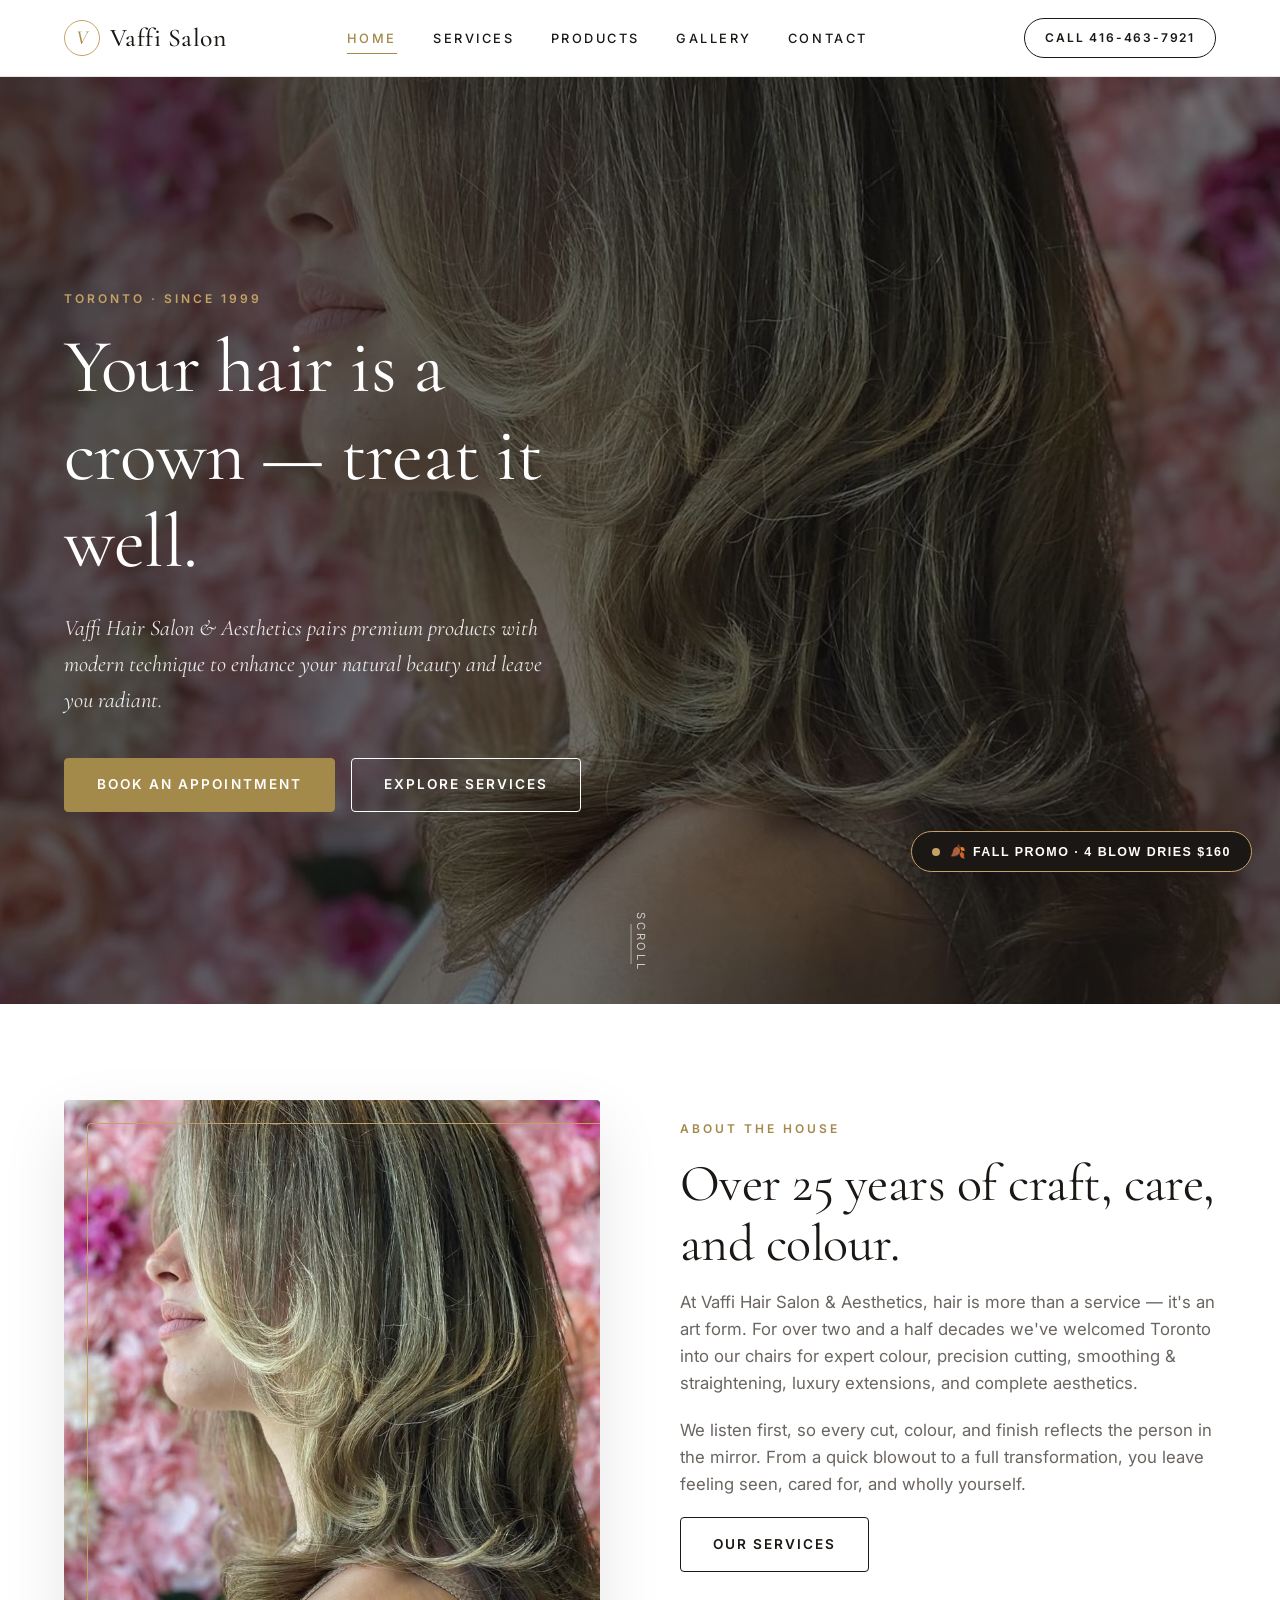
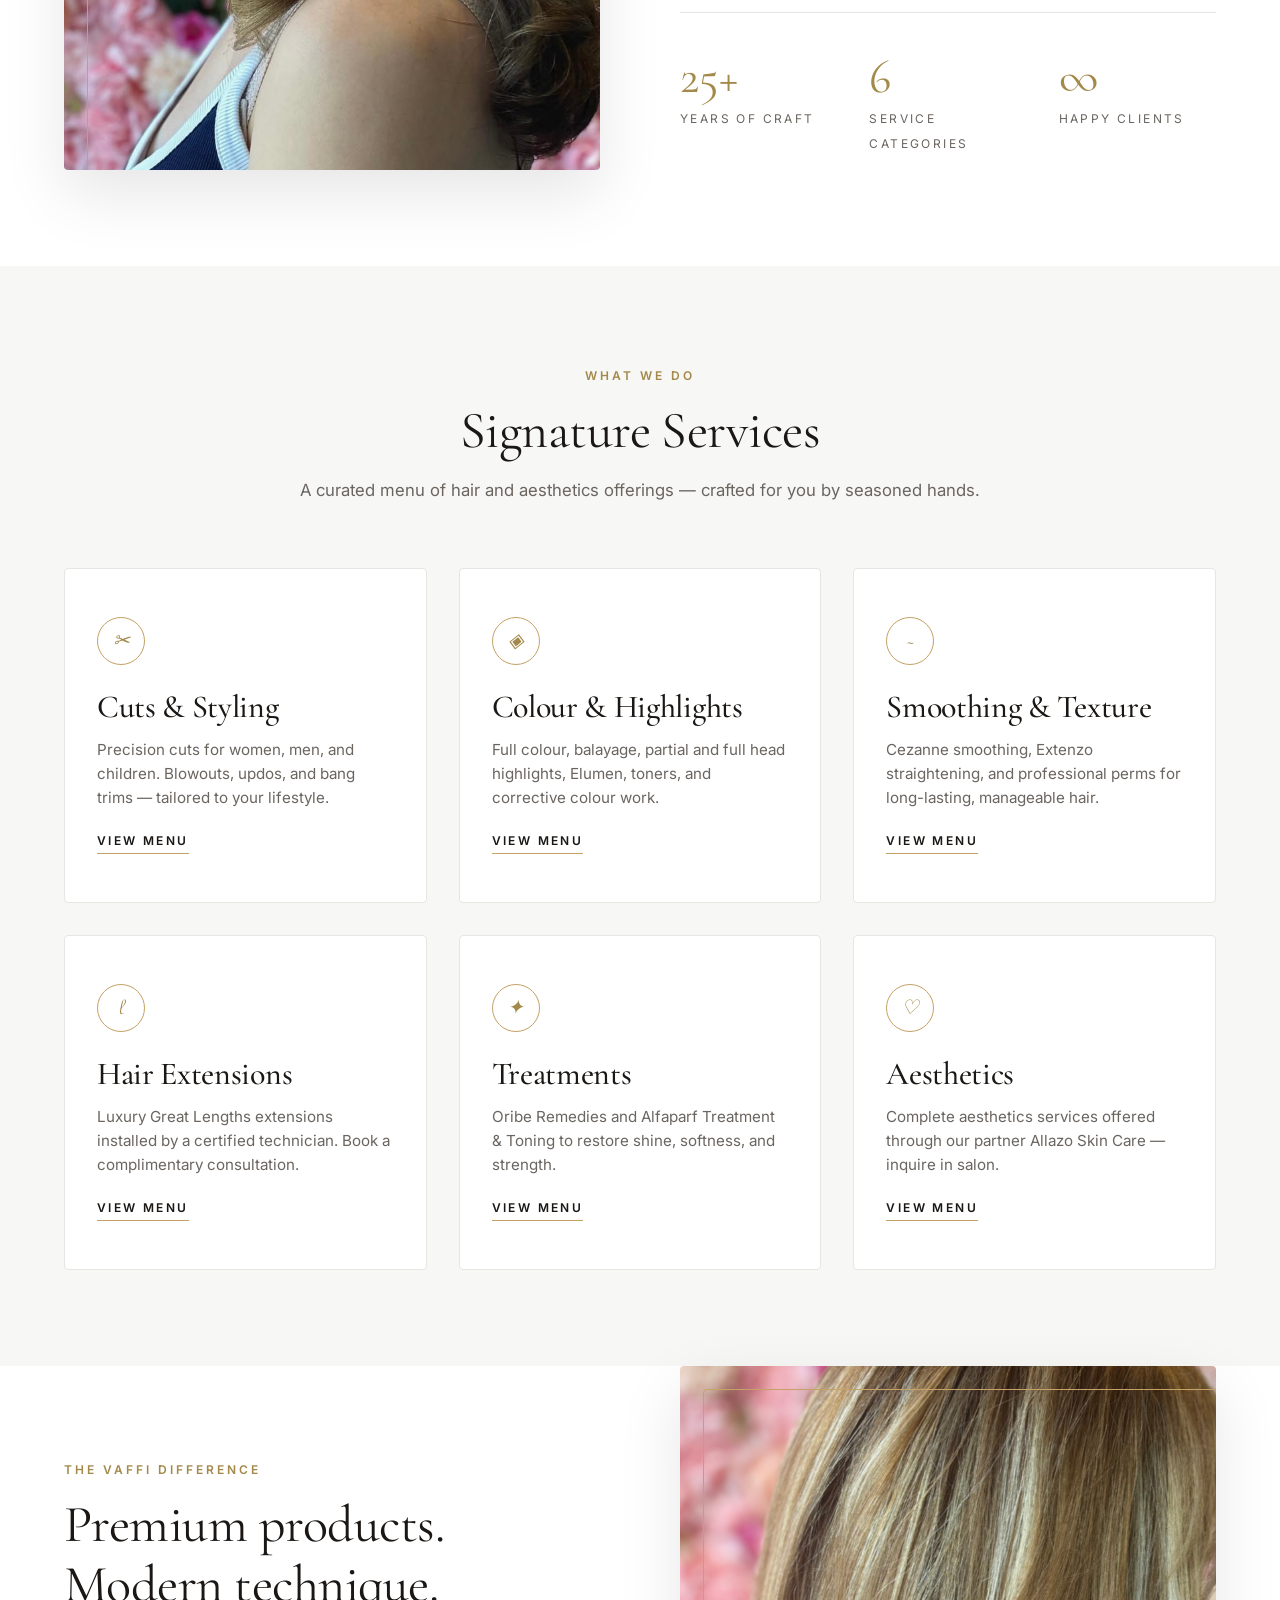
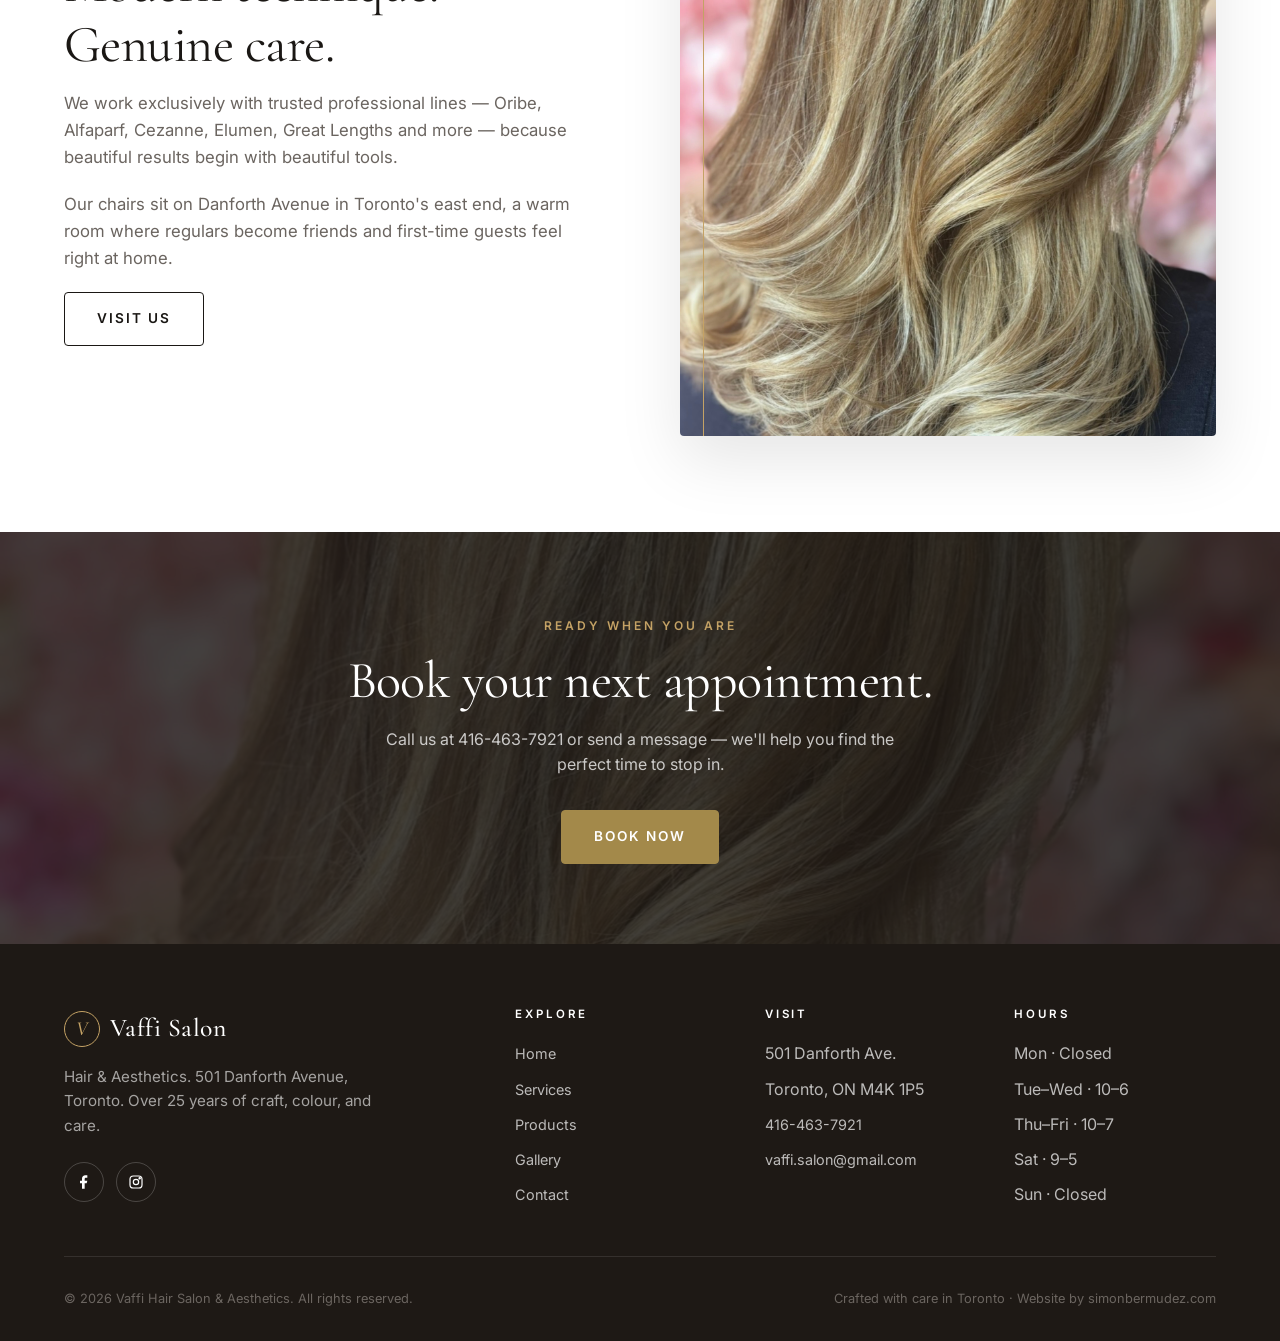
==== commit 3ae6be21: "feat: update Fall Promo messaging to clarify exclusive availability for new clients" ====
--- a/index.html
+++ b/index.html
@@ -349,7 +349,7 @@
 
       <div class="promo-dialog__content">
         <div class="promo-badge">
-          <span>🍂 Exclusive Fall Promo</span>
+          <span>🍂 Fall Promo · New Clients Only</span>
         </div>
 
         <h2 id="promoTitle" class="promo-title">
@@ -357,7 +357,7 @@
         </h2>
         
         <p id="promoDesc" class="promo-sub">
-          We are thrilled to welcome new talent Cesar Araujo to the chairs at Vaffi Salon. Celebrate this autumn with our limited-edition blowout package.
+          We are thrilled to welcome new talent Cesar Araujo to the chairs at Vaffi Salon. Celebrate this autumn with our limited-edition blowout package, exclusively for new clients.
         </p>
 
         <div class="promo-offer">
@@ -369,11 +369,11 @@
             </div>
           </div>
           <p class="promo-offer__detail">
-            Receive 4 signature blowouts tailored to your hair's texture and style — only $40 per visit (regularly $55+ each).
+            Receive 4 signature blowouts tailored to your hair's texture and style — only $40 per visit (regularly $55+ each). Exclusive welcome package for new clients.
           </p>
           <div class="promo-offer__deadline">
             <svg width="14" height="14" viewBox="0 0 24 24" fill="none" stroke="currentColor" stroke-width="2" stroke-linecap="round" stroke-linejoin="round" aria-hidden="true"><rect x="3" y="4" width="18" height="18" rx="2" ry="2"></rect><line x1="16" y1="2" x2="16" y2="6"></line><line x1="8" y1="2" x2="8" y2="6"></line><line x1="3" y1="10" x2="21" y2="10"></line></svg>
-            <span>Valid until October 31 · Limited availability</span>
+            <span>Valid for new clients until October 31 · Limited availability</span>
           </div>
         </div>
 
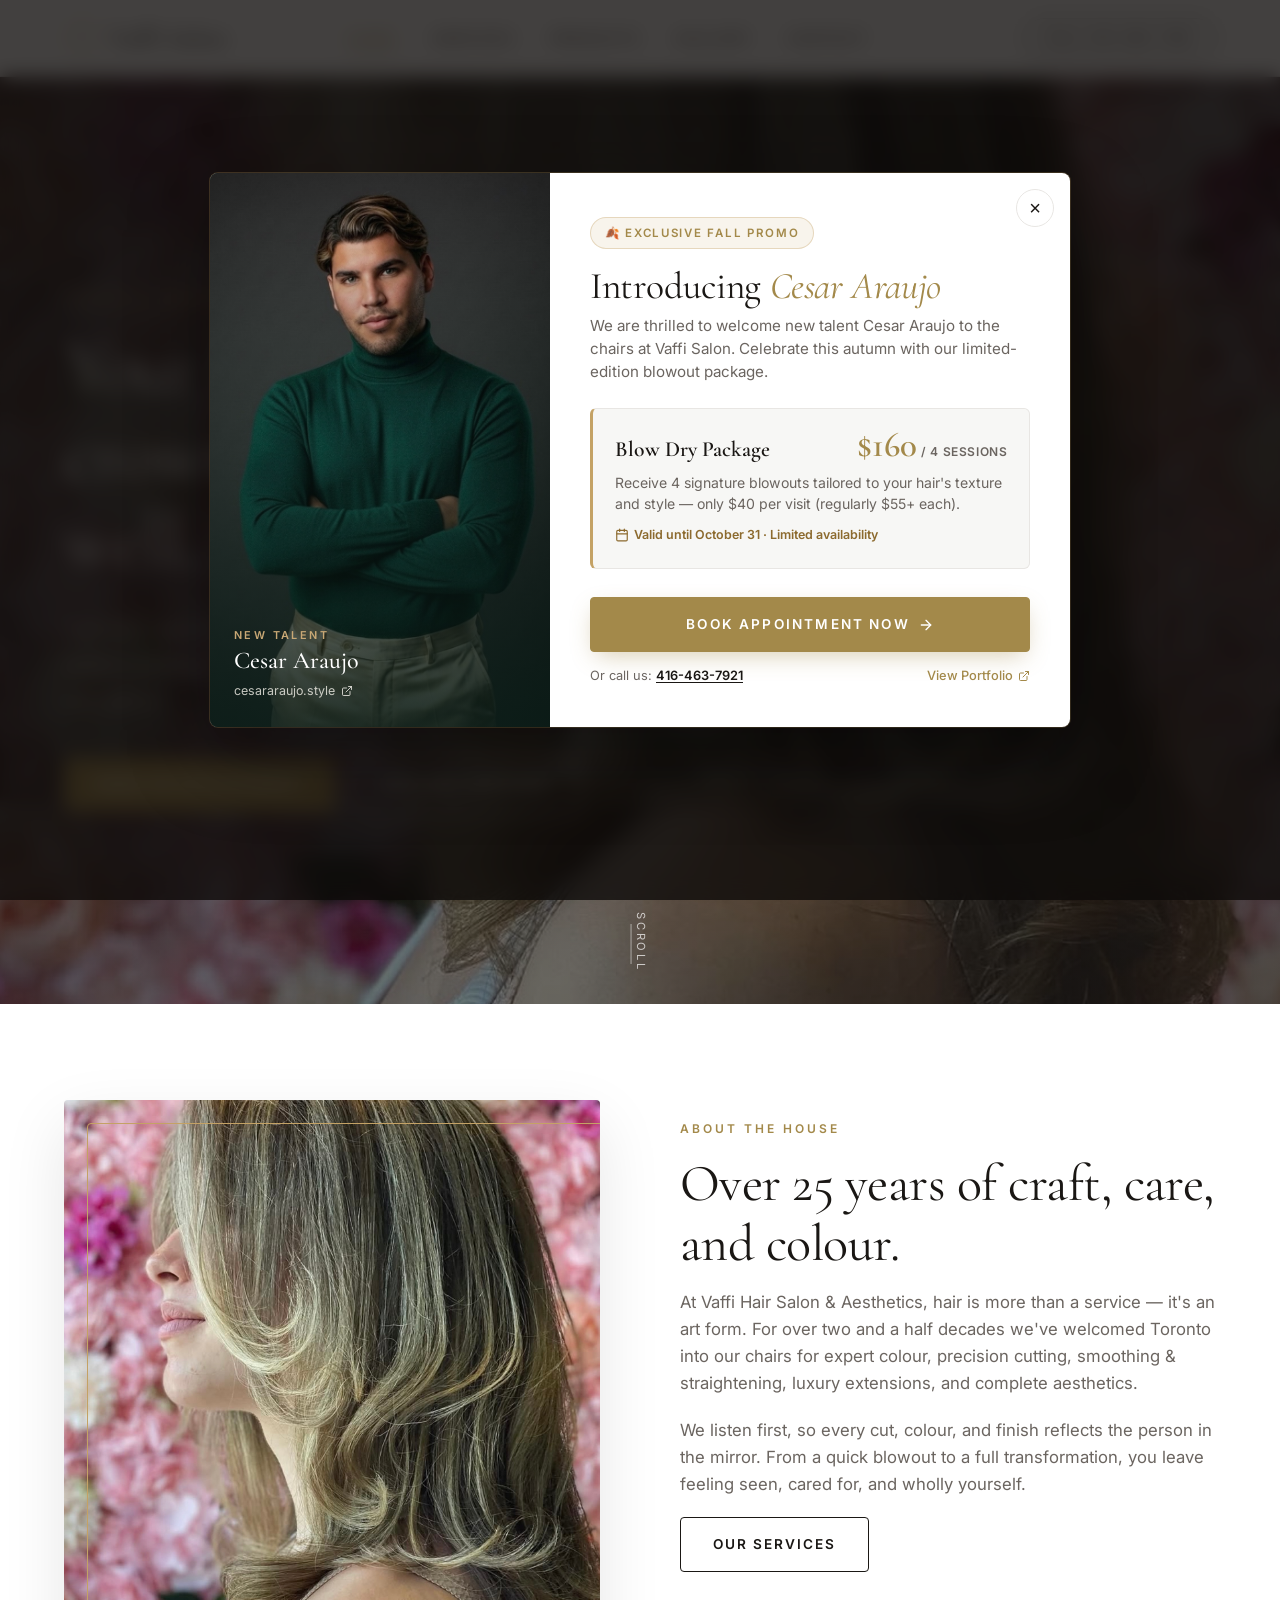
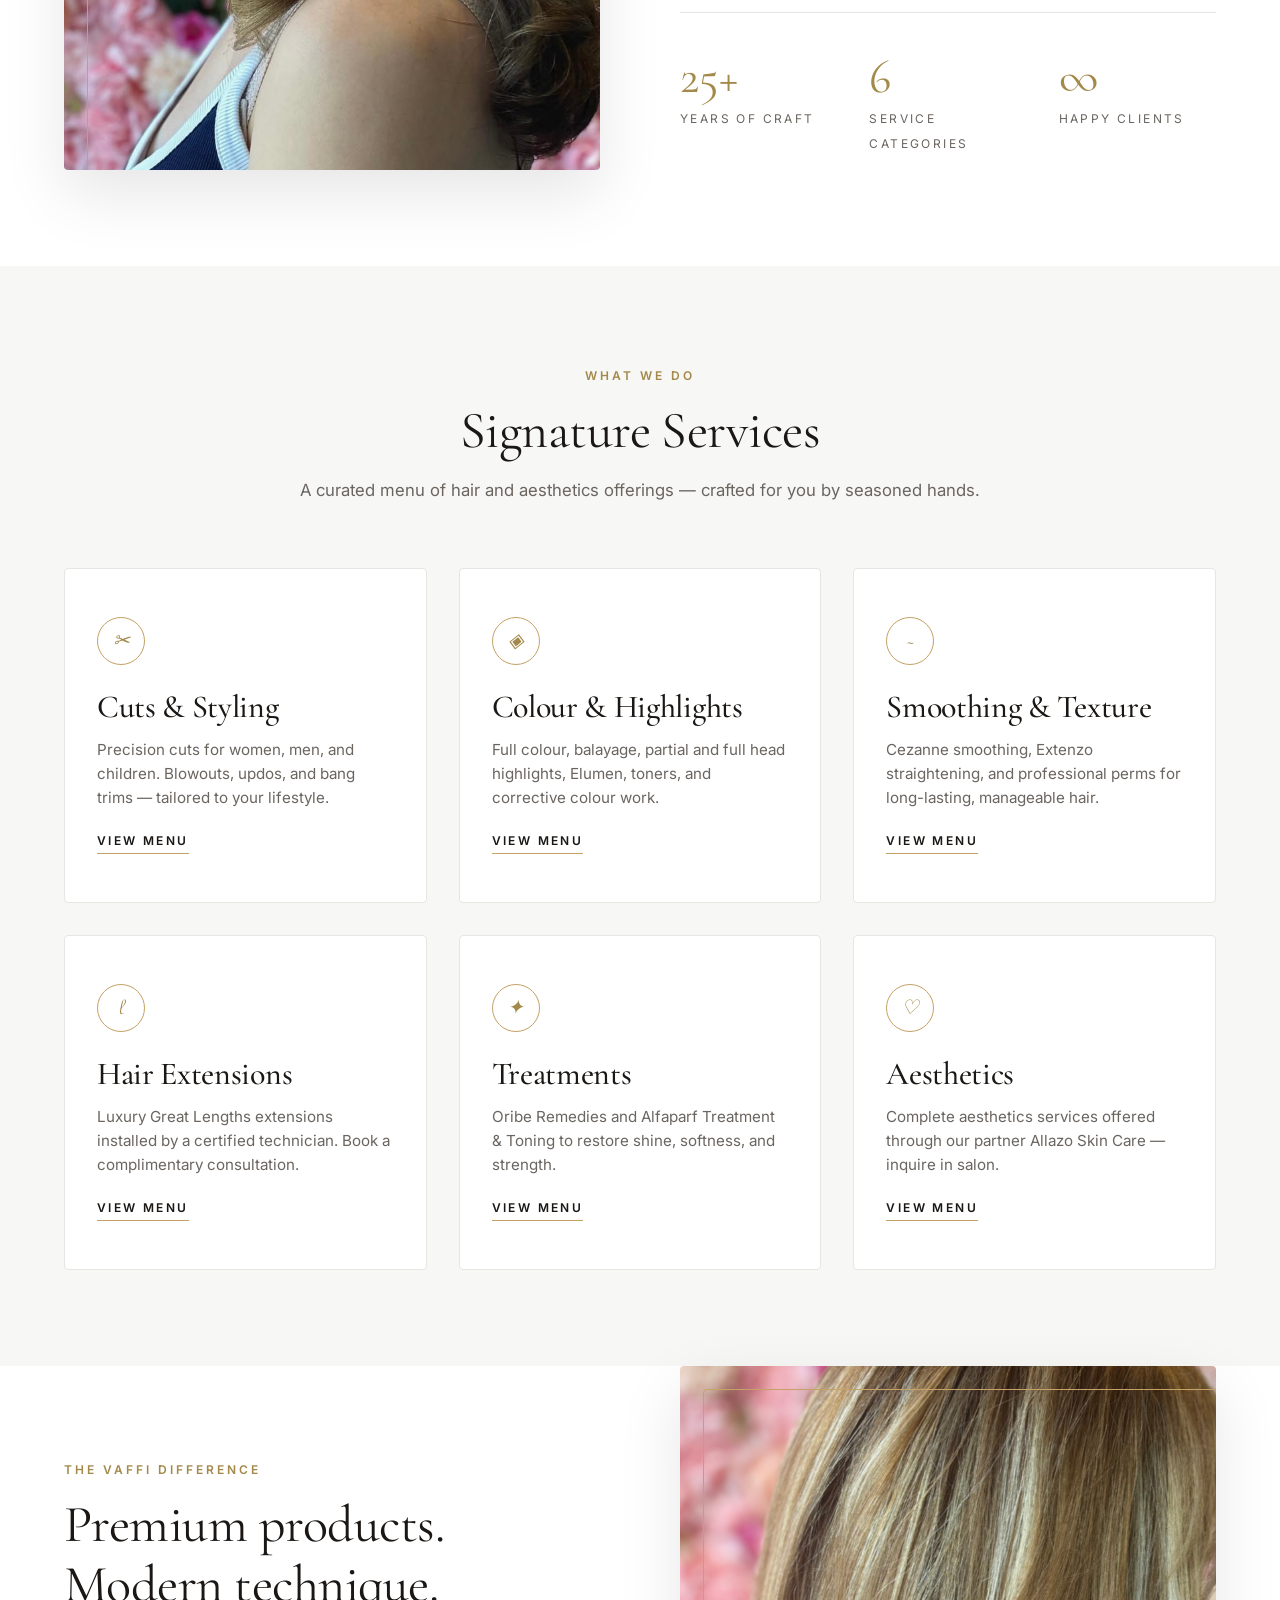
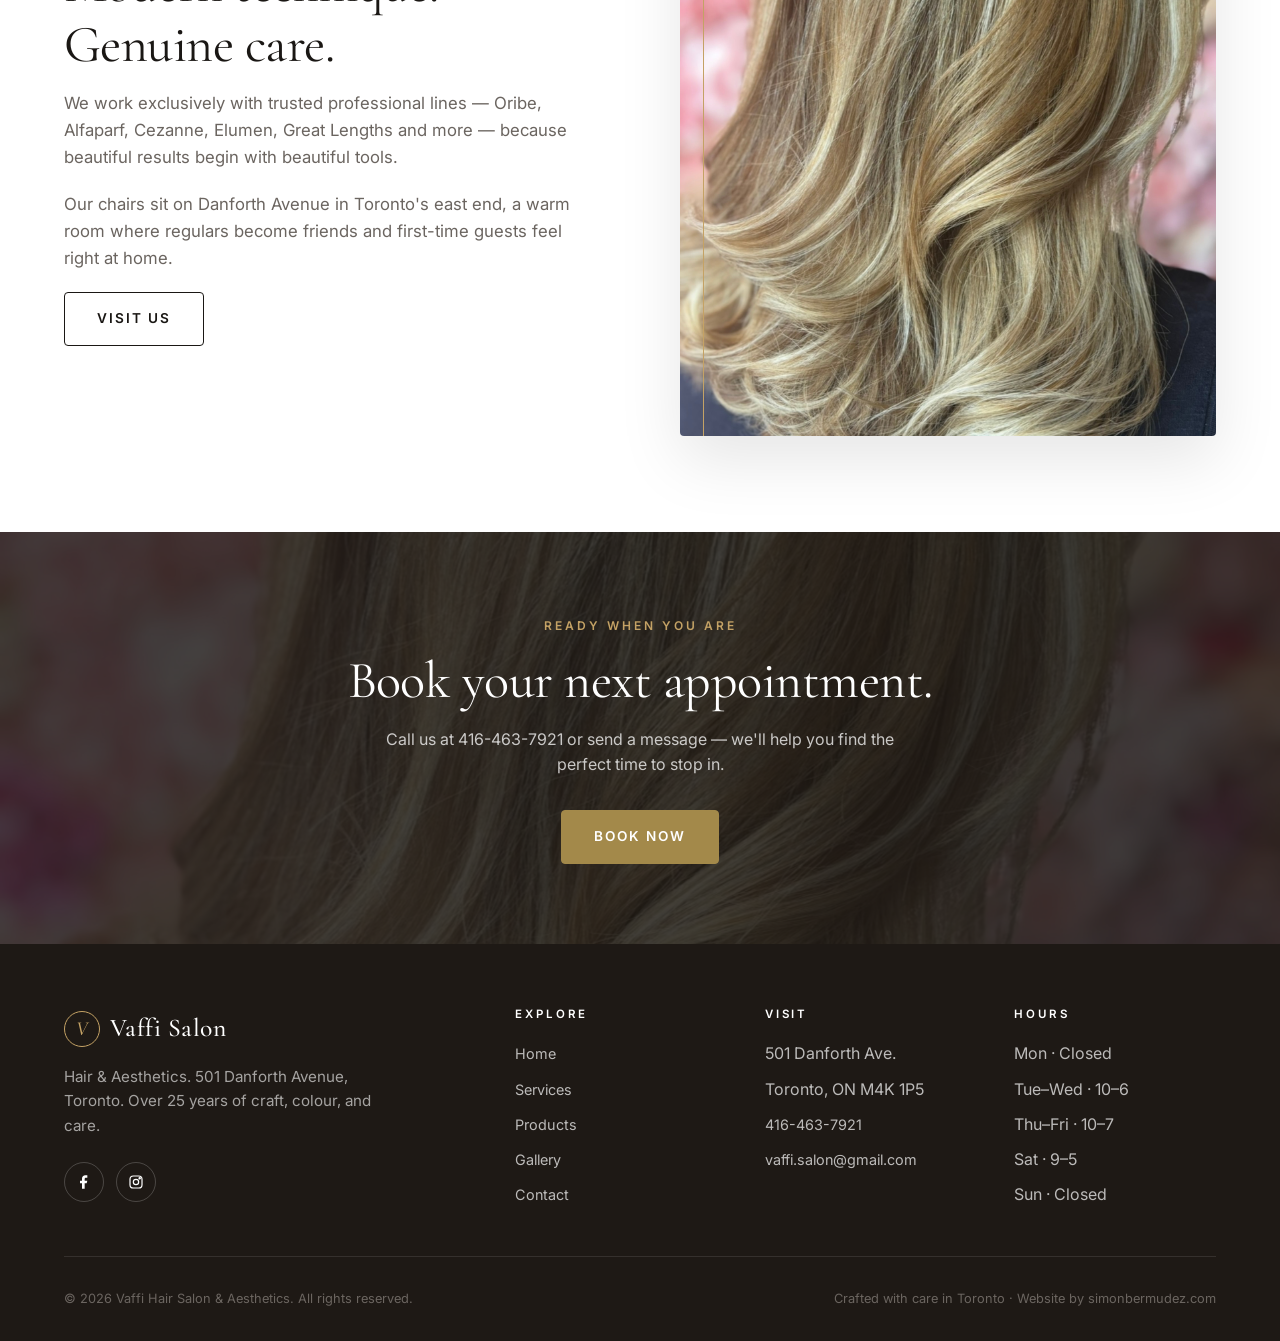
==== commit dd9c8d7d: "revert: remove Cesar Araujo fall promo Reverts 766f32e, fd4df68 and 3ae6be2 (promo modal, floating t" ====
--- a/index.html
+++ b/index.html
@@ -349,7 +349,7 @@
 
       <div class="promo-dialog__content">
         <div class="promo-badge">
-          <span>🍂 Fall Promo · New Clients Only</span>
+          <span>🍂 Exclusive Fall Promo</span>
         </div>
 
         <h2 id="promoTitle" class="promo-title">
@@ -357,7 +357,7 @@
         </h2>
         
         <p id="promoDesc" class="promo-sub">
-          We are thrilled to welcome new talent Cesar Araujo to the chairs at Vaffi Salon. Celebrate this autumn with our limited-edition blowout package, exclusively for new clients.
+          We are thrilled to welcome new talent Cesar Araujo to the chairs at Vaffi Salon. Celebrate this autumn with our limited-edition blowout package.
         </p>
 
         <div class="promo-offer">
@@ -369,11 +369,11 @@
             </div>
           </div>
           <p class="promo-offer__detail">
-            Receive 4 signature blowouts tailored to your hair's texture and style — only $40 per visit (regularly $55+ each). Exclusive welcome package for new clients.
+            Receive 4 signature blowouts tailored to your hair's texture and style — only $40 per visit (regularly $55+ each).
           </p>
           <div class="promo-offer__deadline">
             <svg width="14" height="14" viewBox="0 0 24 24" fill="none" stroke="currentColor" stroke-width="2" stroke-linecap="round" stroke-linejoin="round" aria-hidden="true"><rect x="3" y="4" width="18" height="18" rx="2" ry="2"></rect><line x1="16" y1="2" x2="16" y2="6"></line><line x1="8" y1="2" x2="8" y2="6"></line><line x1="3" y1="10" x2="21" y2="10"></line></svg>
-            <span>Valid for new clients until October 31 · Limited availability</span>
+            <span>Valid until October 31 · Limited availability</span>
           </div>
         </div>
 
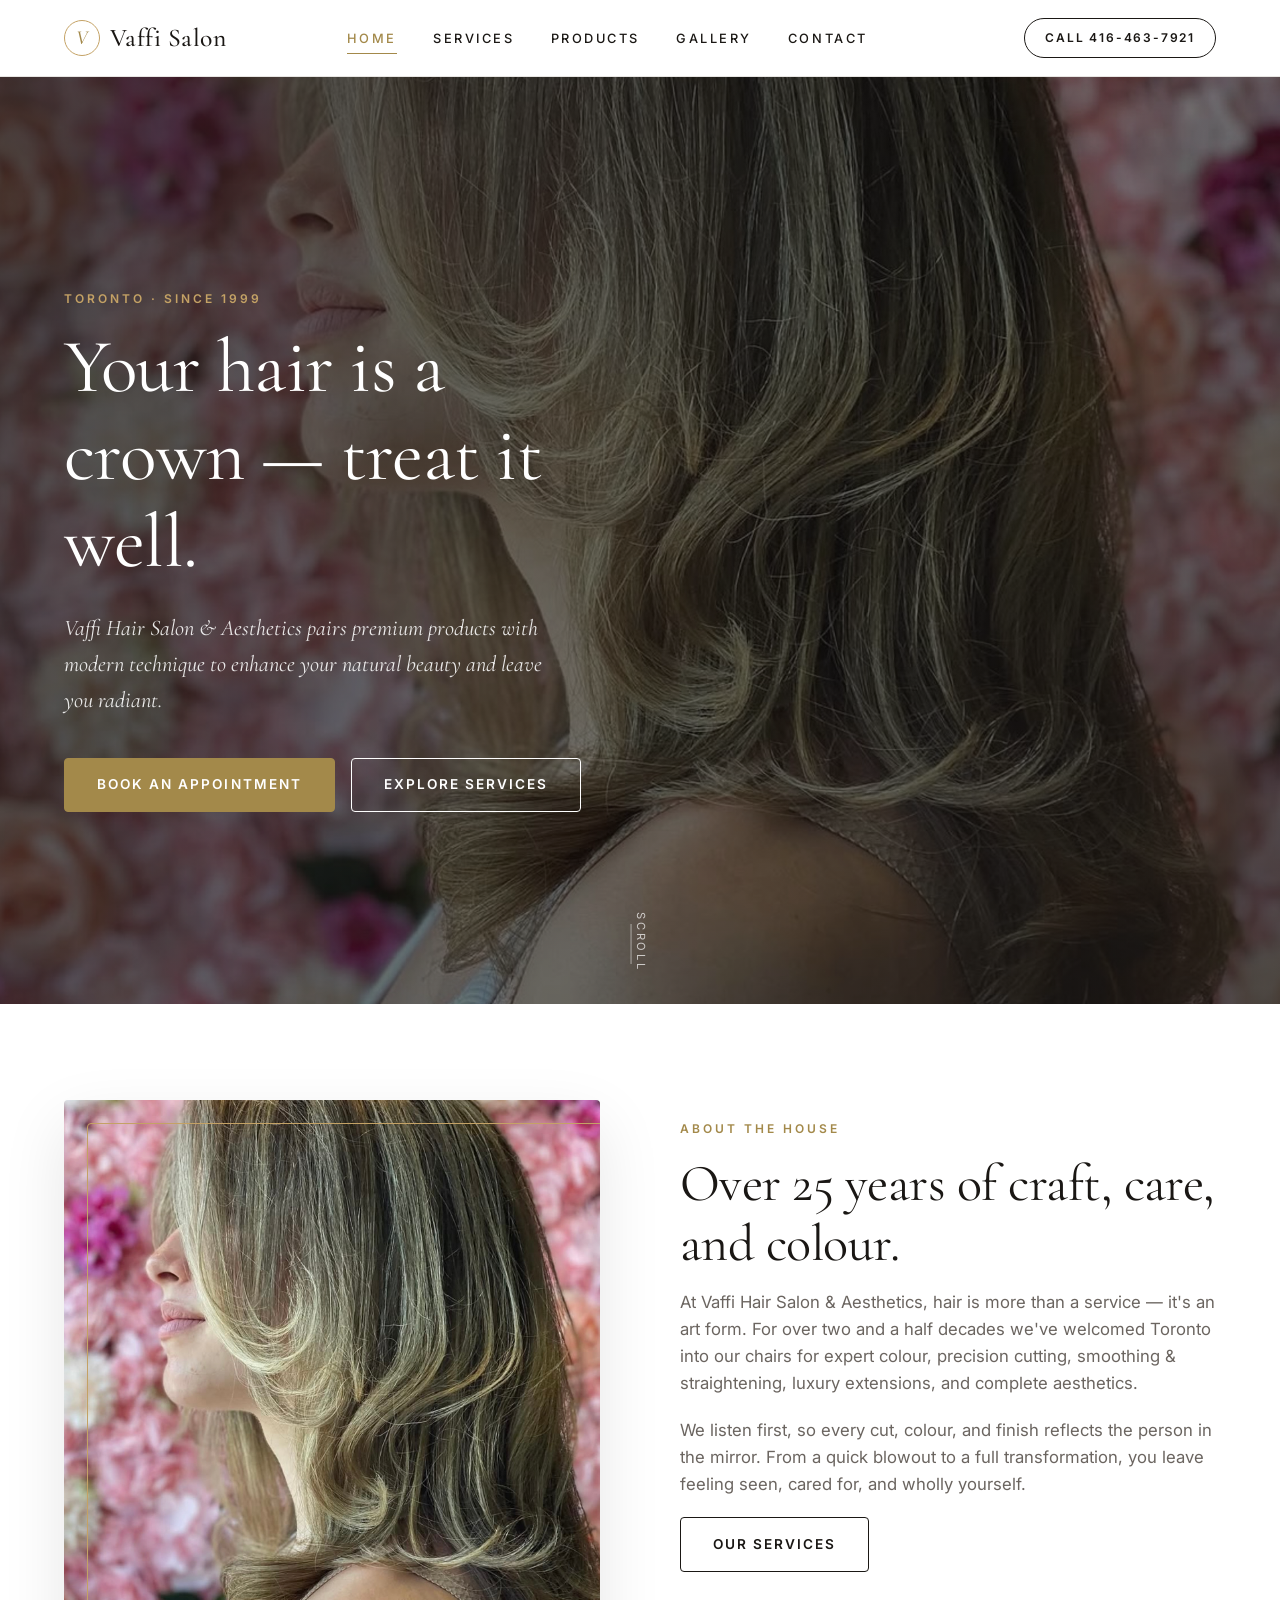
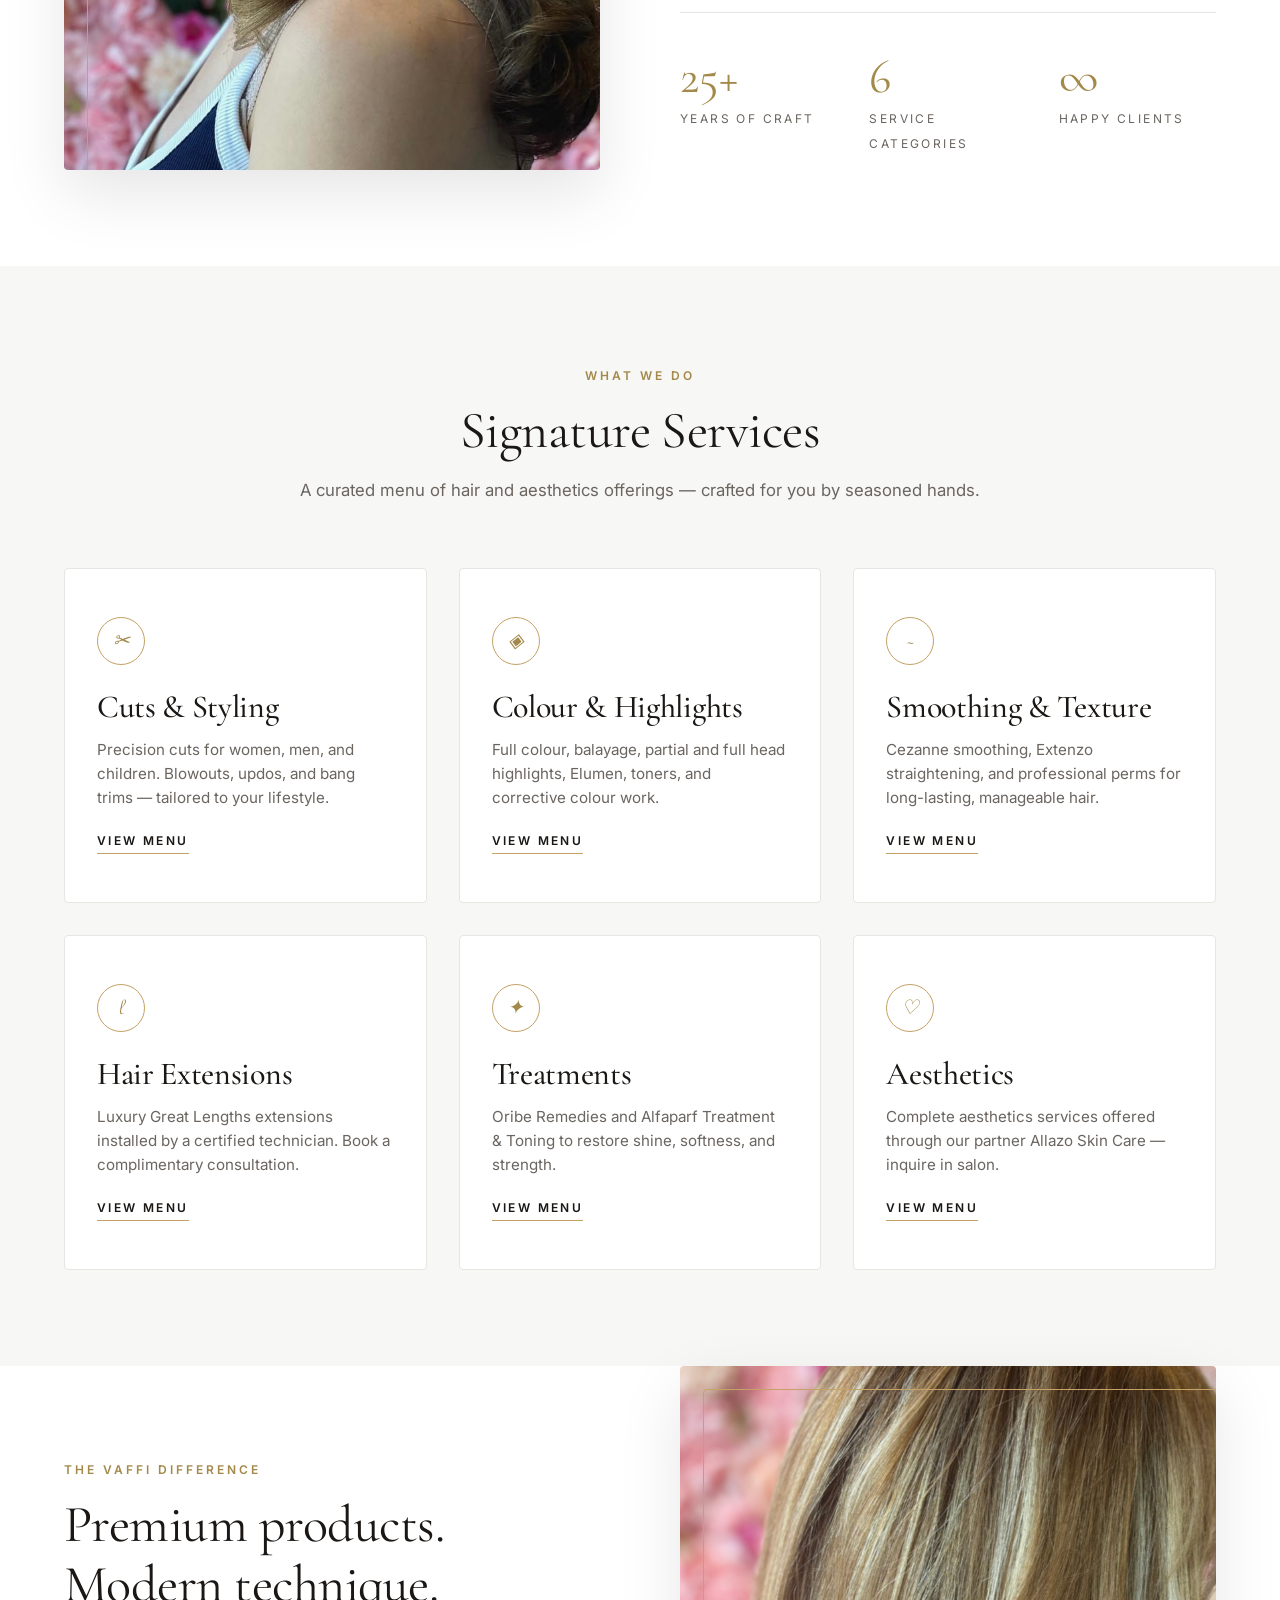
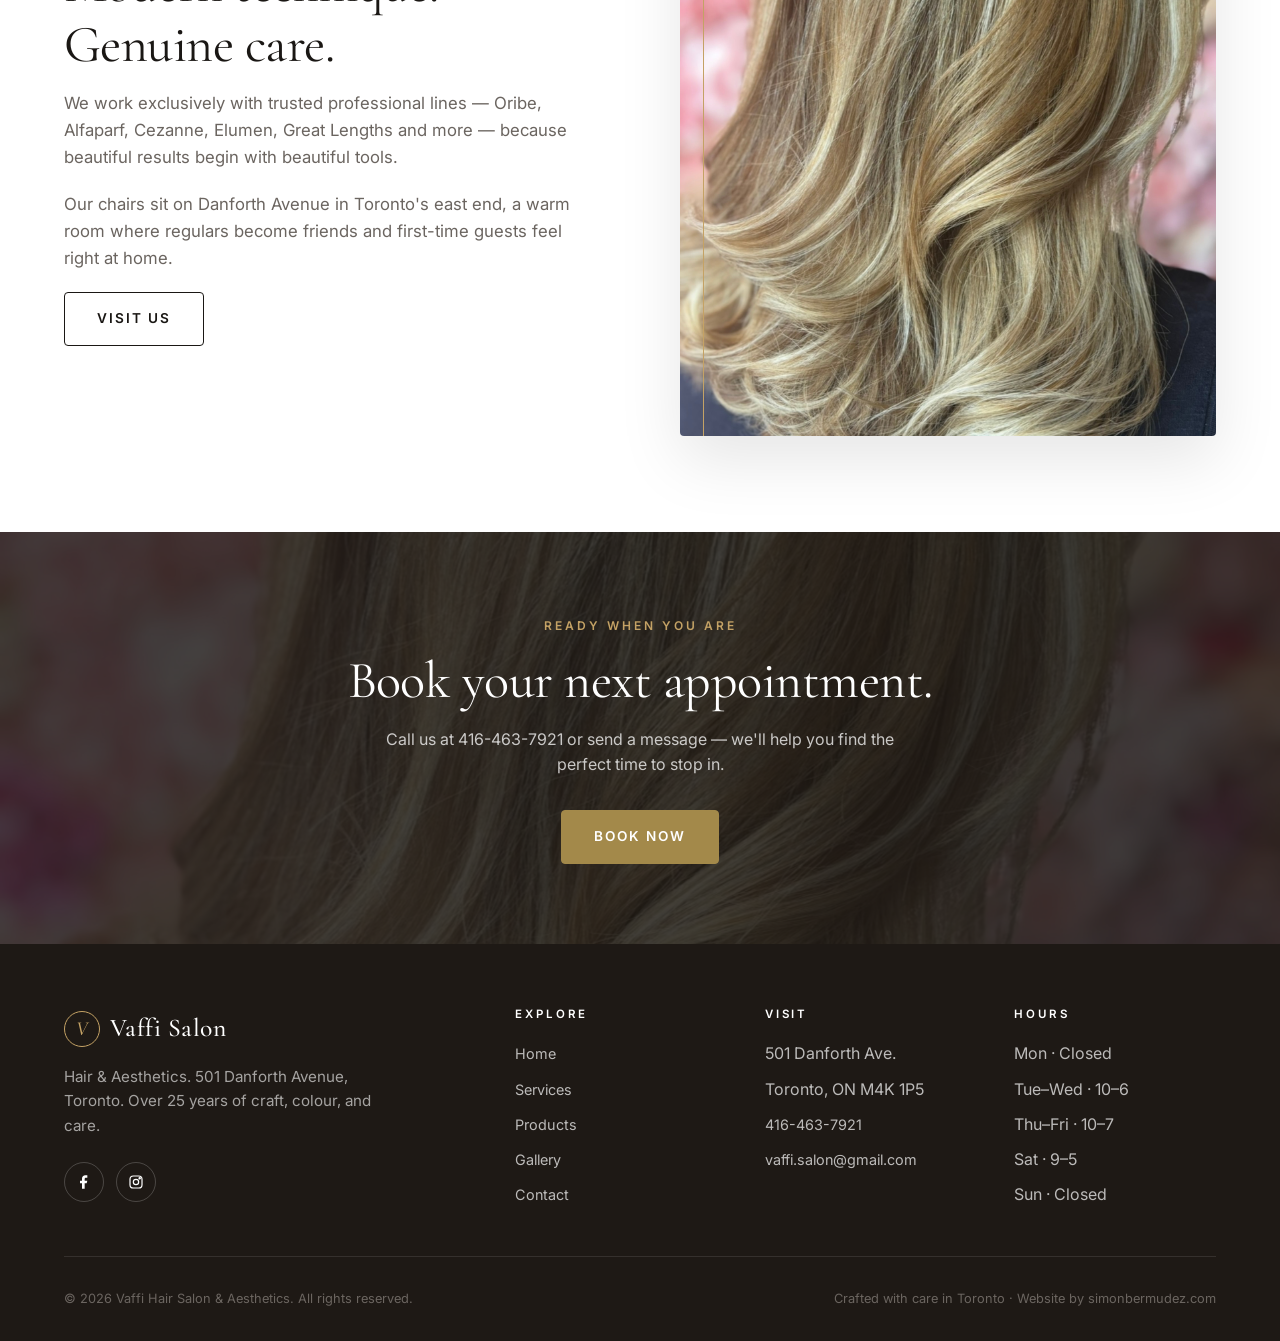
==== commit 46444796: "revert: remove remaining Cesar Araujo fall promo (766f32e) Co-Authored-By: Claude Opus 5.5 <noreply@" ====
--- a/index.html
+++ b/index.html
@@ -321,79 +321,6 @@
     </div>
   </footer>
 
-  <!-- Floating Promo Reopen Button -->
-  <button id="promoFloatingTrigger" class="promo-floating-trigger" aria-label="View Cesar Araujo Fall Promo" type="button">
-    <span class="trigger-dot" aria-hidden="true"></span>
-    <span>🍂 Fall Promo · 4 Blow Dries $160</span>
-  </button>
-
-  <!-- Cesar Araujo Fall Promo Modal -->
-  <div id="promoModal" class="promo-modal" role="dialog" aria-modal="true" aria-labelledby="promoTitle" aria-describedby="promoDesc" aria-hidden="true">
-    <div class="promo-dialog" role="document">
-      <button type="button" class="promo-dialog__close" id="promoClose" aria-label="Close promotion dialog">&times;</button>
-      
-      <div class="promo-dialog__media">
-        <div class="promo-dialog__img-wrapper">
-          <img src="images/cesar-hero.jpg" alt="Cesar Araujo - Hair Stylist at Vaffi Salon" class="promo-dialog__img" width="880" height="1205" loading="eager" />
-          <div class="promo-dialog__media-overlay"></div>
-          <div class="promo-dialog__media-caption">
-            <span class="promo-dialog__media-tag">New Talent</span>
-            <div class="promo-dialog__media-name">Cesar Araujo</div>
-            <a href="https://cesararaujo.style" target="_blank" rel="noopener" class="promo-dialog__media-link">
-              <span>cesararaujo.style</span>
-              <svg width="12" height="12" viewBox="0 0 24 24" fill="none" stroke="currentColor" stroke-width="2" stroke-linecap="round" stroke-linejoin="round" aria-hidden="true"><path d="M18 13v6a2 2 0 0 1-2 2H5a2 2 0 0 1-2-2V8a2 2 0 0 1 2-2h6"></path><polyline points="15 3 21 3 21 9"></polyline><line x1="10" y1="14" x2="21" y2="3"></line></svg>
-            </a>
-          </div>
-        </div>
-      </div>
-
-      <div class="promo-dialog__content">
-        <div class="promo-badge">
-          <span>🍂 Exclusive Fall Promo</span>
-        </div>
-
-        <h2 id="promoTitle" class="promo-title">
-          Introducing <span>Cesar Araujo</span>
-        </h2>
-        
-        <p id="promoDesc" class="promo-sub">
-          We are thrilled to welcome new talent Cesar Araujo to the chairs at Vaffi Salon. Celebrate this autumn with our limited-edition blowout package.
-        </p>
-
-        <div class="promo-offer">
-          <div class="promo-offer__header">
-            <span class="promo-offer__name">Blow Dry Package</span>
-            <div class="promo-offer__price">
-              <span class="promo-offer__amount">$160</span>
-              <span class="promo-offer__total">/ 4 sessions</span>
-            </div>
-          </div>
-          <p class="promo-offer__detail">
-            Receive 4 signature blowouts tailored to your hair's texture and style — only $40 per visit (regularly $55+ each).
-          </p>
-          <div class="promo-offer__deadline">
-            <svg width="14" height="14" viewBox="0 0 24 24" fill="none" stroke="currentColor" stroke-width="2" stroke-linecap="round" stroke-linejoin="round" aria-hidden="true"><rect x="3" y="4" width="18" height="18" rx="2" ry="2"></rect><line x1="16" y1="2" x2="16" y2="6"></line><line x1="8" y1="2" x2="8" y2="6"></line><line x1="3" y1="10" x2="21" y2="10"></line></svg>
-            <span>Valid until October 31 · Limited availability</span>
-          </div>
-        </div>
-
-        <div class="promo-actions">
-          <a href="contact.html?promo=cesar#contactForm" class="btn btn--gold promo-btn-main" id="promoCtaBtn">
-            <span>Book Appointment Now</span>
-            <svg width="16" height="16" viewBox="0 0 24 24" fill="none" stroke="currentColor" stroke-width="2" stroke-linecap="round" stroke-linejoin="round" aria-hidden="true"><line x1="5" y1="12" x2="19" y2="12"></line><polyline points="12 5 19 12 12 19"></polyline></svg>
-          </a>
-          <div class="promo-actions__footer">
-            <span class="promo-actions__call">Or call us: <a href="tel:+14164637921">416-463-7921</a></span>
-            <a href="https://cesararaujo.style" target="_blank" rel="noopener" class="promo-website-link">
-              <span>View Portfolio</span>
-              <svg width="12" height="12" viewBox="0 0 24 24" fill="none" stroke="currentColor" stroke-width="2" stroke-linecap="round" stroke-linejoin="round" aria-hidden="true"><path d="M18 13v6a2 2 0 0 1-2 2H5a2 2 0 0 1-2-2V8a2 2 0 0 1 2-2h6"></path><polyline points="15 3 21 3 21 9"></polyline><line x1="10" y1="14" x2="21" y2="3"></line></svg>
-            </a>
-          </div>
-        </div>
-      </div>
-    </div>
-  </div>
-
   <script src="js/main.js"></script>
 </body>
 </html>
--- a/css/style.css
+++ b/css/style.css
@@ -1396,408 +1396,4 @@
   }
   .hero__bg { animation: none; }
   .reveal { opacity: 1; transform: none; }
-  .promo-modal, .promo-dialog, .promo-floating-trigger {
-    transition: none !important;
-  }
-}
-
-/* ========== CESAR ARAUJO FALL PROMO MODAL ========== */
-.promo-modal {
-  position: fixed;
-  inset: 0;
-  z-index: 1100;
-  display: flex;
-  align-items: center;
-  justify-content: center;
-  padding: 1.25rem;
-  background: rgba(14, 11, 9, 0.78);
-  backdrop-filter: blur(10px);
-  -webkit-backdrop-filter: blur(10px);
-  opacity: 0;
-  visibility: hidden;
-  transition: opacity 0.4s cubic-bezier(0.16, 1, 0.3, 1), visibility 0.4s cubic-bezier(0.16, 1, 0.3, 1);
-}
-
-.promo-modal.is-active {
-  opacity: 1;
-  visibility: visible;
-}
-
-.promo-dialog {
-  position: relative;
-  width: 100%;
-  max-width: 860px;
-  background: var(--bg);
-  border-radius: 8px;
-  box-shadow: 0 30px 80px rgba(0, 0, 0, 0.35), 0 0 0 1px rgba(196, 162, 101, 0.25);
-  display: grid;
-  grid-template-columns: 340px 1fr;
-  overflow: hidden;
-  transform: translateY(20px) scale(0.96);
-  transition: transform 0.4s cubic-bezier(0.16, 1, 0.3, 1);
-}
-
-.promo-modal.is-active .promo-dialog {
-  transform: translateY(0) scale(1);
-}
-
-.promo-dialog__close {
-  position: absolute;
-  top: 1rem;
-  right: 1rem;
-  z-index: 10;
-  width: 38px;
-  height: 38px;
-  border-radius: 50%;
-  border: 1px solid var(--line);
-  background: rgba(255, 255, 255, 0.9);
-  backdrop-filter: blur(4px);
-  color: var(--ink);
-  display: grid;
-  place-items: center;
-  font-size: 1.25rem;
-  line-height: 1;
-  cursor: pointer;
-  transition: all var(--transition);
-}
-
-.promo-dialog__close:hover,
-.promo-dialog__close:focus-visible {
-  background: var(--ink);
-  color: var(--white);
-  border-color: var(--ink);
-  transform: rotate(90deg);
-}
-
-/* Left Media Column */
-.promo-dialog__media {
-  position: relative;
-  background: #0a1c17;
-  overflow: hidden;
-  display: flex;
-  flex-direction: column;
-}
-
-.promo-dialog__img-wrapper {
-  position: relative;
-  width: 100%;
-  height: 100%;
-  min-height: 420px;
-}
-
-.promo-dialog__img {
-  width: 100%;
-  height: 100%;
-  object-fit: cover;
-  object-position: center 15%;
-  display: block;
-}
-
-.promo-dialog__media-overlay {
-  position: absolute;
-  inset: 0;
-  background: linear-gradient(180deg, rgba(0,0,0,0.05) 0%, rgba(10, 28, 23, 0.4) 50%, rgba(10, 28, 23, 0.88) 100%);
-  pointer-events: none;
-}
-
-.promo-dialog__media-caption {
-  position: absolute;
-  bottom: 1.5rem;
-  left: 1.5rem;
-  right: 1.5rem;
-  z-index: 2;
-  color: #f4f1ea;
-}
-
-.promo-dialog__media-tag {
-  display: inline-block;
-  font-size: 0.68rem;
-  letter-spacing: 0.22em;
-  text-transform: uppercase;
-  font-weight: 600;
-  color: #c9a875;
-  margin-bottom: 0.25rem;
-}
-
-.promo-dialog__media-name {
-  font-family: 'Cormorant Garamond', Georgia, serif;
-  font-size: 1.5rem;
-  font-weight: 500;
-  line-height: 1.1;
-  color: #ffffff;
-}
-
-.promo-dialog__media-link {
-  font-size: 0.78rem;
-  color: rgba(244, 241, 234, 0.8);
-  display: inline-flex;
-  align-items: center;
-  gap: 0.35rem;
-  margin-top: 0.4rem;
-  transition: color var(--transition);
-}
-
-.promo-dialog__media-link:hover {
-  color: #c9a875;
-}
-
-/* Right Content Column */
-.promo-dialog__content {
-  padding: 2.75rem 2.5rem 2.5rem;
-  display: flex;
-  flex-direction: column;
-  justify-content: center;
-}
-
-.promo-badge {
-  display: inline-flex;
-  align-items: center;
-  gap: 0.4rem;
-  align-self: flex-start;
-  padding: 0.35rem 0.85rem;
-  background: rgba(196, 162, 101, 0.12);
-  border: 1px solid rgba(196, 162, 101, 0.35);
-  border-radius: 999px;
-  font-size: 0.72rem;
-  font-weight: 600;
-  letter-spacing: 0.15em;
-  text-transform: uppercase;
-  color: var(--gold-deep);
-  margin-bottom: 1rem;
-}
-
-.promo-title {
-  font-size: clamp(1.85rem, 3vw, 2.35rem);
-  line-height: 1.12;
-  margin-bottom: 0.5rem;
-  color: var(--ink);
-}
-
-.promo-title span {
-  color: var(--gold-deep);
-  font-style: italic;
-}
-
-.promo-sub {
-  font-size: 0.95rem;
-  color: var(--ink-soft);
-  margin-bottom: 1.5rem;
-  line-height: 1.5;
-}
-
-/* Offer Box */
-.promo-offer {
-  background: var(--bg-alt);
-  border: 1px solid var(--line);
-  border-left: 3px solid var(--gold);
-  border-radius: 6px;
-  padding: 1.15rem 1.35rem;
-  margin-bottom: 1.75rem;
-}
-
-.promo-offer__header {
-  display: flex;
-  align-items: baseline;
-  justify-content: space-between;
-  flex-wrap: wrap;
-  gap: 0.5rem;
-  margin-bottom: 0.35rem;
-}
-
-.promo-offer__name {
-  font-family: 'Cormorant Garamond', Georgia, serif;
-  font-size: 1.35rem;
-  font-weight: 600;
-  color: var(--ink);
-}
-
-.promo-offer__price {
-  display: flex;
-  align-items: baseline;
-  gap: 0.25rem;
-}
-
-.promo-offer__amount {
-  font-family: 'Cormorant Garamond', Georgia, serif;
-  font-size: 2.2rem;
-  font-weight: 600;
-  line-height: 1;
-  color: var(--gold-deep);
-}
-
-.promo-offer__total {
-  font-size: 0.75rem;
-  font-weight: 600;
-  text-transform: uppercase;
-  letter-spacing: 0.05em;
-  color: var(--ink-soft);
-}
-
-.promo-offer__detail {
-  font-size: 0.88rem;
-  color: var(--ink-soft);
-  line-height: 1.5;
-  margin-top: 0.25rem;
-}
-
-.promo-offer__deadline {
-  display: inline-flex;
-  align-items: center;
-  gap: 0.35rem;
-  margin-top: 0.65rem;
-  font-size: 0.78rem;
-  font-weight: 600;
-  color: #8c6a2e;
-}
-
-/* Actions */
-.promo-actions {
-  display: flex;
-  flex-direction: column;
-  gap: 0.85rem;
-}
-
-.promo-btn-main {
-  width: 100%;
-  padding: 1rem 1.75rem;
-  font-size: 0.85rem;
-  letter-spacing: 0.16em;
-  display: inline-flex;
-  align-items: center;
-  justify-content: center;
-  gap: 0.5rem;
-  box-shadow: 0 8px 24px -6px rgba(163, 137, 74, 0.45);
-}
-
-.promo-actions__footer {
-  display: flex;
-  align-items: center;
-  justify-content: space-between;
-  gap: 0.75rem;
-  font-size: 0.8rem;
-  color: var(--ink-soft);
-}
-
-.promo-actions__call {
-  color: var(--ink-soft);
-}
-
-.promo-actions__call a {
-  color: var(--ink);
-  font-weight: 600;
-  text-decoration: underline;
-  text-underline-offset: 2px;
-}
-
-.promo-actions__call a:hover {
-  color: var(--gold-deep);
-}
-
-.promo-website-link {
-  display: inline-flex;
-  align-items: center;
-  gap: 0.3rem;
-  color: var(--gold-deep);
-  font-weight: 500;
-  transition: color var(--transition);
-}
-
-.promo-website-link:hover {
-  color: var(--ink);
-}
-
-/* Floating Reopen Button */
-.promo-floating-trigger {
-  position: fixed;
-  bottom: 1.75rem;
-  right: 1.75rem;
-  z-index: 990;
-  display: inline-flex;
-  align-items: center;
-  gap: 0.65rem;
-  padding: 0.75rem 1.25rem;
-  background: var(--ink);
-  color: var(--white);
-  border: 1px solid var(--gold);
-  border-radius: 999px;
-  font-size: 0.78rem;
-  font-weight: 600;
-  letter-spacing: 0.12em;
-  text-transform: uppercase;
-  cursor: pointer;
-  box-shadow: 0 10px 30px rgba(0, 0, 0, 0.22);
-  transition: all var(--transition);
-  opacity: 0;
-  pointer-events: none;
-  transform: translateY(12px);
-}
-
-.promo-floating-trigger.is-visible {
-  opacity: 1;
-  pointer-events: auto;
-  transform: translateY(0);
-}
-
-.promo-floating-trigger:hover {
-  background: var(--gold-deep);
-  color: var(--white);
-  border-color: var(--gold-deep);
-  transform: translateY(-2px);
-  box-shadow: 0 14px 36px rgba(0, 0, 0, 0.28);
-}
-
-.promo-floating-trigger .trigger-dot {
-  width: 8px;
-  height: 8px;
-  border-radius: 50%;
-  background: var(--gold);
-  animation: promoPulse 2s infinite ease-in-out;
-}
-
-@keyframes promoPulse {
-  0%, 100% { transform: scale(1); opacity: 1; }
-  50% { transform: scale(1.4); opacity: 0.6; }
-}
-
-/* Responsive queries */
-@media (max-width: 860px) {
-  .promo-dialog {
-    grid-template-columns: 1fr;
-    max-width: 480px;
-    max-height: 90vh;
-    overflow-y: auto;
-  }
-  
-  .promo-dialog__img-wrapper {
-    height: 250px;
-    min-height: 250px;
-  }
-  
-  .promo-dialog__content {
-    padding: 1.75rem 1.5rem;
-  }
-  
-  .promo-title {
-    font-size: 1.85rem;
-  }
-}
-
-@media (max-width: 480px) {
-  .promo-modal {
-    padding: 0.75rem;
-  }
-  .promo-dialog__content {
-    padding: 1.5rem 1.25rem;
-  }
-  .promo-actions__footer {
-    flex-direction: column;
-    align-items: flex-start;
-    gap: 0.4rem;
-  }
-  .promo-floating-trigger {
-    bottom: 1rem;
-    right: 1rem;
-    padding: 0.65rem 1rem;
-    font-size: 0.72rem;
-  }
-}
+}
